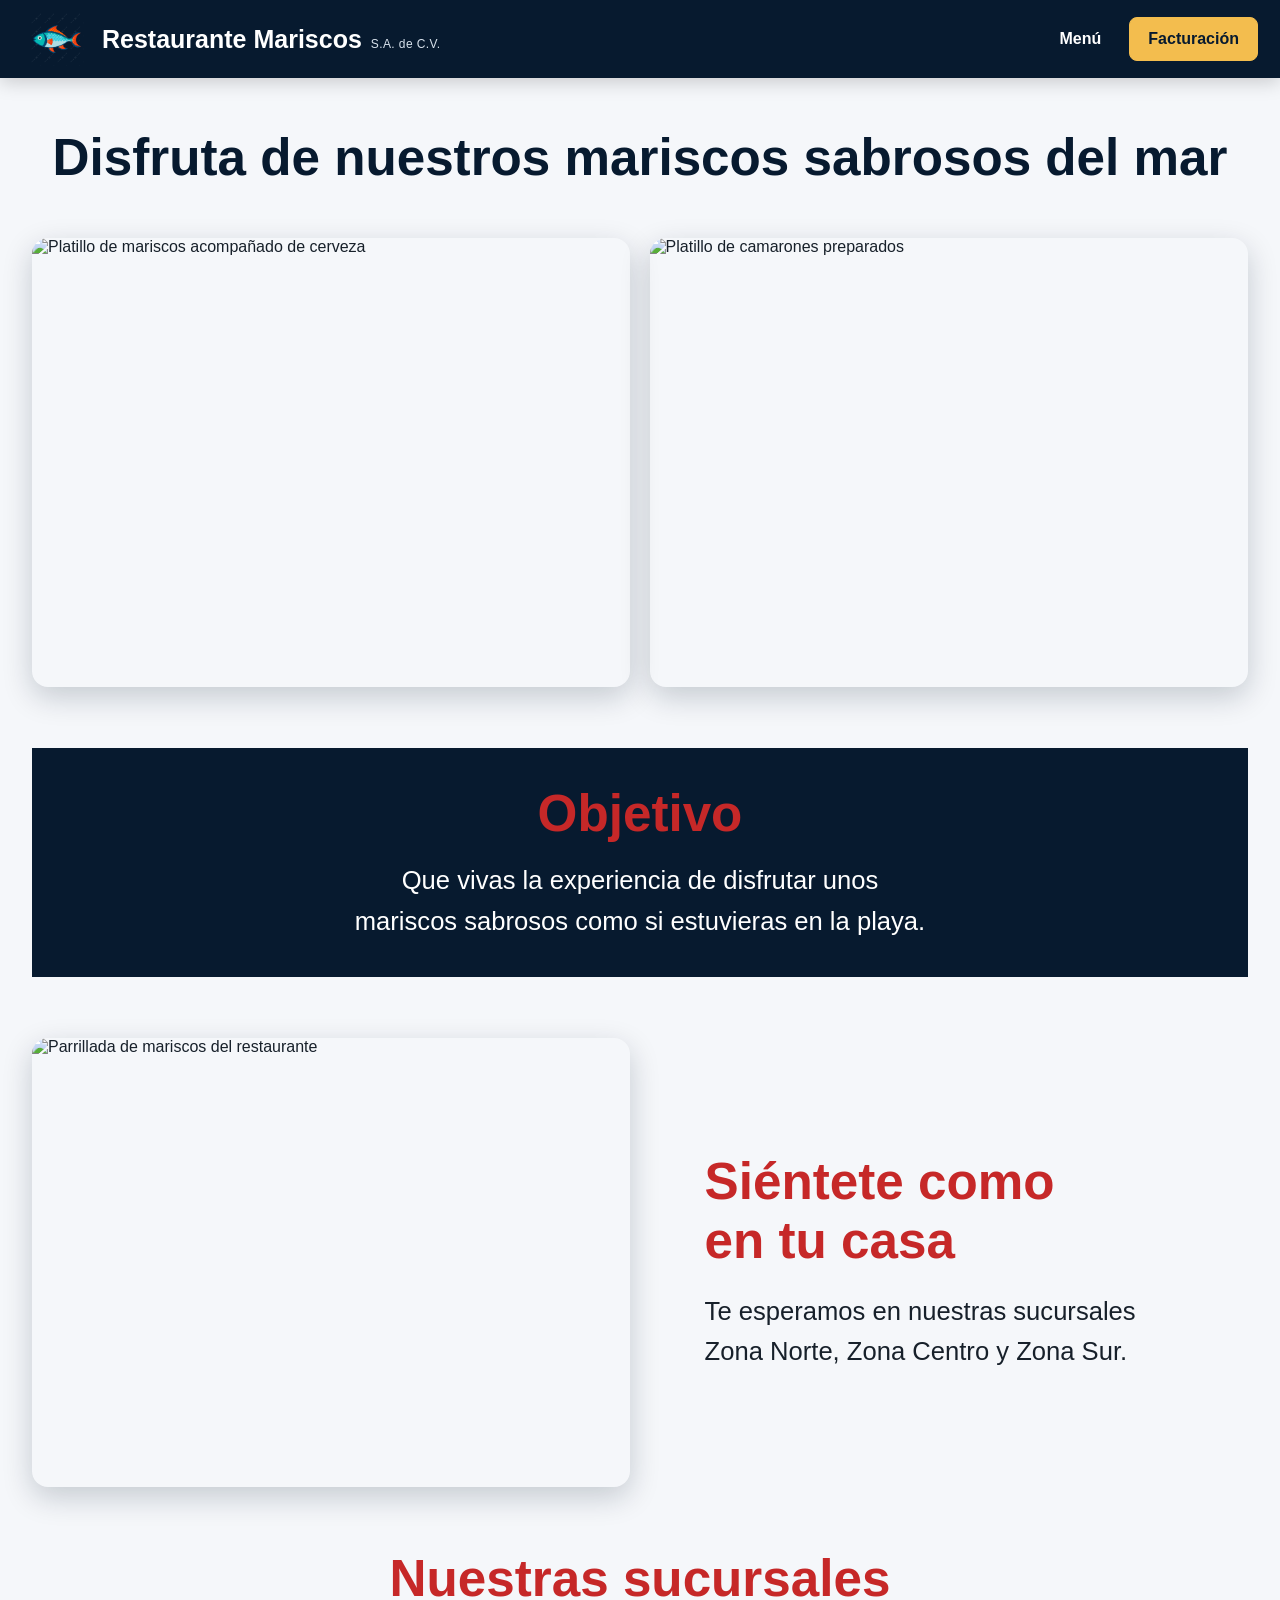
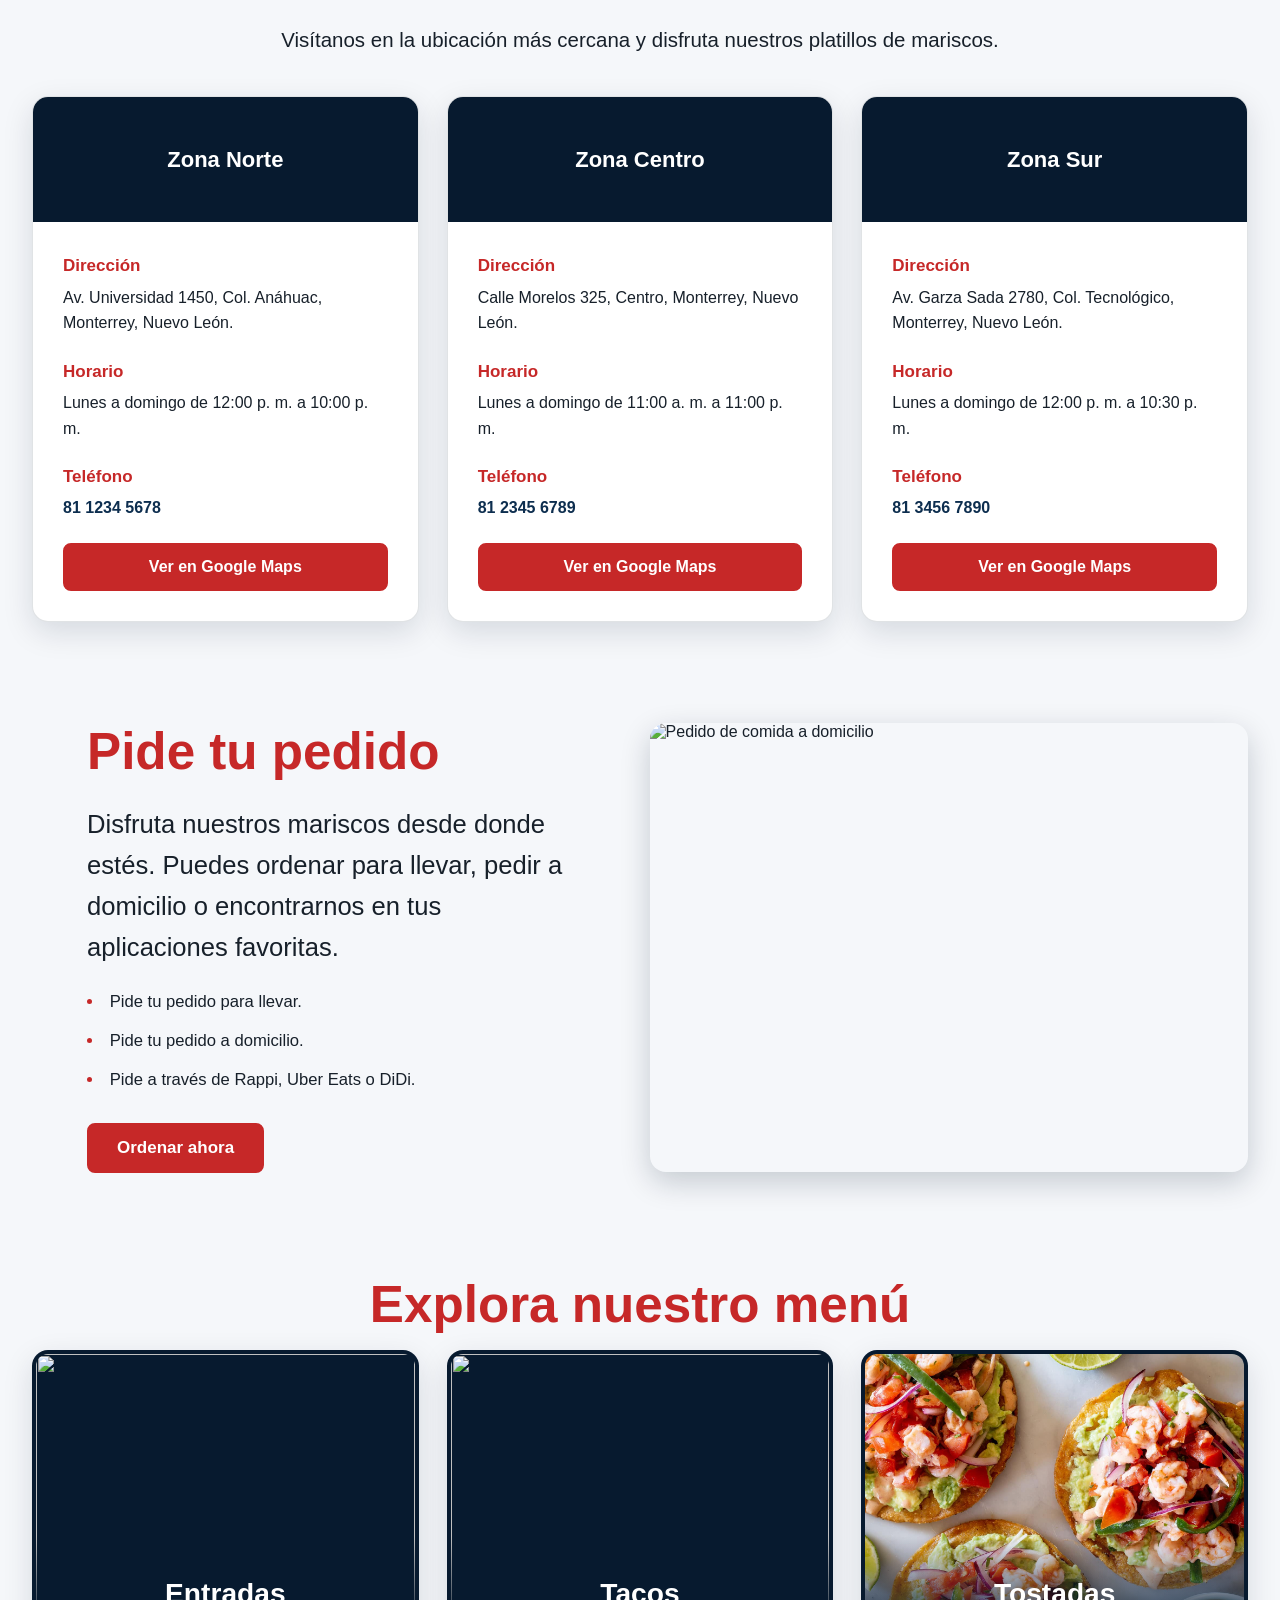
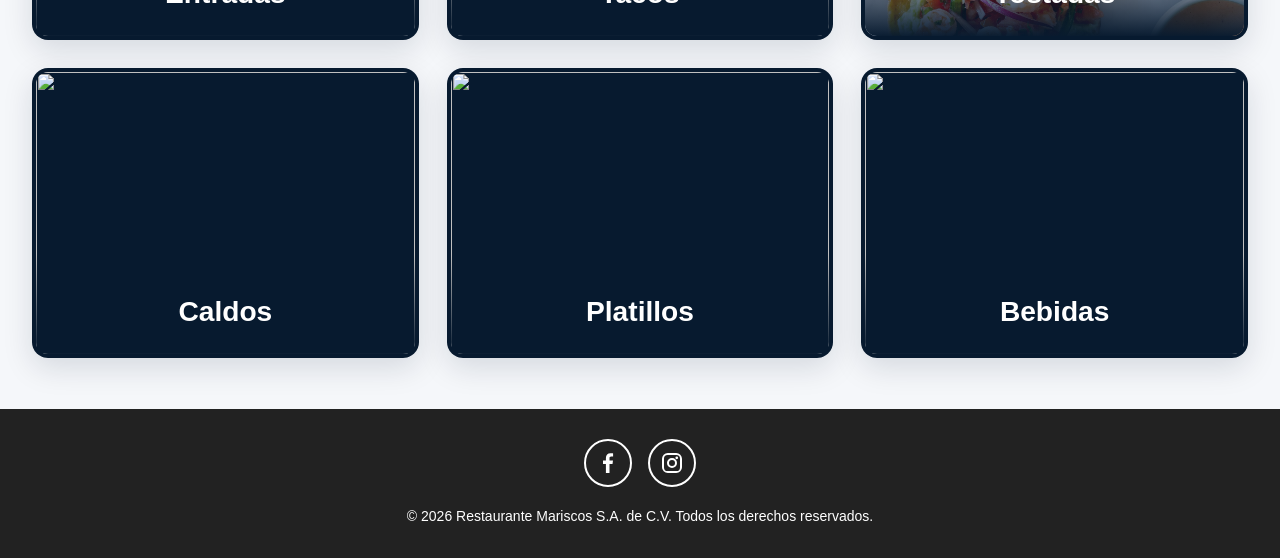
==== index.html @ b081c5c0 "restaurante mariscos" ====
<!DOCTYPE html>
<html lang="es">

<head>
    <meta charset="UTF-8">

    <meta
        name="viewport"
        content="width=device-width, initial-scale=1.0"
    >

    <title>Restaurante Mariscos S.A. de C.V.</title>

    <!-- Logo mostrado en la pestaña del navegador -->
    <link
        rel="icon"
        type="image/png"
        href="img/logoMariscos.png"
    >

    <!-- Logo para dispositivos Apple -->
    <link
        rel="apple-touch-icon"
        href="img/logoMariscos.png"
    >

    <!-- Archivo de estilos -->
    <link
        rel="stylesheet"
        href="styles.css"
    >

    <script
    src="nav.js"
    defer
></script>

</head>

<body>

    <!-- =========================================
     ENCABEZADO Y NAVEGACIÓN
     ========================================= -->
<header class="header">

    <nav
        class="navbar"
        aria-label="Navegación principal"
    >

        <!-- Logo y nombre completo del restaurante -->
        <a
            href="index.html"
            class="nav-brand"
            aria-label="Ir a la página principal"
        >

            <img
                src="img/logoMariscos.png"
                alt="Logo de Restaurante Mariscos"
                class="nav-brand-logo"
            >

            <span class="nav-brand-text">

                <span class="nav-brand-name">
                    Restaurante Mariscos
                </span>

                <span class="nav-brand-company">
                    S.A. de C.V.
                </span>

            </span>

        </a>

        <!-- Botón de navegación para dispositivos móviles -->
        <button
            type="button"
            class="nav-toggle"
            aria-expanded="false"
            aria-controls="nav-links-principal"
            aria-label="Abrir menú de navegación"
        >

            <span
                class="nav-toggle-line"
                aria-hidden="true"
            ></span>

            <span
                class="nav-toggle-line"
                aria-hidden="true"
            ></span>

            <span
                class="nav-toggle-line"
                aria-hidden="true"
            ></span>

        </button>

        <!-- Opciones de navegación -->
        <ul
            class="nav-links"
            id="nav-links-principal"
        >

            <li>
                <a
                    href="menu.html"
                    class="nav-link"
                >
                    Menú
                </a>
            </li>

            <li>
                <a
                    href="facturacion.html"
                    class="nav-link nav-link-highlighted"
                >
                    Facturación
                </a>
            </li>

        </ul>

    </nav>

</header>

    <!-- =========================================
         CONTENIDO PRINCIPAL
         ========================================= -->
    <main
        class="contenido-principal"
        id="menu"
    >

        <!-- =========================================
             TÍTULO PRINCIPAL
             ========================================= -->
        <h1 class="titulo-principal">
            Disfruta de nuestros mariscos sabrosos del mar
        </h1>

        <!-- =========================================
             GALERÍA DE PLATILLOS
             ========================================= -->
        <section
            class="galeria-mariscos"
            aria-label="Galería de platillos de mariscos"
        >

            <img
                src="https://images.unsplash.com/photo-1723437496817-01322948c104?q=85&w=1600&auto=format&fit=crop"
                alt="Platillo de mariscos acompañado de cerveza"
                class="imagen-platillo"
                loading="lazy"
            >

            <img
                src="https://images.unsplash.com/photo-1735357744836-17ed06db25d9?q=85&w=1600&auto=format&fit=crop"
                alt="Platillo de camarones preparados"
                class="imagen-platillo"
                loading="lazy"
            >

        </section>

        <!-- =========================================
             SECCIÓN OBJETIVO
             ========================================= -->
        <section class="h2Section">

            <h2>
                Objetivo
            </h2>

            <p>
                Que vivas la experiencia de disfrutar unos mariscos sabrosos
                como si estuvieras en la playa.
            </p>

        </section>

        <!-- =========================================
             SECCIÓN INTRODUCCIÓN A SUCURSALES
             ========================================= -->
        <section class="h3Section">

            <img
                src="https://langostafeliz.com/wp-content/uploads/2019/10/parrillada-restaurante-de-mariscos-puerto-vallarta.jpg"
                alt="Parrillada de mariscos del restaurante"
                class="h3Section-image"
                loading="lazy"
            >

            <div class="h3Section-content">

                <h3>
                    Siéntete como en tu casa
                </h3>

                <p>
                    Te esperamos en nuestras sucursales Zona Norte,
                    Zona Centro y Zona Sur.
                </p>

            </div>

        </section>

        <!-- =========================================
             TARJETAS DE SUCURSALES
             ========================================= -->
        <section
            class="sucursales-section"
            aria-labelledby="titulo-sucursales"
        >

            <!-- Encabezado de la sección -->
            <div class="sucursales-encabezado">

                <h2 id="titulo-sucursales">
                    Nuestras sucursales
                </h2>

                <p>
                    Visítanos en la ubicación más cercana y disfruta nuestros
                    platillos de mariscos.
                </p>

            </div>

            <!-- Contenedor de las tres tarjetas -->
            <div class="sucursales-grid">

                <!-- =========================================
                     SUCURSAL ZONA NORTE
                     ========================================= -->
                <article class="sucursal-card">

                    <div class="sucursal-card-header">

                        <h3>
                            Zona Norte
                        </h3>

                    </div>

                    <div class="sucursal-card-body">

                        <p>
                            <strong>
                                Dirección
                            </strong>

                            Av. Universidad 1450, Col. Anáhuac,
                            Monterrey, Nuevo León.
                        </p>

                        <p>
                            <strong>
                                Horario
                            </strong>

                            Lunes a domingo de 12:00 p. m.
                            a 10:00 p. m.
                        </p>

                        <p>
                            <strong>
                                Teléfono
                            </strong>

                            <a
                                href="tel:+528112345678"
                                class="telefono-link"
                            >
                                81 1234 5678
                            </a>
                        </p>

                        <a
                            href="https://www.google.com/maps/search/?api=1&query=Av.+Universidad+1450,+Col.+Anáhuac,+Monterrey,+Nuevo+León"
                            target="_blank"
                            rel="noopener noreferrer"
                            class="maps-button"
                            aria-label="Ver la sucursal Zona Norte en Google Maps"
                        >
                            Ver en Google Maps
                        </a>

                    </div>

                </article>

                <!-- =========================================
                     SUCURSAL ZONA CENTRO
                     ========================================= -->
                <article class="sucursal-card">

                    <div class="sucursal-card-header">

                        <h3>
                            Zona Centro
                        </h3>

                    </div>

                    <div class="sucursal-card-body">

                        <p>
                            <strong>
                                Dirección
                            </strong>

                            Calle Morelos 325, Centro,
                            Monterrey, Nuevo León.
                        </p>

                        <p>
                            <strong>
                                Horario
                            </strong>

                            Lunes a domingo de 11:00 a. m.
                            a 11:00 p. m.
                        </p>

                        <p>
                            <strong>
                                Teléfono
                            </strong>

                            <a
                                href="tel:+528123456789"
                                class="telefono-link"
                            >
                                81 2345 6789
                            </a>
                        </p>

                        <a
                            href="https://www.google.com/maps/search/?api=1&query=Calle+Morelos+325,+Centro,+Monterrey,+Nuevo+León"
                            target="_blank"
                            rel="noopener noreferrer"
                            class="maps-button"
                            aria-label="Ver la sucursal Zona Centro en Google Maps"
                        >
                            Ver en Google Maps
                        </a>

                    </div>

                </article>

                <!-- =========================================
                     SUCURSAL ZONA SUR
                     ========================================= -->
                <article class="sucursal-card">

                    <div class="sucursal-card-header">

                        <h3>
                            Zona Sur
                        </h3>

                    </div>

                    <div class="sucursal-card-body">

                        <p>
                            <strong>
                                Dirección
                            </strong>

                            Av. Garza Sada 2780, Col. Tecnológico,
                            Monterrey, Nuevo León.
                        </p>

                        <p>
                            <strong>
                                Horario
                            </strong>

                            Lunes a domingo de 12:00 p. m.
                            a 10:30 p. m.
                        </p>

                        <p>
                            <strong>
                                Teléfono
                            </strong>

                            <a
                                href="tel:+528134567890"
                                class="telefono-link"
                            >
                                81 3456 7890
                            </a>
                        </p>

                        <a
                            href="https://www.google.com/maps/search/?api=1&query=Av.+Garza+Sada+2780,+Col.+Tecnológico,+Monterrey,+Nuevo+León"
                            target="_blank"
                            rel="noopener noreferrer"
                            class="maps-button"
                            aria-label="Ver la sucursal Zona Sur en Google Maps"
                        >
                            Ver en Google Maps
                        </a>

                    </div>

                </article>

            </div>

        </section>

        <!-- =========================================
             SECCIÓN PEDIDOS
             ========================================= -->
        <section class="h4Section">

            <div class="h4Section-content">

                <h4>
                    Pide tu pedido
                </h4>

                <p>
                    Disfruta nuestros mariscos desde donde estés.
                    Puedes ordenar para llevar, pedir a domicilio o
                    encontrarnos en tus aplicaciones favoritas.
                </p>

                <ul class="pedidos-lista">

                    <li>
                        Pide tu pedido para llevar.
                    </li>

                    <li>
                        Pide tu pedido a domicilio.
                    </li>

                    <li>
                        Pide a través de Rappi, Uber Eats o DiDi.
                    </li>

                </ul>

                <a
                    href="tel:+528112345678"
                    class="pedido-principal-button"
                >
                    Ordenar ahora
                </a>

            </div>

            <img
                src="https://images.unsplash.com/photo-1526367790999-0150786686a2?q=85&w=1600&auto=format&fit=crop"
                alt="Pedido de comida a domicilio"
                class="h4Section-image"
                loading="lazy"
            >

        </section>


        <!-- =========================================
     CATEGORÍAS DEL MENÚ
     ========================================= -->
<!-- =========================================
     CATEGORÍAS DEL MENÚ
     ========================================= -->
<section
    class="menu-categorias-section"
    id="categorias-menu"
    aria-labelledby="titulo-categorias-menu"
>

    <h2
        class="menu-categorias-titulo"
        id="titulo-categorias-menu"
    >
        Explora nuestro menú
    </h2>

    <div class="menu-categorias-grid">

        <!-- Entradas -->
        <a
            href="menu.html?categoria=entradas"
            class="menu-categoria-card"
            aria-label="Ver las entradas del menú"
        >

            <img
                src="https://images.unsplash.com/photo-1625943553852-781c6dd46faa?q=80&w=1045&auto=format&fit=crop"
                alt=""
                class="menu-categoria-imagen"
                loading="lazy"
            >

            <span class="menu-categoria-nombre">
                Entradas
            </span>

        </a>

        <!-- Tacos -->
        <a
            href="menu.html?categoria=tacos"
            class="menu-categoria-card"
            aria-label="Ver los tacos del menú"
        >

            <img
                src="https://images.unsplash.com/photo-1624300629298-e9de39c13be5?q=80&w=1000&auto=format&fit=crop"
                alt=""
                class="menu-categoria-imagen"
                loading="lazy"
            >

            <span class="menu-categoria-nombre">
                Tacos
            </span>

        </a>

        <!-- Tostadas -->
        <a
            href="menu.html?categoria=tostadas"
            class="menu-categoria-card"
            aria-label="Ver las tostadas del menú"
        >

            <img
                src="img/tostadasCamaron.jpg"
                alt=""
                class="menu-categoria-imagen"
                loading="lazy"
            >

            <span class="menu-categoria-nombre">
                Tostadas
            </span>

        </a>

        <!-- Caldos -->
        <a
            href="menu.html?categoria=caldos"
            class="menu-categoria-card"
            aria-label="Ver los caldos del menú"
        >

            <img
                src="https://images.unsplash.com/photo-1726514731660-08f11ef1fdc1?q=80&w=1200&auto=format&fit=crop"
                alt=""
                class="menu-categoria-imagen"
                loading="lazy"
            >

            <span class="menu-categoria-nombre">
                Caldos
            </span>

        </a>

        <!-- Platillos -->
        <a
            href="menu.html?categoria=platillos"
            class="menu-categoria-card"
            aria-label="Ver los platillos principales del menú"
        >

            <img
                src="https://images.unsplash.com/photo-1735357744836-17ed06db25d9?q=85&w=1200&auto=format&fit=crop"
                alt=""
                class="menu-categoria-imagen"
                loading="lazy"
            >

            <span class="menu-categoria-nombre">
                Platillos
            </span>

        </a>

        <!-- Bebidas -->
        <a
            href="menu.html?categoria=bebidas"
            class="menu-categoria-card"
            aria-label="Ver las bebidas del menú"
        >

            <img
                src="https://images.unsplash.com/photo-1544145945-f90425340c7e?q=85&w=1200&auto=format&fit=crop"
                alt=""
                class="menu-categoria-imagen"
                loading="lazy"
            >

            <span class="menu-categoria-nombre">
                Bebidas
            </span>

        </a>

    </div>

</section>

    </main>

    <!-- =========================================
         PIE DE PÁGINA
         ========================================= -->
    <footer class="footer">

        <div
            class="social-icons"
            aria-label="Redes sociales"
        >

            <!-- Facebook -->
            <a
                href="https://www.facebook.com/"
                target="_blank"
                rel="noopener noreferrer"
                aria-label="Visitar Facebook"
                class="social-link"
            >

                <svg
                    viewBox="0 0 24 24"
                    aria-hidden="true"
                    class="social-icon"
                >
                    <path
                        d="M13.5 22v-9h3l.5-3.5h-3.5V7.25c0-1.02.28-1.72 1.75-1.72H17.1V2.4c-.32-.04-1.42-.14-2.7-.14-2.67 0-4.5 1.63-4.5 4.62V9.5H7V13h2.9v9h3.6Z"
                    />
                </svg>

            </a>

            <!-- Instagram -->
            <a
                href="https://www.instagram.com/"
                target="_blank"
                rel="noopener noreferrer"
                aria-label="Visitar Instagram"
                class="social-link"
            >

                <svg
                    viewBox="0 0 24 24"
                    aria-hidden="true"
                    class="social-icon"
                >
                    <path
                        d="M7.8 2h8.4A5.8 5.8 0 0 1 22 7.8v8.4a5.8 5.8 0 0 1-5.8 5.8H7.8A5.8 5.8 0 0 1 2 16.2V7.8A5.8 5.8 0 0 1 7.8 2Zm-.2 2A3.6 3.6 0 0 0 4 7.6v8.8A3.6 3.6 0 0 0 7.6 20h8.8a3.6 3.6 0 0 0 3.6-3.6V7.6A3.6 3.6 0 0 0 16.4 4H7.6Zm9.15 1.5a1.35 1.35 0 1 1 0 2.7 1.35 1.35 0 0 1 0-2.7ZM12 7a5 5 0 1 1 0 10 5 5 0 0 1 0-10Zm0 2a3 3 0 1 0 0 6 3 3 0 0 0 0-6Z"
                    />
                </svg>

            </a>

        </div>

        <p class="footer-text">
            © 2026 Restaurante Mariscos S.A. de C.V.
            Todos los derechos reservados.
        </p>

    </footer>

</body>

</html>
---- styles.css ----
/* =========================================
   VARIABLES DE COLORES
   ========================================= */

:root {
    --azul-principal: #071a2f;
    --azul-secundario: #0d2e4f;

    --rojo-titulos: #c62828;
    --rojo-boton: #c62828;
    --rojo-boton-hover: #a91f1f;

    --dorado: #f3bd4e;
    --dorado-hover: #ffd273;

    --blanco: #ffffff;
    --gris-claro: #d8e2ec;

    --fondo-pagina: #f5f7fa;
    --texto-principal: #17202a;

    --verde-whatsapp: #128c4a;
    --verde-whatsapp-hover: #0d753c;

    --sombra-navbar:
        0 4px 18px rgba(0, 0, 0, 0.18);

    --sombra-imagen:
        0 10px 30px rgba(7, 26, 47, 0.2);

    --sombra-imagen-hover:
        0 16px 38px rgba(7, 26, 47, 0.3);

    --sombra-tarjeta:
        0 10px 30px rgba(7, 26, 47, 0.13);

    --sombra-tarjeta-hover:
        0 18px 40px rgba(7, 26, 47, 0.22);
}


/* =========================================
   CONFIGURACIÓN GENERAL
   ========================================= */

* {
    margin: 0;
    padding: 0;

    box-sizing: border-box;
}

html {
    scroll-behavior: smooth;
}

body {
    min-height: 100vh;

    overflow-x: hidden;

    background-color: var(--fondo-pagina);
    color: var(--texto-principal);

    font-family:
        "Segoe UI",
        Arial,
        Helvetica,
        sans-serif;
}

img {
    max-width: 100%;
}

button,
input,
textarea,
select {
    font: inherit;
}


/* =========================================
   ENCABEZADO
   ========================================= */

.header {
    position: sticky;
    top: 0;
    z-index: 1000;

    width: 100%;

    background-color: var(--azul-principal);

    box-shadow: var(--sombra-navbar);
}


/* =========================================
   NAVEGACIÓN
   ========================================= */

.navbar {
    position: relative;

    width: 100%;
    min-height: 78px;

    padding: 10px 22px;

    display: flex;
    justify-content: space-between;
    align-items: center;

    gap: 30px;
}


/* =========================================
   LOGO Y NOMBRE DEL RESTAURANTE
   ========================================= */

.nav-brand {
    min-width: 0;

    display: flex;
    align-items: center;

    gap: 10px;

    color: var(--blanco);

    text-decoration: none;

    transition:
        opacity 0.25s ease,
        transform 0.25s ease;
}

.nav-brand-logo {
    width: 70px;
    height: 54px;

    flex-shrink: 0;

    display: block;

    object-fit: contain;
    object-position: center;

    transition: transform 0.25s ease;
}

.nav-brand-text {
    min-width: 0;

    display: flex;
    align-items: baseline;

    gap: 9px;

    white-space: nowrap;
}

.nav-brand-name {
    color: var(--blanco);

    font-size: clamp(19px, 2vw, 25px);
    font-weight: 700;
    line-height: 1.2;
}

.nav-brand-company {
    color: var(--gris-claro);

    font-size: 12px;
    font-weight: 500;
    line-height: 1.2;
    letter-spacing: 0.4px;
}

.nav-brand:hover {
    opacity: 0.92;

    transform: translateY(-1px);
}

.nav-brand:hover .nav-brand-logo {
    transform: scale(1.05);
}

.nav-brand:focus-visible {
    outline: 3px solid var(--dorado);
    outline-offset: 5px;

    border-radius: 8px;
}


/* =========================================
   OPCIONES DE NAVEGACIÓN
   ========================================= */

.nav-links {
    margin-left: auto;

    display: flex;
    align-items: center;

    gap: 10px;

    list-style: none;
}

.nav-link {
    min-height: 44px;

    padding: 11px 18px;

    display: flex;
    justify-content: center;
    align-items: center;

    border-radius: 8px;

    color: var(--blanco);

    font-size: 16px;
    font-weight: 600;

    text-decoration: none;
    white-space: nowrap;

    transition:
        color 0.25s ease,
        background-color 0.25s ease,
        border-color 0.25s ease,
        transform 0.25s ease;
}

.nav-link:hover {
    color: var(--dorado);

    background-color: var(--azul-secundario);

    transform: translateY(-1px);
}

.nav-link:focus-visible {
    outline: 3px solid var(--dorado);
    outline-offset: 3px;
}

.nav-link-highlighted {
    border: 1px solid var(--dorado);

    color: var(--azul-principal);
    background-color: var(--dorado);
}

.nav-link-highlighted:hover {
    border-color: var(--dorado-hover);

    color: var(--azul-principal);
    background-color: var(--dorado-hover);
}


/* =========================================
   BOTÓN DE NAVEGACIÓN MÓVIL
   ========================================= */

.nav-toggle {
    width: 46px;
    height: 46px;

    flex-shrink: 0;

    display: none;
    flex-direction: column;
    justify-content: center;
    align-items: center;

    gap: 5px;

    border:
        1px solid
        rgba(255, 255, 255, 0.45);

    border-radius: 8px;

    color: var(--blanco);
    background-color: transparent;

    cursor: pointer;

    transition:
        color 0.25s ease,
        border-color 0.25s ease,
        background-color 0.25s ease;
}

.nav-toggle:hover {
    color: var(--dorado);
    border-color: var(--dorado);

    background-color: var(--azul-secundario);
}

.nav-toggle:focus-visible {
    outline: 3px solid var(--dorado);
    outline-offset: 3px;
}

.nav-toggle-line {
    width: 23px;
    height: 2px;

    display: block;

    border-radius: 10px;

    background-color: currentColor;

    transition:
        opacity 0.25s ease,
        transform 0.25s ease;
}

.nav-toggle-activo .nav-toggle-line:nth-child(1) {
    transform:
        translateY(7px)
        rotate(45deg);
}

.nav-toggle-activo .nav-toggle-line:nth-child(2) {
    opacity: 0;
}

.nav-toggle-activo .nav-toggle-line:nth-child(3) {
    transform:
        translateY(-7px)
        rotate(-45deg);
}


/* =========================================
   CONTENIDO PRINCIPAL
   ========================================= */

.contenido-principal {
    width: 100%;
    min-height: calc(100vh - 78px);

    padding:
        clamp(35px, 4vw, 65px)
        clamp(18px, 2.5vw, 40px);

    display: flex;
    flex-direction: column;
    justify-content: center;
    align-items: center;

    gap: clamp(35px, 4vw, 65px);

    scroll-margin-top: 90px;
}


/* =========================================
   TÍTULO PRINCIPAL
   ========================================= */

.titulo-principal {
    width: 100%;
    max-width: 1400px;

    color: var(--azul-principal);

    font-size: clamp(36px, 4vw, 60px);
    font-weight: 800;
    line-height: 1.12;

    text-align: center;
    text-wrap: balance;
}


/* =========================================
   GALERÍA DE MARISCOS
   ========================================= */

.galeria-mariscos {
    width: 100%;
    max-width: 1800px;

    margin: 0 auto;

    display: grid;

    grid-template-columns:
        repeat(2, minmax(0, 1fr));

    justify-content: center;
    align-items: center;

    gap: clamp(18px, 1.5vw, 28px);
}

.imagen-platillo {
    width: 100%;

    aspect-ratio: 4 / 3;

    display: block;

    object-fit: cover;
    object-position: center;

    border-radius: 16px;

    box-shadow: var(--sombra-imagen);

    transition:
        transform 0.3s ease,
        box-shadow 0.3s ease;
}

.imagen-platillo:hover {
    transform:
        translateY(-6px)
        scale(1.01);

    box-shadow: var(--sombra-imagen-hover);
}


/* =========================================
   SECCIÓN OBJETIVO
   ========================================= */

.h2Section {
    width: 100%;
    max-width: 2000px;

    margin: 10px auto 0;
    padding: 35px 25px;

    text-align: center;

    background-color: var(--azul-principal);
}

.h2Section h2 {
    margin-bottom: 16px;

    color: var(--rojo-titulos);

    font-size: clamp(34px, 4vw, 52px);
    font-weight: 800;
    line-height: 1.2;
}

.h2Section p {
    max-width: 900px;

    margin: 0 auto;

    color: var(--blanco);

    font-size: clamp(20px, 2vw, 28px);
    font-weight: 500;
    line-height: 1.6;

    text-wrap: balance;
}


/* =========================================
   SECCIÓN INTRODUCCIÓN A SUCURSALES
   ========================================= */

.h3Section {
    width: 100%;
    max-width: 1800px;

    margin: 10px auto 0;

    display: grid;

    grid-template-columns:
        repeat(2, minmax(0, 1fr));

    align-items: center;

    gap: clamp(18px, 1.5vw, 28px);
}

.h3Section-image {
    width: 100%;

    aspect-ratio: 4 / 3;

    display: block;

    object-fit: cover;
    object-position: center;

    border-radius: 16px;

    box-shadow: var(--sombra-imagen);

    transition:
        transform 0.3s ease,
        box-shadow 0.3s ease;
}

.h3Section-image:hover {
    transform:
        translateY(-6px)
        scale(1.01);

    box-shadow: var(--sombra-imagen-hover);
}

.h3Section-content {
    width: 100%;

    padding: 40px 55px;

    display: flex;
    flex-direction: column;
    justify-content: center;
    align-items: flex-start;

    gap: 20px;
}

.h3Section h3 {
    color: var(--rojo-titulos);

    font-size: clamp(34px, 4vw, 54px);
    font-weight: 800;
    line-height: 1.15;

    text-wrap: balance;
}

.h3Section p {
    max-width: 650px;

    color: var(--texto-principal);

    font-size: clamp(20px, 2vw, 28px);
    font-weight: 500;
    line-height: 1.6;
}


/* =========================================
   SECCIÓN DE SUCURSALES
   ========================================= */

.sucursales-section {
    width: 100%;
    max-width: 1800px;

    margin: 10px auto 0;
}

.sucursales-encabezado {
    width: 100%;
    max-width: 1000px;

    margin: 0 auto 40px;

    text-align: center;
}

.sucursales-encabezado h2 {
    margin-bottom: 14px;

    color: var(--rojo-titulos);

    font-size: clamp(34px, 4vw, 52px);
    font-weight: 800;
    line-height: 1.2;
}

.sucursales-encabezado p {
    color: var(--texto-principal);

    font-size: clamp(18px, 1.6vw, 24px);
    font-weight: 500;
    line-height: 1.6;
}

.sucursales-grid {
    width: 100%;

    display: grid;

    grid-template-columns:
        repeat(3, minmax(0, 1fr));

    align-items: stretch;

    gap: 28px;
}

.sucursal-card {
    min-height: 430px;

    display: flex;
    flex-direction: column;

    overflow: hidden;

    border: 1px solid rgba(7, 26, 47, 0.12);
    border-radius: 16px;

    background-color: var(--blanco);

    box-shadow: var(--sombra-tarjeta);

    transition:
        transform 0.3s ease,
        box-shadow 0.3s ease;
}

.sucursal-card:hover {
    transform: translateY(-7px);

    box-shadow: var(--sombra-tarjeta-hover);
}

.sucursal-card-header {
    min-height: 125px;

    padding: 26px;

    display: flex;
    justify-content: center;
    align-items: center;

    background-color: var(--azul-principal);
}

.sucursal-card-header h3 {
    width: 100%;

    color: var(--blanco);

    font-size: clamp(22px, 1.7vw, 30px);
    font-weight: 750;
    line-height: 1.2;

    text-align: center;
}

.sucursal-card-body {
    flex: 1;

    padding: 30px;

    display: flex;
    flex-direction: column;

    gap: 22px;
}

.sucursal-card-body p {
    color: var(--texto-principal);

    font-size: 16px;
    font-weight: 400;
    line-height: 1.6;
}

.sucursal-card-body strong {
    display: block;

    margin-bottom: 5px;

    color: var(--rojo-titulos);

    font-size: 17px;
    font-weight: 750;
}

.telefono-link {
    color: var(--azul-secundario);

    font-weight: 700;

    text-decoration: none;

    transition: color 0.25s ease;
}

.telefono-link:hover {
    color: var(--rojo-titulos);

    text-decoration: underline;
}

.telefono-link:focus-visible {
    outline: 3px solid var(--dorado);
    outline-offset: 3px;

    border-radius: 3px;
}

.maps-button {
    min-height: 48px;

    margin-top: auto;
    padding: 12px 20px;

    display: flex;
    justify-content: center;
    align-items: center;

    border: 2px solid var(--rojo-boton);
    border-radius: 8px;

    color: var(--blanco);
    background-color: var(--rojo-boton);

    font-size: 16px;
    font-weight: 700;

    text-align: center;
    text-decoration: none;

    transition:
        background-color 0.25s ease,
        border-color 0.25s ease,
        transform 0.25s ease,
        box-shadow 0.25s ease;
}

.maps-button:hover {
    border-color: var(--rojo-boton-hover);
    background-color: var(--rojo-boton-hover);

    transform: translateY(-2px);

    box-shadow:
        0 8px 18px rgba(198, 40, 40, 0.25);
}

.maps-button:focus-visible {
    outline: 3px solid var(--dorado);
    outline-offset: 4px;
}


/* =========================================
   SECCIÓN PIDE TU PEDIDO
   ========================================= */

.h4Section {
    width: 100%;
    max-width: 1800px;

    margin: 10px auto 0;

    display: grid;

    grid-template-columns:
        repeat(2, minmax(0, 1fr));

    align-items: center;

    gap: clamp(18px, 1.5vw, 28px);
}

.h4Section-content {
    width: 100%;

    padding: 40px 55px;

    display: flex;
    flex-direction: column;
    justify-content: center;
    align-items: flex-start;

    gap: 22px;
}

.h4Section h4 {
    color: var(--rojo-titulos);

    font-size: clamp(34px, 4vw, 54px);
    font-weight: 800;
    line-height: 1.15;

    text-wrap: balance;
}

.h4Section p {
    max-width: 700px;

    color: var(--texto-principal);

    font-size: clamp(20px, 2vw, 28px);
    font-weight: 500;
    line-height: 1.6;
}

.pedidos-lista {
    display: flex;
    flex-direction: column;

    gap: 14px;

    list-style-position: inside;
}

.pedidos-lista li {
    color: var(--texto-principal);

    font-size: clamp(16px, 1.3vw, 20px);
    font-weight: 500;
    line-height: 1.5;
}

.pedidos-lista li::marker {
    color: var(--rojo-titulos);
}

.pedido-principal-button {
    min-height: 50px;

    margin-top: 8px;
    padding: 13px 28px;

    display: inline-flex;
    justify-content: center;
    align-items: center;

    border: 2px solid var(--rojo-boton);
    border-radius: 8px;

    color: var(--blanco);
    background-color: var(--rojo-boton);

    font-size: 17px;
    font-weight: 700;

    text-decoration: none;

    transition:
        background-color 0.25s ease,
        border-color 0.25s ease,
        transform 0.25s ease,
        box-shadow 0.25s ease;
}

.pedido-principal-button:hover {
    border-color: var(--rojo-boton-hover);
    background-color: var(--rojo-boton-hover);

    transform: translateY(-2px);

    box-shadow:
        0 8px 18px rgba(198, 40, 40, 0.25);
}

.pedido-principal-button:focus-visible {
    outline: 3px solid var(--dorado);
    outline-offset: 4px;
}

.h4Section-image {
    width: 100%;

    aspect-ratio: 4 / 3;

    display: block;

    object-fit: cover;
    object-position: center;

    border-radius: 16px;

    box-shadow: var(--sombra-imagen);

    transition:
        transform 0.3s ease,
        box-shadow 0.3s ease;
}

.h4Section-image:hover {
    transform:
        translateY(-6px)
        scale(1.01);

    box-shadow: var(--sombra-imagen-hover);
}


/* =========================================
   PÁGINA DEL MENÚ
   ========================================= */

.menu-page {
    justify-content: flex-start;
}


/* =========================================
   CATEGORÍAS DEL MENÚ
   ========================================= */

.menu-categorias-section {
    width: 100%;
    max-width: 1800px;

    margin: 10px auto 0;

    scroll-margin-top: 110px;
}

.menu-categorias-titulo {
    width: 100%;
    max-width: 1100px;

    margin: 0 auto 15px;

    color: var(--rojo-titulos);

    font-size: clamp(34px, 4vw, 54px);
    font-weight: 800;
    line-height: 1.2;

    text-align: center;
    text-wrap: balance;
}

.menu-categorias-instruccion {
    max-width: 850px;

    margin: 0 auto 40px;

    color: var(--texto-principal);

    font-size: clamp(18px, 1.6vw, 23px);
    font-weight: 500;
    line-height: 1.6;

    text-align: center;
}

.menu-categorias-grid {
    width: 100%;

    display: grid;

    grid-template-columns:
        repeat(3, minmax(0, 1fr));

    gap: 28px;
}

.menu-categoria-card {
    position: relative;

    width: 100%;

    aspect-ratio: 4 / 3;

    display: block;

    overflow: hidden;

    border: 4px solid transparent;
    border-radius: 16px;

    appearance: none;

    color: inherit;
    background-color: var(--azul-principal);

    font-family: inherit;
    text-align: inherit;
    text-decoration: none;

    box-shadow: var(--sombra-tarjeta);

    cursor: pointer;

    transition:
        border-color 0.3s ease,
        transform 0.3s ease,
        box-shadow 0.3s ease;
}

.menu-categoria-card:hover {
    transform: translateY(-7px);

    box-shadow: var(--sombra-tarjeta-hover);
}

.menu-categoria-card:focus-visible {
    outline: 4px solid var(--dorado);
    outline-offset: 5px;
}

.menu-categoria-card-activa {
    border-color: var(--rojo-boton);

    transform: translateY(-7px);

    box-shadow:
        0 18px 40px rgba(198, 40, 40, 0.25);
}

.menu-categoria-imagen {
    width: 100%;
    height: 100%;

    display: block;

    object-fit: cover;
    object-position: center;

    transition:
        transform 0.4s ease,
        filter 0.4s ease;
}

.menu-categoria-card:hover .menu-categoria-imagen,
.menu-categoria-card-activa .menu-categoria-imagen {
    transform: scale(1.06);

    filter: brightness(0.8);
}

.menu-categoria-nombre {
    position: absolute;
    right: 0;
    bottom: 0;
    left: 0;

    min-height: 100px;

    padding: 25px;

    display: flex;
    justify-content: center;
    align-items: flex-end;

    color: var(--blanco);

    background:
        linear-gradient(
            to top,
            rgba(7, 26, 47, 0.98),
            rgba(7, 26, 47, 0)
        );

    font-size: clamp(25px, 2.2vw, 36px);
    font-weight: 800;
    line-height: 1.2;

    text-align: center;
}


/* =========================================
   RESULTADOS DE LA CATEGORÍA
   ========================================= */

.menu-resultados-section {
    width: 100%;
    max-width: 1800px;

    margin: 25px auto 0;

    scroll-margin-top: 110px;
}

.menu-resultados-section[hidden] {
    display: none;
}

.menu-resultados-encabezado {
    max-width: 1000px;

    margin: 0 auto 40px;

    text-align: center;
}

.menu-resultados-etiqueta {
    margin-bottom: 8px;

    color: var(--azul-secundario);

    font-size: 16px;
    font-weight: 750;
    letter-spacing: 1px;

    text-transform: uppercase;
}

.menu-resultados-titulo {
    margin-bottom: 14px;

    color: var(--rojo-titulos);

    font-size: clamp(34px, 4vw, 54px);
    font-weight: 800;
    line-height: 1.2;

    text-wrap: balance;
}

.menu-resultados-descripcion {
    color: var(--texto-principal);

    font-size: clamp(18px, 1.6vw, 24px);
    font-weight: 500;
    line-height: 1.6;

    text-wrap: balance;
}

.menu-platillos-grid {
    width: 100%;

    display: grid;

    grid-template-columns:
        repeat(3, minmax(0, 1fr));

    align-items: stretch;

    gap: 28px;
}

.menu-platillo-card {
    min-height: 480px;

    display: flex;
    flex-direction: column;

    overflow: hidden;

    border: 1px solid rgba(7, 26, 47, 0.12);
    border-radius: 16px;

    background-color: var(--blanco);

    box-shadow: var(--sombra-tarjeta);

    animation: mostrarPlatillo 0.4s ease both;

    transition:
        transform 0.3s ease,
        box-shadow 0.3s ease;
}

.menu-platillo-card:hover {
    transform: translateY(-7px);

    box-shadow: var(--sombra-tarjeta-hover);
}

.menu-platillo-card:nth-child(2) {
    animation-delay: 0.05s;
}

.menu-platillo-card:nth-child(3) {
    animation-delay: 0.1s;
}

.menu-platillo-card:nth-child(4) {
    animation-delay: 0.15s;
}

.menu-platillo-card:nth-child(5) {
    animation-delay: 0.2s;
}

.menu-platillo-card:nth-child(6) {
    animation-delay: 0.25s;
}

.menu-platillo-imagen {
    width: 100%;

    aspect-ratio: 4 / 3;

    display: block;

    object-fit: cover;
    object-position: center;

    background-color: var(--gris-claro);

    transition: transform 0.4s ease;
}

.menu-platillo-card:hover .menu-platillo-imagen {
    transform: scale(1.03);
}

.menu-platillo-contenido {
    flex: 1;

    padding: 26px;

    display: flex;
    flex-direction: column;

    gap: 15px;
}

.menu-platillo-nombre {
    color: var(--azul-principal);

    font-size: clamp(22px, 1.8vw, 30px);
    font-weight: 800;
    line-height: 1.25;
}

.menu-platillo-descripcion {
    color: var(--texto-principal);

    font-size: 17px;
    font-weight: 400;
    line-height: 1.6;
}

.menu-platillo-precio {
    margin-top: auto;

    color: var(--rojo-titulos);

    font-size: 23px;
    font-weight: 800;
}

@keyframes mostrarPlatillo {

    from {
        opacity: 0;

        transform: translateY(18px);
    }

    to {
        opacity: 1;

        transform: translateY(0);
    }

}


/* =========================================
   PÁGINA DE FACTURACIÓN
   ========================================= */

.facturacion-main {
    width: 100%;
    min-height: calc(100vh - 78px);

    padding:
        clamp(40px, 5vw, 75px)
        clamp(18px, 3vw, 40px);

    display: flex;
    justify-content: center;
    align-items: center;
}

.facturacion-section {
    width: 100%;
    max-width: 1000px;

    display: flex;
    flex-direction: column;
    align-items: center;

    gap: 35px;
}

.whatsapp-factura-card {
    width: 100%;
    max-width: 720px;

    padding: 45px 35px;

    display: flex;
    flex-direction: column;
    justify-content: center;
    align-items: center;

    gap: 22px;

    border: 1px solid rgba(7, 26, 47, 0.12);
    border-radius: 18px;

    background-color: var(--blanco);

    text-align: center;

    box-shadow: var(--sombra-tarjeta);
}

.whatsapp-factura-titulo {
    max-width: 650px;

    color: var(--rojo-titulos);

    font-size: clamp(30px, 3vw, 46px);
    font-weight: 800;
    line-height: 1.2;

    text-wrap: balance;
}

.whatsapp-factura-descripcion {
    max-width: 580px;

    color: var(--texto-principal);

    font-size: 19px;
    font-weight: 500;
    line-height: 1.6;
}

.whatsapp-qr-link {
    display: block;

    padding: 12px;

    border-radius: 14px;

    background-color: var(--blanco);

    transition:
        transform 0.25s ease,
        box-shadow 0.25s ease;
}

.whatsapp-qr-link:hover {
    transform: scale(1.03);

    box-shadow:
        0 10px 25px rgba(7, 26, 47, 0.18);
}

.whatsapp-qr-link:focus-visible {
    outline: 4px solid var(--dorado);
    outline-offset: 4px;
}

.whatsapp-qr {
    width: 280px;
    height: 280px;
    max-width: 100%;

    display: block;

    object-fit: contain;
}

.whatsapp-numero {
    color: var(--azul-principal);

    font-size: 21px;
    font-weight: 800;
    letter-spacing: 0.5px;
}

.whatsapp-button {
    min-height: 52px;

    padding: 14px 28px;

    display: inline-flex;
    justify-content: center;
    align-items: center;

    border: 2px solid var(--verde-whatsapp);
    border-radius: 8px;

    color: var(--blanco);
    background-color: var(--verde-whatsapp);

    font-size: 17px;
    font-weight: 750;

    text-decoration: none;

    transition:
        background-color 0.25s ease,
        border-color 0.25s ease,
        transform 0.25s ease,
        box-shadow 0.25s ease;
}

.whatsapp-button:hover {
    border-color: var(--verde-whatsapp-hover);
    background-color: var(--verde-whatsapp-hover);

    transform: translateY(-2px);

    box-shadow:
        0 8px 20px rgba(18, 140, 74, 0.25);
}

.whatsapp-button:focus-visible {
    outline: 4px solid var(--dorado);
    outline-offset: 4px;
}


/* =========================================
   PIE DE PÁGINA
   ========================================= */

.footer {
    width: 100%;

    padding: 30px 20px;

    display: flex;
    flex-direction: column;
    justify-content: center;
    align-items: center;

    gap: 18px;

    background-color: #222222;
    color: var(--blanco);

    text-align: center;
}

.social-icons {
    display: flex;
    justify-content: center;
    align-items: center;

    gap: 16px;
}

.social-link {
    width: 48px;
    height: 48px;

    display: flex;
    justify-content: center;
    align-items: center;

    border: 2px solid var(--blanco);
    border-radius: 50%;

    color: var(--blanco);
    background-color: transparent;

    text-decoration: none;

    transition:
        color 0.25s ease,
        border-color 0.25s ease,
        background-color 0.25s ease,
        transform 0.25s ease;
}

.social-icon {
    width: 24px;
    height: 24px;

    fill: currentColor;
}

.social-link:hover {
    color: var(--azul-principal);
    border-color: var(--dorado);
    background-color: var(--dorado);

    transform: translateY(-3px);
}

.social-link:focus-visible {
    outline: 3px solid var(--dorado);
    outline-offset: 4px;
}

.footer-text {
    color: var(--blanco);

    font-size: 14px;
    font-weight: 400;
    line-height: 1.6;
}


/* =========================================
   TABLETS Y PANTALLAS MEDIANAS
   ========================================= */

@media (max-width: 1200px) {

    .contenido-principal {
        padding:
            45px
            28px;

        gap: 50px;
    }

    .h3Section-content,
    .h4Section-content {
        padding:
            30px
            28px;
    }

    .sucursales-grid,
    .menu-categorias-grid,
    .menu-platillos-grid {
        grid-template-columns:
            repeat(2, minmax(0, 1fr));
    }

}


/* =========================================
   TABLETS CON CUADRÍCULA DE DOS COLUMNAS
   ========================================= */

@media
    (min-width: 901px)
    and (max-width: 1200px) {

    /*
       Mantiene las sucursales Norte y Centro en la primera fila.
       La sucursal Zona Sur se coloca centrada en la segunda fila.
    */

    .sucursal-card:nth-child(3) {
        grid-column: 1 / -1;

        width:
            calc(
                (100% - 28px) / 2
            );

        justify-self: center;
    }

}


/* =========================================
   TABLETS VERTICALES
   ========================================= */

@media (max-width: 900px) {

    .navbar {
        padding:
            12px
            18px;

        gap: 18px;
    }

    .nav-brand-logo {
        width: 60px;
        height: 48px;
    }

    .nav-brand-name {
        font-size: 20px;
    }

    .nav-brand-company {
        font-size: 10px;
    }

    .nav-link {
        padding:
            10px
            14px;

        font-size: 15px;
    }

    .contenido-principal {
        padding:
            38px
            22px;

        gap: 45px;
    }

    .titulo-principal {
        font-size:
            clamp(34px, 7vw, 48px);
    }

    .galeria-mariscos,
    .h3Section,
    .h4Section {
        grid-template-columns:
            1fr;
    }

    .h2Section {
        padding:
            32px
            22px;

        border-radius: 14px;
    }

    .h3Section-content,
    .h4Section-content {
        padding:
            25px
            8px;

        align-items: center;

        text-align: center;
    }

    .h3Section p,
    .h4Section p {
        margin: 0 auto;
    }

    .pedidos-lista {
        width: 100%;
        max-width: 650px;

        text-align: left;
    }

    .pedido-principal-button {
        min-width: 230px;
    }

    .sucursales-grid {
        grid-template-columns:
            1fr;
    }

    .sucursal-card {
        min-height: auto;
    }

    .sucursal-card-header {
        min-height: 100px;
    }

    .facturacion-main {
        padding:
            40px
            22px;
    }

}


/* =========================================
   AJUSTE DEL H3 EN TABLETS VERTICALES
   ========================================= */

@media
    (min-width: 701px)
    and (max-width: 900px) {

    .h3Section p {
        font-size: 25px;

        line-height: 1.2;
    }

}


/* =========================================
   CELULARES Y NAVEGACIÓN DESPLEGABLE
   ========================================= */

@media (max-width: 700px) {

    /* Navegación móvil */

    .header {
        position: sticky;
        top: 0;
    }

    .navbar {
        width: 100%;
        min-height: 68px;

        padding:
            9px
            12px;

        display: grid;

        grid-template-columns:
            minmax(0, 1fr)
            auto;

        align-items: center;

        gap: 10px;
    }

    .nav-brand {
        width: auto;
        min-width: 0;
        max-width: 100%;

        justify-content: flex-start;

        gap: 7px;

        overflow: hidden;
    }

    .nav-brand-logo {
        width: 48px;
        height: 42px;

        flex-shrink: 0;

        display: block;
    }

    .nav-brand-text {
        min-width: 0;

        display: flex;
        flex-direction: row;
        align-items: baseline;

        gap: 5px;

        overflow: hidden;

        white-space: nowrap;
    }

    .nav-brand-name {
        min-width: 0;
        flex-shrink: 1;

        overflow: hidden;

        font-size:
            clamp(14px, 3.7vw, 18px);

        line-height: 1.15;

        text-overflow: ellipsis;
        white-space: nowrap;
    }

    .nav-brand-company {
        flex-shrink: 0;

        display: inline;

        font-size:
            clamp(8px, 2.2vw, 10px);

        line-height: 1.2;
        letter-spacing: 0;

        white-space: nowrap;
    }

    .nav-toggle {
        display: flex;

        justify-self: end;
    }

    .nav-links {
        position: absolute;
        top: 100%;
        right: 0;
        left: 0;
        z-index: 1001;

        width: 100%;

        margin: 0;
        padding:
            0
            12px;

        display: grid;

        grid-template-columns:
            1fr;

        gap: 8px;

        overflow: hidden;

        border-top:
            1px solid
            rgba(255, 255, 255, 0.14);

        background-color:
            var(--azul-principal);

        box-shadow:
            0 12px 22px
            rgba(0, 0, 0, 0.22);

        opacity: 0;
        visibility: hidden;
        pointer-events: none;

        max-height: 0;

        transform:
            translateY(-8px);

        transition:
            max-height 0.3s ease,
            padding 0.3s ease,
            opacity 0.25s ease,
            visibility 0.25s ease,
            transform 0.3s ease;
    }

    .nav-links.nav-links-abierto {
        max-height: 220px;

        padding-top: 12px;
        padding-bottom: 14px;

        opacity: 1;
        visibility: visible;
        pointer-events: auto;

        transform:
            translateY(0);
    }

    .nav-links li {
        width: 100%;
    }

    .nav-link {
        width: 100%;
        min-height: 48px;

        padding:
            11px
            16px;

        justify-content: center;

        border:
            1px solid
            rgba(255, 255, 255, 0.12);

        font-size: 16px;

        text-align: center;
    }

    .nav-link-highlighted {
        border-color: var(--dorado);
    }


    /* Contenido general */

    .contenido-principal {
        min-height: auto;

        padding:
            32px
            16px;

        gap: 40px;
    }

    .titulo-principal {
        font-size:
            clamp(31px, 9vw, 42px);

        line-height: 1.16;
    }

    .galeria-mariscos,
    .h2Section,
    .h3Section,
    .h4Section,
    .sucursales-section,
    .menu-categorias-section,
    .menu-resultados-section,
    .facturacion-section {
        min-width: 0;
    }


    /* Imágenes */

    .imagen-platillo,
    .h3Section-image,
    .h4Section-image {
        aspect-ratio: 4 / 3;

        border-radius: 13px;
    }

    .imagen-platillo:hover,
    .h3Section-image:hover,
    .h4Section-image:hover {
        transform: none;
    }


    /* Objetivo */

    .h2Section {
        margin-top: 0;

        padding:
            28px
            18px;
    }

    .h2Section h2 {
        margin-bottom: 12px;

        font-size:
            clamp(30px, 9vw, 40px);
    }

    .h2Section p {
        font-size:
            clamp(18px, 5vw, 22px);

        line-height: 1.55;
    }


    /* Introducción a sucursales */

    .h3Section {
        margin-top: 0;

        gap: 22px;
    }

    .h3Section-content {
        padding:
            10px
            4px;

        gap: 14px;
    }

    .h3Section h3 {
        font-size:
            clamp(30px, 9vw, 42px);
    }

    .h3Section p {
        font-size:
            clamp(18px, 5vw, 22px);
    }


    /* Sucursales */

    .sucursales-encabezado {
        margin-bottom: 28px;
    }

    .sucursales-encabezado h2 {
        font-size:
            clamp(30px, 9vw, 42px);
    }

    .sucursales-encabezado p {
        font-size: 18px;
    }

    .sucursales-grid {
        gap: 22px;
    }

    .sucursal-card {
        border-radius: 14px;
    }

    .sucursal-card:hover {
        transform: none;
    }

    .sucursal-card-header {
        min-height: 90px;

        padding: 20px;
    }

    .sucursal-card-header h3 {
        font-size: 24px;
    }

    .sucursal-card-body {
        padding: 24px;

        gap: 19px;
    }

    .sucursal-card-body p {
        font-size: 14px;
    }

    .sucursal-card-body strong {
        font-size: 17px;
    }

    .maps-button {
        width: 100%;

        min-height: 50px;
    }


    /* Pedidos */

    .h4Section {
        margin-top: 0;

        gap: 24px;
    }

    .h4Section-content {
        padding:
            10px
            4px;

        gap: 18px;
    }

    .h4Section h4 {
        font-size:
            clamp(30px, 9vw, 42px);
    }

    .h4Section p {
        font-size:
            clamp(18px, 5vw, 22px);
    }

    .pedidos-lista li {
        font-size: 16px;
    }

    .pedido-principal-button {
        width: 100%;
        min-width: 0;
        min-height: 52px;
    }


    /* Categorías */

    .menu-categorias-titulo {
        font-size:
            clamp(30px, 9vw, 42px);
    }

    .menu-categorias-instruccion {
        margin-bottom: 28px;

        font-size: 18px;
    }

    .menu-categorias-grid {
        grid-template-columns:
            1fr;

        gap: 22px;
    }

    .menu-categoria-card {
        aspect-ratio: 4 / 3;

        border-width: 3px;
        border-radius: 14px;
    }

    .menu-categoria-card:hover,
    .menu-categoria-card-activa {
        transform: none;
    }

    .menu-categoria-nombre {
        min-height: 85px;

        padding: 21px;

        font-size:
            clamp(26px, 8vw, 34px);
    }


    /* Resultados del menú */

    .menu-resultados-section {
        margin-top: 10px;
    }

    .menu-resultados-encabezado {
        margin-bottom: 28px;
    }

    .menu-resultados-titulo {
        font-size:
            clamp(30px, 9vw, 42px);
    }

    .menu-resultados-descripcion {
        font-size: 18px;
    }

    .menu-platillos-grid {
        grid-template-columns:
            1fr;

        gap: 22px;
    }

    .menu-platillo-card {
        min-height: auto;

        border-radius: 14px;
    }

    .menu-platillo-card:hover {
        transform: none;
    }

    .menu-platillo-contenido {
        padding: 22px;

        gap: 12px;
    }

    .menu-platillo-nombre {
        font-size:
            clamp(23px, 7vw, 29px);
    }

    .menu-platillo-descripcion {
        font-size: 16px;
    }

    .menu-platillo-precio {
        font-size: 22px;
    }


    /* Facturación */

    .facturacion-main {
        min-height: auto;

        padding:
            32px
            16px;
    }

    .facturacion-section {
        gap: 28px;
    }

    .whatsapp-factura-card {
        padding:
            32px
            20px;

        gap: 18px;
    }

    .whatsapp-factura-titulo {
        font-size:
            clamp(28px, 8vw, 38px);
    }

    .whatsapp-factura-descripcion {
        font-size: 17px;
    }

    .whatsapp-qr {
        width: 230px;
        height: 230px;
    }

    .whatsapp-button {
        width: 100%;

        text-align: center;
    }


    /* Footer */

    .footer {
        padding:
            28px
            16px;
    }

}


/* =========================================
   CELULARES PEQUEÑOS
   ========================================= */

@media (max-width: 480px) {

    .navbar {
        min-height: 64px;

        padding:
            8px
            9px;

        gap: 7px;
    }

    .nav-brand {
        gap: 5px;
    }

    .nav-brand-logo {
        width: 42px;
        height: 38px;
    }

    .nav-brand-text {
        gap: 4px;
    }

    .nav-brand-name {
        font-size:
            clamp(13px, 3.8vw, 16px);
    }

    .nav-brand-company {
        font-size:
            clamp(7.5px, 2.1vw, 9px);
    }

    .nav-toggle {
        width: 43px;
        height: 43px;
    }

    .nav-toggle-line {
        width: 21px;
    }

    .contenido-principal {
        padding:
            28px
            12px;

        gap: 34px;
    }

    .titulo-principal {
        font-size:
            clamp(28px, 9vw, 36px);
    }

    .sucursal-card-body,
    .menu-platillo-contenido {
        padding: 20px;
    }

    .h2Section h2,
    .h3Section h3,
    .h4Section h4,
    .sucursales-encabezado h2,
    .menu-categorias-titulo,
    .menu-resultados-titulo {
        font-size:
            clamp(28px, 9vw, 36px);
    }

    .whatsapp-qr {
        width: 205px;
        height: 205px;
    }

    .whatsapp-numero {
        font-size: 18px;
    }

    .footer-text {
        max-width: 290px;
    }

}


/* =========================================
   CELULARES MUY PEQUEÑOS
   ========================================= */

@media (max-width: 360px) {

    .navbar {
        padding-inline: 7px;

        gap: 5px;
    }

    .nav-brand {
        gap: 4px;
    }

    .nav-brand-logo {
        width: 38px;
        height: 34px;
    }

    .nav-brand-text {
        gap: 3px;
    }

    .nav-brand-name {
        font-size:
            clamp(12px, 3.8vw, 14px);
    }

    .nav-brand-company {
        display: inline;

        font-size:
            clamp(7px, 2vw, 8px);
    }

    .nav-toggle {
        width: 40px;
        height: 40px;
    }

    .nav-toggle-line {
        width: 20px;
    }

    .contenido-principal {
        padding-inline: 10px;
    }

    .sucursal-card-body,
    .menu-platillo-contenido,
    .whatsapp-factura-card {
        padding:
            20px
            16px;
    }

    .maps-button,
    .pedido-principal-button,
    .whatsapp-button {
        font-size: 15px;
    }

}


/* =========================================
   DISPOSITIVOS EN POSICIÓN HORIZONTAL
   ========================================= */

@media
    (max-height: 500px)
    and (orientation: landscape) {

    .navbar {
        min-height: 64px;
    }

    .nav-brand-logo {
        width: 44px;
        height: 38px;
    }

    .contenido-principal {
        padding-top: 28px;
    }

}


/* =========================================
   REDUCIR ANIMACIONES
   ========================================= */

@media (prefers-reduced-motion: reduce) {

    html {
        scroll-behavior: auto;
    }

    *,
    *::before,
    *::after {
        animation-duration: 0.01ms !important;
        animation-iteration-count: 1 !important;

        scroll-behavior: auto !important;

        transition-duration: 0.01ms !important;
    }

}
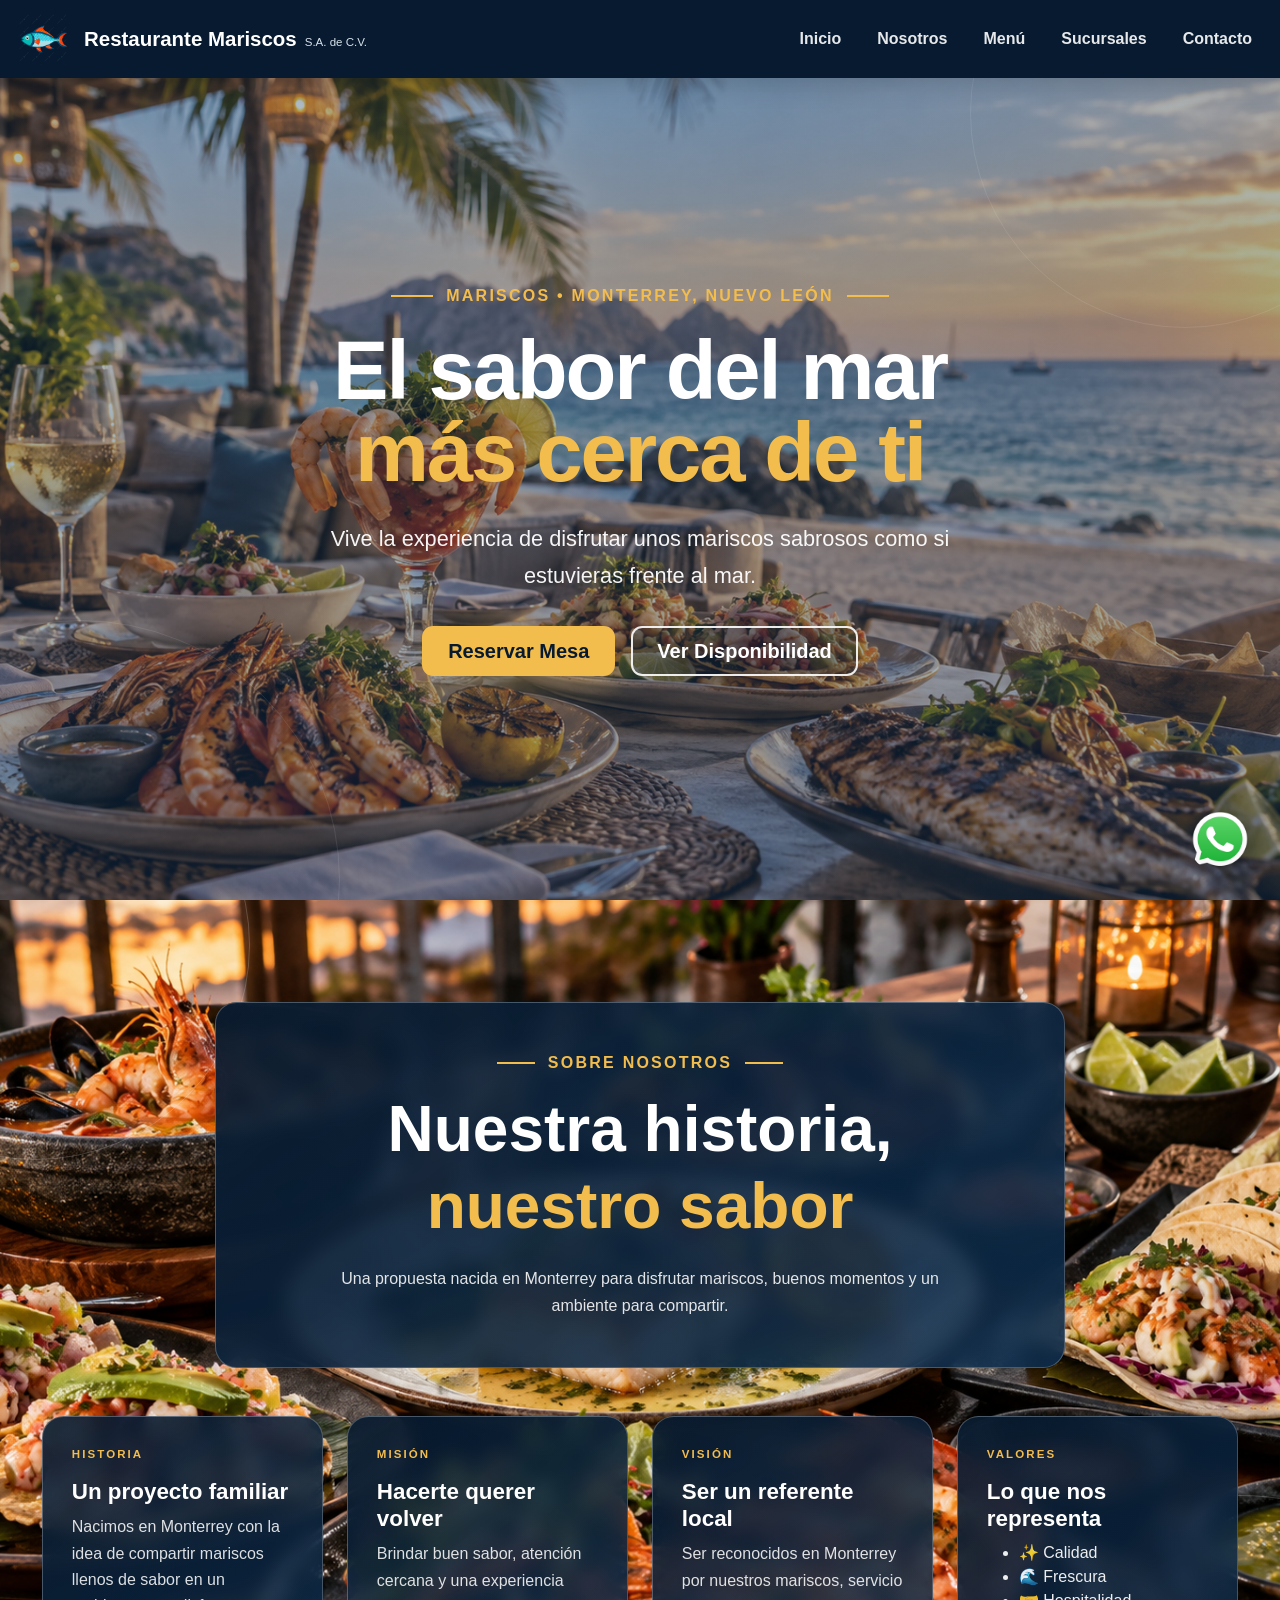
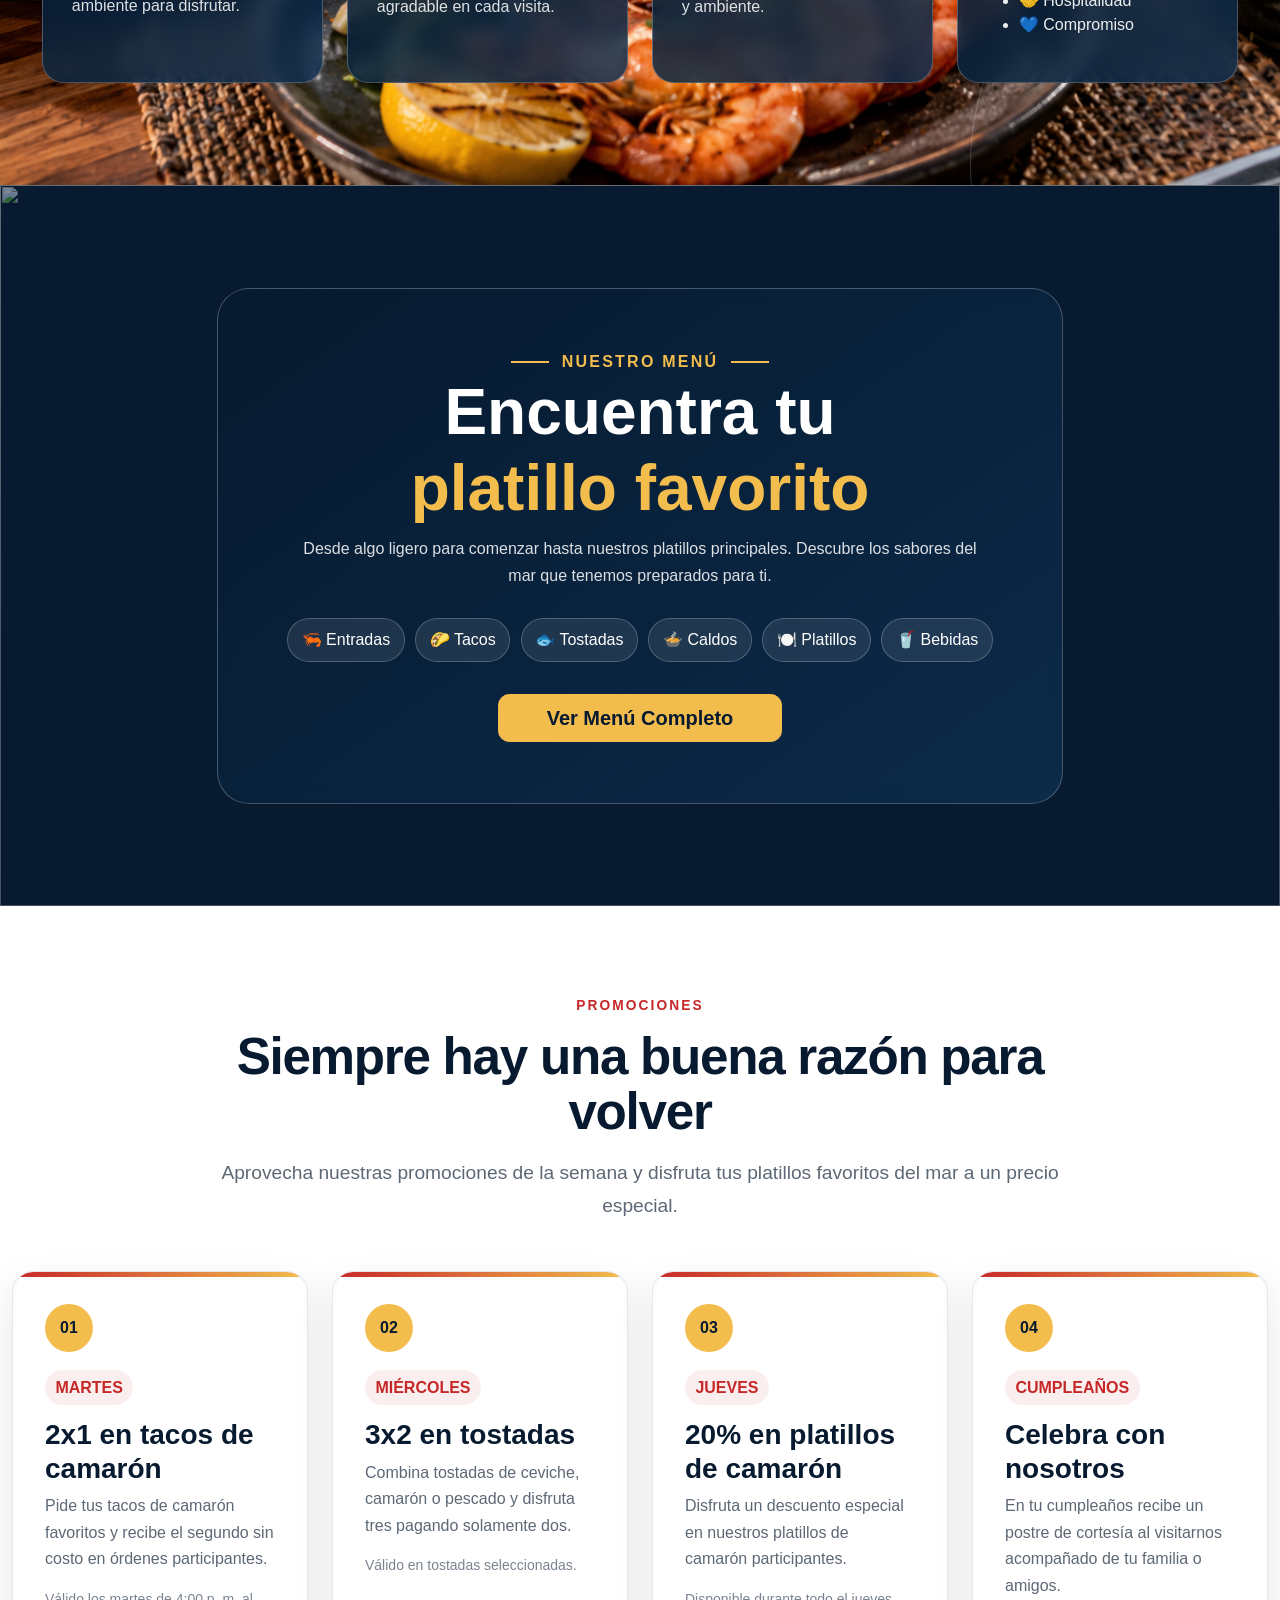
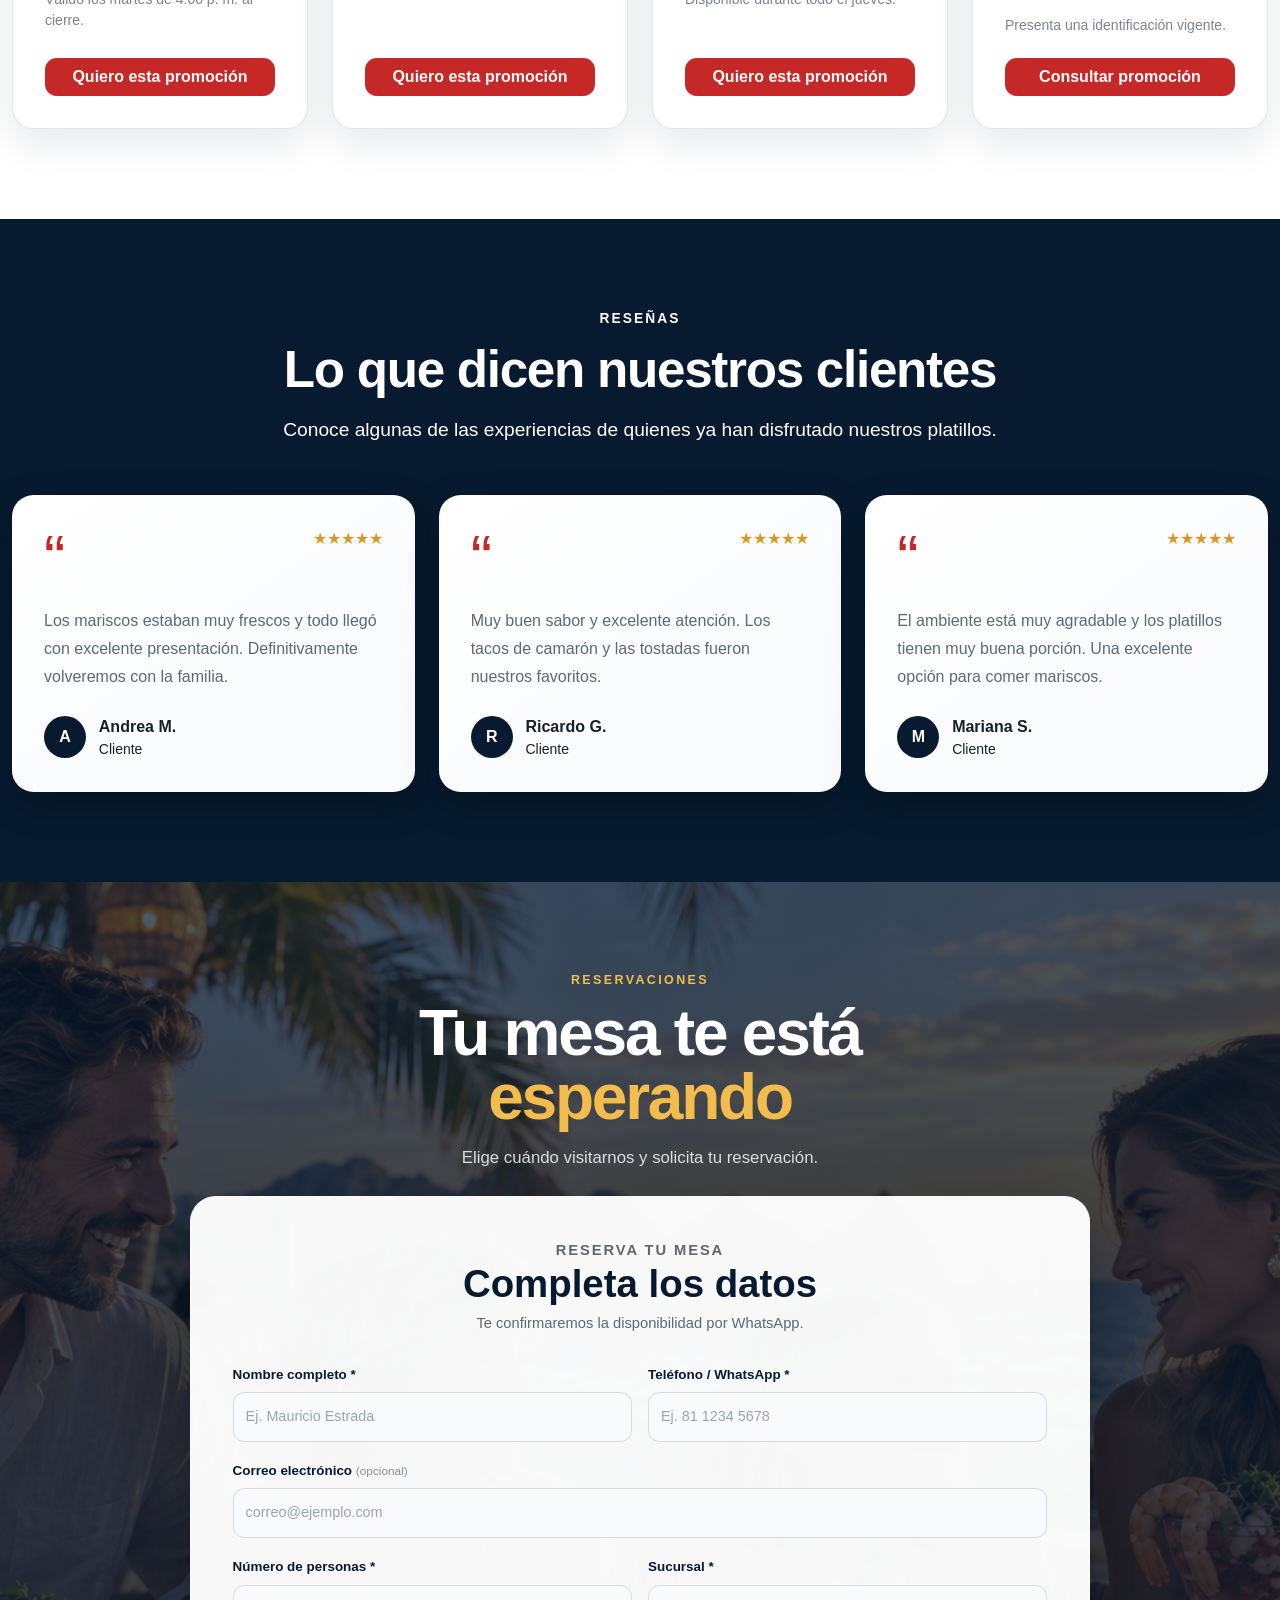
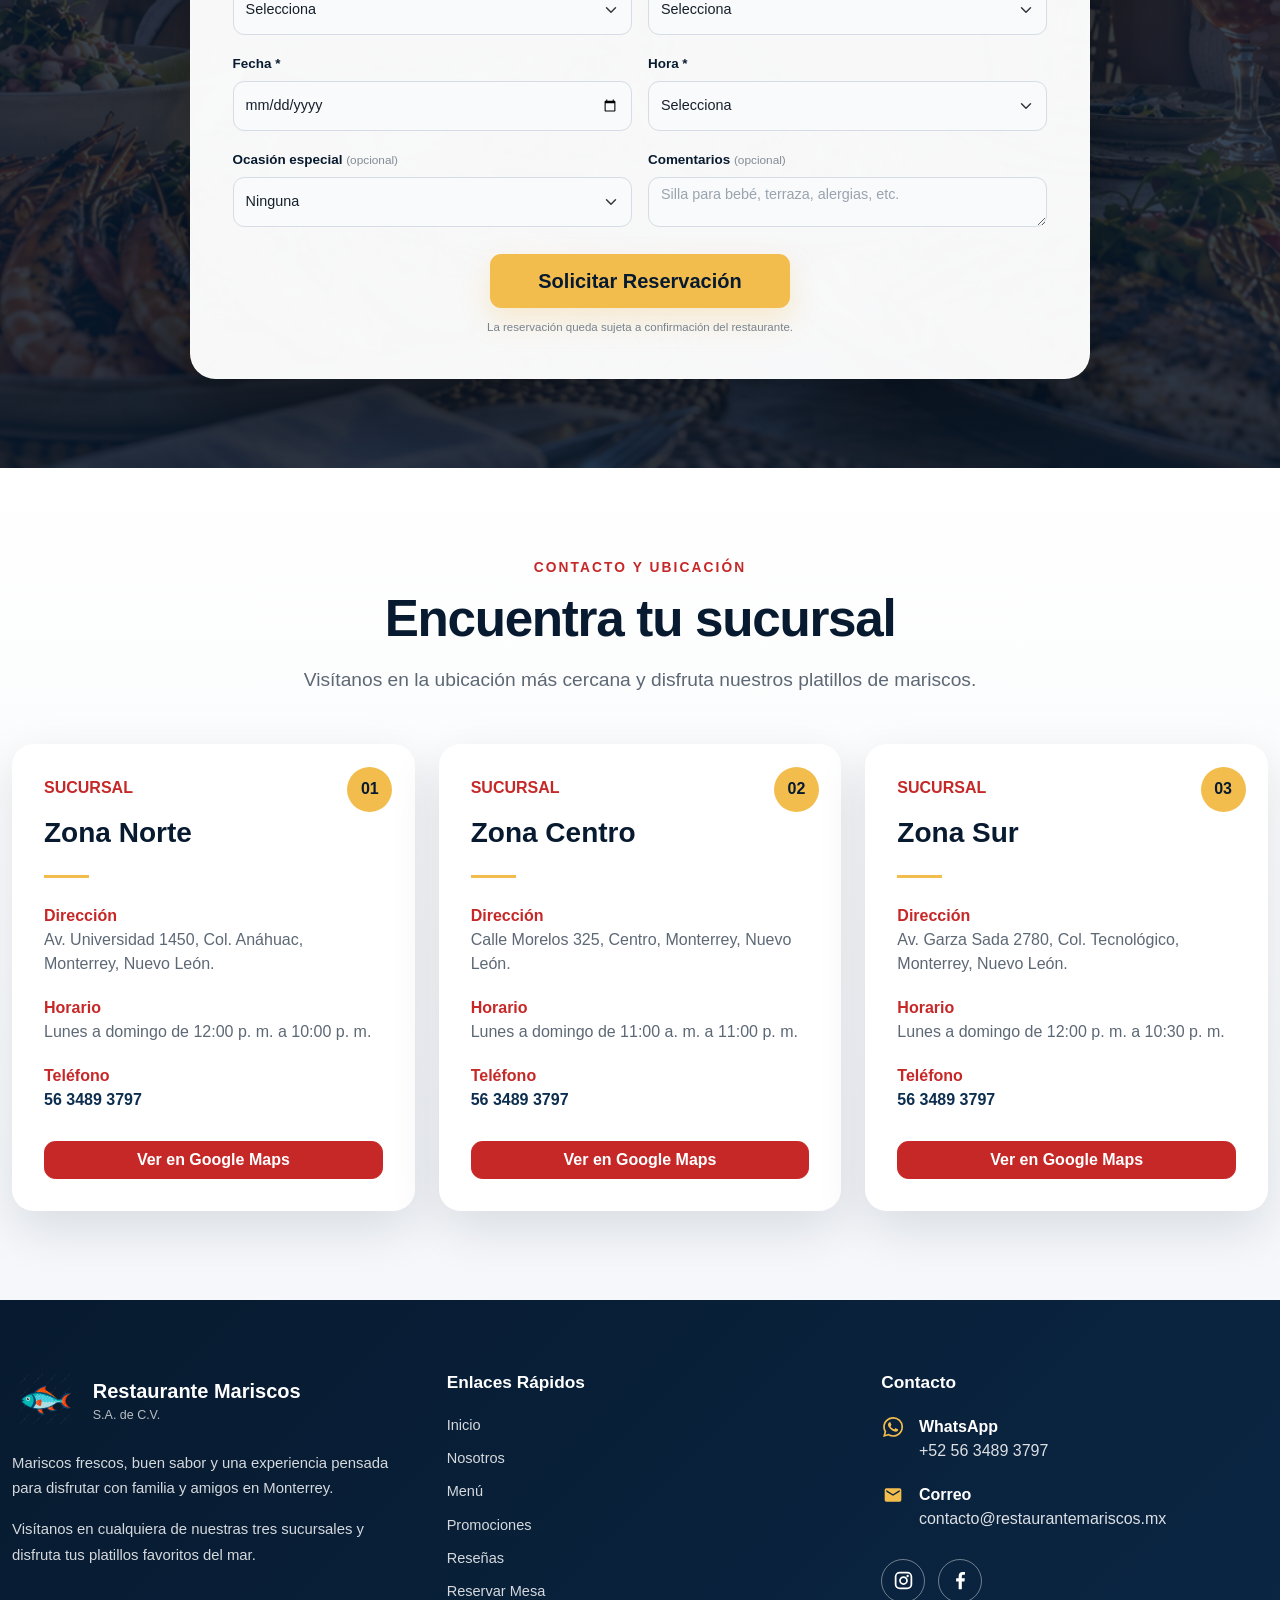
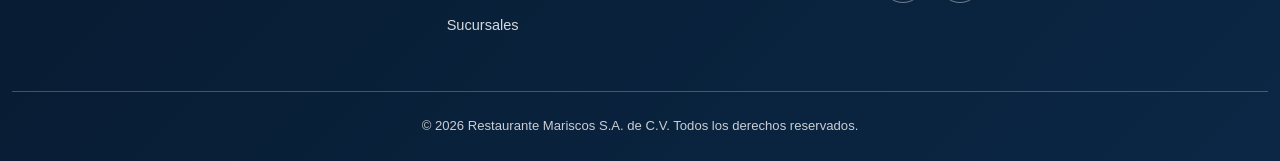
==== commit 67d62afa: "landing page" ====
--- a/index.html
+++ b/index.html
@@ -2,6 +2,7 @@
 <html lang="es">
 
 <head>
+
     <meta charset="UTF-8">
 
     <meta
@@ -9,679 +10,2216 @@
         content="width=device-width, initial-scale=1.0"
     >
 
-    <title>Restaurante Mariscos S.A. de C.V.</title>
-
-    <!-- Logo mostrado en la pestaña del navegador -->
+    <title>
+        Restaurante Mariscos S.A. de C.V. | Mariscos en Monterrey
+    </title>
+
+    <meta
+        name="description"
+        content="Disfruta mariscos frescos en Monterrey. Consulta nuestro menú, promociones, sucursales y reserva tu mesa directamente por WhatsApp."
+    >
+
+
+    <!-- =========================================
+         FAVICON
+         ========================================= -->
+
     <link
         rel="icon"
         type="image/png"
         href="img/logoMariscos.png"
     >
 
-    <!-- Logo para dispositivos Apple -->
     <link
         rel="apple-touch-icon"
         href="img/logoMariscos.png"
     >
 
-    <!-- Archivo de estilos -->
+
+    <!-- =========================================
+         BOOTSTRAP
+         ========================================= -->
+
+    <link
+        href="https://cdn.jsdelivr.net/npm/bootstrap@5.3.8/dist/css/bootstrap.min.css"
+        rel="stylesheet"
+        integrity="sha384-sRIl4kxILFvY47J16cr9ZwB07vP4J8+LH7qKQnuqkuIAvNWLzeN8tE5YBujZqJLB"
+        crossorigin="anonymous"
+    >
+
+
+    <!-- =========================================
+         CSS PERSONALIZADO
+         ========================================= -->
+
     <link
         rel="stylesheet"
         href="styles.css"
     >
 
-    <script
-    src="nav.js"
-    defer
-></script>
-
 </head>
 
+
 <body>
 
+
     <!-- =========================================
-     ENCABEZADO Y NAVEGACIÓN
-     ========================================= -->
-<header class="header">
-
-    <nav
-        class="navbar"
-        aria-label="Navegación principal"
-    >
-
-        <!-- Logo y nombre completo del restaurante -->
-        <a
-            href="index.html"
-            class="nav-brand"
-            aria-label="Ir a la página principal"
+         NAVBAR
+         ========================================= -->
+
+    <header class="site-header sticky-top">
+
+        <nav
+            class="navbar navbar-expand-lg navbar-dark site-navbar"
+            aria-label="Navegación principal"
         >
 
-            <img
-                src="img/logoMariscos.png"
-                alt="Logo de Restaurante Mariscos"
-                class="nav-brand-logo"
-            >
-
-            <span class="nav-brand-text">
-
-                <span class="nav-brand-name">
-                    Restaurante Mariscos
-                </span>
-
-                <span class="nav-brand-company">
-                    S.A. de C.V.
-                </span>
-
-            </span>
-
-        </a>
-
-        <!-- Botón de navegación para dispositivos móviles -->
-        <button
-            type="button"
-            class="nav-toggle"
-            aria-expanded="false"
-            aria-controls="nav-links-principal"
-            aria-label="Abrir menú de navegación"
-        >
-
-            <span
-                class="nav-toggle-line"
-                aria-hidden="true"
-            ></span>
-
-            <span
-                class="nav-toggle-line"
-                aria-hidden="true"
-            ></span>
-
-            <span
-                class="nav-toggle-line"
-                aria-hidden="true"
-            ></span>
-
-        </button>
-
-        <!-- Opciones de navegación -->
-        <ul
-            class="nav-links"
-            id="nav-links-principal"
-        >
-
-            <li>
+            <div class="container-xxl">
+
+
+                <!-- Marca -->
+
                 <a
-                    href="menu.html"
-                    class="nav-link"
+                    class="navbar-brand d-flex align-items-center gap-2"
+                    href="#inicio"
                 >
-                    Menú
+
+                    <img
+                        src="img/logoMariscos.png"
+                        alt="Logo de Restaurante Mariscos"
+                        class="brand-logo"
+                    >
+
+                    <span class="d-flex align-items-baseline gap-2">
+
+                        <span class="brand-name">
+                            Restaurante Mariscos
+                        </span>
+
+                        <small class="brand-company d-none d-sm-inline">
+                            S.A. de C.V.
+                        </small>
+
+                    </span>
+
                 </a>
-            </li>
-
-            <li>
-                <a
-                    href="facturacion.html"
-                    class="nav-link nav-link-highlighted"
+
+
+                <!-- Botón hamburguesa -->
+
+                <button
+                    class="navbar-toggler"
+                    type="button"
+                    data-bs-toggle="collapse"
+                    data-bs-target="#mainNavbar"
+                    aria-controls="mainNavbar"
+                    aria-expanded="false"
+                    aria-label="Abrir menú de navegación"
                 >
-                    Facturación
-                </a>
-            </li>
-
-        </ul>
-
-    </nav>
-
-</header>
+
+                    <span class="navbar-toggler-icon"></span>
+
+                </button>
+
+
+                <!-- Navegación -->
+
+                <div
+                    class="collapse navbar-collapse"
+                    id="mainNavbar"
+                >
+
+                    <ul
+                        class="navbar-nav ms-auto align-items-lg-center gap-lg-1 py-3 py-lg-0"
+                    >
+
+                        <li class="nav-item">
+
+                            <a
+                                class="nav-link px-lg-3"
+                                href="#inicio"
+                            >
+                                Inicio
+                            </a>
+
+                        </li>
+
+
+                        <li class="nav-item">
+
+                            <a
+                                class="nav-link px-lg-3"
+                                href="#nosotros"
+                            >
+                                Nosotros
+                            </a>
+
+                        </li>
+
+
+                        <li class="nav-item">
+
+                            <a
+                                class="nav-link px-lg-3"
+                                href="#menu"
+                            >
+                                Menú
+                            </a>
+
+                        </li>
+
+
+                        <li class="nav-item">
+
+                            <a
+                                class="nav-link px-lg-3"
+                                href="#sucursales"
+                            >
+                                Sucursales
+                            </a>
+
+                        </li>
+
+
+                        <li class="nav-item">
+
+                            <a
+                                class="nav-link px-lg-3"
+                                href="#contacto"
+                            >
+                                Contacto
+                            </a>
+
+                        </li>
+
+                    </ul>
+
+                </div>
+
+            </div>
+
+        </nav>
+
+    </header>
+
+
 
     <!-- =========================================
          CONTENIDO PRINCIPAL
          ========================================= -->
-    <main
-        class="contenido-principal"
-        id="menu"
+
+    <main>
+
+
+        <!-- =========================================
+             1. INICIO
+             ========================================= -->
+
+        <section
+            id="inicio"
+            class="hero-section section-anchor"
+        >
+
+            <img
+                src="img/fondo.png"
+                alt=""
+                class="hero-background-image"
+                fetchpriority="high"
+                decoding="async"
+                aria-hidden="true"
+            >
+
+
+            <div class="hero-overlay"></div>
+
+
+            <div
+                class="hero-decoration hero-decoration-one"
+                aria-hidden="true"
+            ></div>
+
+
+            <div
+                class="hero-decoration hero-decoration-two"
+                aria-hidden="true"
+            ></div>
+
+
+            <div class="container-xxl hero-container">
+
+                <div class="row justify-content-center">
+
+                    <div class="col-12 col-md-11 col-lg-9 col-xl-8">
+
+                        <div class="hero-content text-center">
+
+
+                            <div
+                                class="hero-eyebrow-wrapper justify-content-center"
+                            >
+
+                                <span class="hero-eyebrow-line"></span>
+
+                                <p class="hero-eyebrow mb-0">
+                                    MARISCOS • MONTERREY, NUEVO LEÓN
+                                </p>
+
+                                <span class="hero-eyebrow-line"></span>
+
+                            </div>
+
+
+                            <h1 class="hero-title">
+
+                                El sabor del mar
+
+                                <span>
+                                    más cerca de ti
+                                </span>
+
+                            </h1>
+
+
+                            <p class="hero-description mx-auto">
+
+                                Vive la experiencia de disfrutar
+                                unos mariscos sabrosos como si
+                                estuvieras frente al mar.
+
+                            </p>
+
+
+                            <div
+                                class="d-flex flex-column flex-sm-row justify-content-center gap-3 hero-actions"
+                            >
+
+                                <a
+                                    href="#reservar"
+                                    class="btn btn-reservation btn-lg fw-bold px-4"
+                                >
+                                    Reservar Mesa
+                                </a>
+
+
+                                <a
+                                    href="#reservar"
+                                    class="btn btn-outline-hero btn-lg fw-bold px-4"
+                                >
+                                    Ver Disponibilidad
+                                </a>
+
+                            </div>
+
+                        </div>
+
+                    </div>
+
+                </div>
+
+            </div>
+
+        </section>
+
+
+
+        <!-- =========================================
+             2. SOBRE NOSOTROS
+             ========================================= -->
+
+        <section
+            id="nosotros"
+            class="about-section section-anchor"
+        >
+
+            <img
+                src="img/imgNosotros.png"
+                alt=""
+                class="about-background-image"
+                loading="lazy"
+                decoding="async"
+                aria-hidden="true"
+            >
+
+
+            <div
+                class="about-decoration about-decoration-one"
+                aria-hidden="true"
+            ></div>
+
+
+            <div
+                class="about-decoration about-decoration-two"
+                aria-hidden="true"
+            ></div>
+
+
+            <div class="container-xxl about-container">
+
+
+                <div class="about-intro-card text-center mx-auto">
+
+                    <div
+                        class="about-eyebrow-wrapper justify-content-center"
+                    >
+
+                        <span class="about-eyebrow-line"></span>
+
+                        <p class="about-eyebrow mb-0">
+                            SOBRE NOSOTROS
+                        </p>
+
+                        <span class="about-eyebrow-line"></span>
+
+                    </div>
+
+
+                    <h2 class="about-title">
+
+                        Nuestra historia,
+
+                        <span>
+                            nuestro sabor
+                        </span>
+
+                    </h2>
+
+
+                    <p class="about-description">
+
+                        Una propuesta nacida en Monterrey para disfrutar
+                        mariscos, buenos momentos y un ambiente para compartir.
+
+                    </p>
+
+                </div>
+
+
+
+                <div
+                    class="row row-cols-1 row-cols-md-2 row-cols-xl-4 g-4 about-grid"
+                >
+
+
+                    <div class="col d-flex">
+
+                        <article class="about-card h-100 w-100">
+
+                            <p class="about-card-label">
+                                HISTORIA
+                            </p>
+
+                            <h3>
+                                Un proyecto familiar
+                            </h3>
+
+                            <p class="about-card-text">
+
+                                Nacimos en Monterrey con la idea de
+                                compartir mariscos llenos de sabor en
+                                un ambiente para disfrutar.
+
+                            </p>
+
+                        </article>
+
+                    </div>
+
+
+
+                    <div class="col d-flex">
+
+                        <article class="about-card h-100 w-100">
+
+                            <p class="about-card-label">
+                                MISIÓN
+                            </p>
+
+                            <h3>
+                                Hacerte querer volver
+                            </h3>
+
+                            <p class="about-card-text">
+
+                                Brindar buen sabor, atención cercana
+                                y una experiencia agradable en cada visita.
+
+                            </p>
+
+                        </article>
+
+                    </div>
+
+
+
+                    <div class="col d-flex">
+
+                        <article class="about-card h-100 w-100">
+
+                            <p class="about-card-label">
+                                VISIÓN
+                            </p>
+
+                            <h3>
+                                Ser un referente local
+                            </h3>
+
+                            <p class="about-card-text">
+
+                                Ser reconocidos en Monterrey por nuestros
+                                mariscos, servicio y ambiente.
+
+                            </p>
+
+                        </article>
+
+                    </div>
+
+
+
+                    <div class="col d-flex">
+
+                        <article class="about-card h-100 w-100">
+
+                            <p class="about-card-label">
+                                VALORES
+                            </p>
+
+                            <h3>
+                                Lo que nos representa
+                            </h3>
+
+
+                            <ul class="about-values-list">
+
+                                <li>
+                                    <span aria-hidden="true">✨</span>
+                                    Calidad
+                                </li>
+
+                                <li>
+                                    <span aria-hidden="true">🌊</span>
+                                    Frescura
+                                </li>
+
+                                <li>
+                                    <span aria-hidden="true">🤝</span>
+                                    Hospitalidad
+                                </li>
+
+                                <li>
+                                    <span aria-hidden="true">💙</span>
+                                    Compromiso
+                                </li>
+
+                            </ul>
+
+                        </article>
+
+                    </div>
+
+                </div>
+
+            </div>
+
+        </section>
+
+
+
+        <!-- =========================================
+             3. MENÚ
+             ========================================= -->
+
+        <section
+            id="menu"
+            class="menu-section section-anchor"
+        >
+
+            <img
+                src="https://media-cdn.tripadvisor.com/media/photo-s/2b/f4/e3/c0/platillos-de-mariscos.jpg"
+                alt=""
+                class="menu-background-image"
+                loading="lazy"
+                decoding="async"
+                aria-hidden="true"
+            >
+
+
+            <div class="menu-overlay"></div>
+
+
+            <div class="container-xxl menu-container">
+
+                <div class="row justify-content-center">
+
+                    <div class="col-12 col-lg-10 col-xl-8">
+
+                        <div class="menu-content-card text-center mx-auto">
+
+
+                            <div
+                                class="menu-eyebrow-wrapper justify-content-center"
+                            >
+
+                                <span class="menu-eyebrow-line"></span>
+
+                                <p class="menu-eyebrow mb-0">
+                                    NUESTRO MENÚ
+                                </p>
+
+                                <span class="menu-eyebrow-line"></span>
+
+                            </div>
+
+
+                            <h2 class="menu-title">
+
+                                Encuentra tu
+
+                                <span>
+                                    platillo favorito
+                                </span>
+
+                            </h2>
+
+
+                            <p class="menu-description mx-auto">
+
+                                Desde algo ligero para comenzar hasta nuestros
+                                platillos principales. Descubre los sabores del mar
+                                que tenemos preparados para ti.
+
+                            </p>
+
+
+                            <div
+                                class="menu-category-list justify-content-center"
+                            >
+
+                                <span>🦐 Entradas</span>
+
+                                <span>🌮 Tacos</span>
+
+                                <span>🐟 Tostadas</span>
+
+                                <span>🍲 Caldos</span>
+
+                                <span>🍽️ Platillos</span>
+
+                                <span>🥤 Bebidas</span>
+
+                            </div>
+
+
+                            <a
+                                href="menuMariscos.pdf"
+                                target="_blank"
+                                rel="noopener noreferrer"
+                                class="btn btn-gold btn-lg fw-bold px-5 menu-button"
+                            >
+                                Ver Menú Completo
+                            </a>
+
+                        </div>
+
+                    </div>
+
+                </div>
+
+            </div>
+
+        </section>
+
+
+
+        <!-- =========================================
+             4. PROMOCIONES
+             ========================================= -->
+
+        <section
+            id="beneficios"
+            class="section-padding experience-section section-anchor"
+        >
+
+            <div class="container-xxl">
+
+
+                <div
+                    class="section-heading text-center mx-auto mb-5"
+                >
+
+                    <p class="section-eyebrow">
+                        PROMOCIONES
+                    </p>
+
+
+                    <h2 class="section-title">
+                        Siempre hay una buena razón para volver
+                    </h2>
+
+
+                    <p class="section-description mt-3">
+
+                        Aprovecha nuestras promociones de la semana y disfruta
+                        tus platillos favoritos del mar a un precio especial.
+
+                    </p>
+
+                </div>
+
+
+
+                <div
+                    class="row row-cols-1 row-cols-sm-2 row-cols-xl-4 g-4"
+                >
+
+
+                    <div class="col d-flex">
+
+                        <article class="experience-card h-100 w-100">
+
+                            <div class="experience-icon">
+                                01
+                            </div>
+
+                            <span class="promotion-day">
+                                MARTES
+                            </span>
+
+                            <h3>
+                                2x1 en tacos de camarón
+                            </h3>
+
+                            <p>
+
+                                Pide tus tacos de camarón favoritos y recibe
+                                el segundo sin costo en órdenes participantes.
+
+                            </p>
+
+                            <small class="promotion-note">
+
+                                Válido los martes de 4:00 p. m. al cierre.
+
+                            </small>
+
+                            <a
+                                href="https://wa.me/525634893797"
+                                target="_blank"
+                                rel="noopener noreferrer"
+                                class="btn btn-red fw-bold w-100 mt-auto js-whatsapp-link"
+                                data-whatsapp-message="Hola, me gustaría pedir información sobre la promoción 2x1 en tacos de camarón."
+                            >
+                                Quiero esta promoción
+                            </a>
+
+                        </article>
+
+                    </div>
+
+
+
+                    <div class="col d-flex">
+
+                        <article class="experience-card h-100 w-100">
+
+                            <div class="experience-icon">
+                                02
+                            </div>
+
+                            <span class="promotion-day">
+                                MIÉRCOLES
+                            </span>
+
+                            <h3>
+                                3x2 en tostadas
+                            </h3>
+
+                            <p>
+
+                                Combina tostadas de ceviche, camarón o pescado
+                                y disfruta tres pagando solamente dos.
+
+                            </p>
+
+                            <small class="promotion-note">
+
+                                Válido en tostadas seleccionadas.
+
+                            </small>
+
+                            <a
+                                href="https://wa.me/525634893797"
+                                target="_blank"
+                                rel="noopener noreferrer"
+                                class="btn btn-red fw-bold w-100 mt-auto js-whatsapp-link"
+                                data-whatsapp-message="Hola, me gustaría pedir información sobre la promoción 3x2 en tostadas."
+                            >
+                                Quiero esta promoción
+                            </a>
+
+                        </article>
+
+                    </div>
+
+
+
+                    <div class="col d-flex">
+
+                        <article class="experience-card h-100 w-100">
+
+                            <div class="experience-icon">
+                                03
+                            </div>
+
+                            <span class="promotion-day">
+                                JUEVES
+                            </span>
+
+                            <h3>
+                                20% en platillos de camarón
+                            </h3>
+
+                            <p>
+
+                                Disfruta un descuento especial en nuestros
+                                platillos de camarón participantes.
+
+                            </p>
+
+                            <small class="promotion-note">
+
+                                Disponible durante todo el jueves.
+
+                            </small>
+
+                            <a
+                                href="https://wa.me/525634893797"
+                                target="_blank"
+                                rel="noopener noreferrer"
+                                class="btn btn-red fw-bold w-100 mt-auto js-whatsapp-link"
+                                data-whatsapp-message="Hola, me gustaría pedir información sobre la promoción de 20% en platillos de camarón."
+                            >
+                                Quiero esta promoción
+                            </a>
+
+                        </article>
+
+                    </div>
+
+
+
+                    <div class="col d-flex">
+
+                        <article class="experience-card h-100 w-100">
+
+                            <div class="experience-icon">
+                                04
+                            </div>
+
+                            <span class="promotion-day">
+                                CUMPLEAÑOS
+                            </span>
+
+                            <h3>
+                                Celebra con nosotros
+                            </h3>
+
+                            <p>
+
+                                En tu cumpleaños recibe un postre de cortesía
+                                al visitarnos acompañado de tu familia o amigos.
+
+                            </p>
+
+                            <small class="promotion-note">
+
+                                Presenta una identificación vigente.
+
+                            </small>
+
+                            <a
+                                href="https://wa.me/525634893797"
+                                target="_blank"
+                                rel="noopener noreferrer"
+                                class="btn btn-red fw-bold w-100 mt-auto js-whatsapp-link"
+                                data-whatsapp-message="Hola, me gustaría pedir información sobre la promoción de cumpleaños."
+                            >
+                                Consultar promoción
+                            </a>
+
+                        </article>
+
+                    </div>
+
+                </div>
+
+            </div>
+
+        </section>
+
+
+
+        <!-- =========================================
+             5. RESEÑAS
+             ========================================= -->
+
+        <section
+            id="resenas"
+            class="section-padding reviews-section section-anchor"
+        >
+
+            <div class="container-xxl">
+
+
+                <div
+                    class="section-heading text-center mx-auto mb-5"
+                >
+
+                    <p class="section-eyebrow">
+                        RESEÑAS
+                    </p>
+
+
+                    <h2 class="section-title">
+                        Lo que dicen nuestros clientes
+                    </h2>
+
+
+                    <p class="section-description mt-3">
+
+                        Conoce algunas de las experiencias de quienes
+                        ya han disfrutado nuestros platillos.
+
+                    </p>
+
+                </div>
+
+
+
+                <div
+                    class="row row-cols-1 row-cols-md-2 row-cols-xl-3 g-4 justify-content-center"
+                >
+
+
+                    <div class="col d-flex">
+
+                        <article class="review-card h-100 w-100">
+
+                            <div class="review-top">
+
+                                <span class="review-quote">
+                                    “
+                                </span>
+
+                                <div class="review-stars">
+                                    ★★★★★
+                                </div>
+
+                            </div>
+
+
+                            <p>
+
+                                Los mariscos estaban muy frescos y todo llegó
+                                con excelente presentación. Definitivamente
+                                volveremos con la familia.
+
+                            </p>
+
+
+                            <div class="review-author">
+
+                                <div class="review-avatar">
+                                    A
+                                </div>
+
+                                <div>
+
+                                    <strong>
+                                        Andrea M.
+                                    </strong>
+
+                                    <small>
+                                        Cliente
+                                    </small>
+
+                                </div>
+
+                            </div>
+
+                        </article>
+
+                    </div>
+
+
+
+                    <div class="col d-flex">
+
+                        <article class="review-card h-100 w-100">
+
+                            <div class="review-top">
+
+                                <span class="review-quote">
+                                    “
+                                </span>
+
+                                <div class="review-stars">
+                                    ★★★★★
+                                </div>
+
+                            </div>
+
+
+                            <p>
+
+                                Muy buen sabor y excelente atención.
+                                Los tacos de camarón y las tostadas
+                                fueron nuestros favoritos.
+
+                            </p>
+
+
+                            <div class="review-author">
+
+                                <div class="review-avatar">
+                                    R
+                                </div>
+
+                                <div>
+
+                                    <strong>
+                                        Ricardo G.
+                                    </strong>
+
+                                    <small>
+                                        Cliente
+                                    </small>
+
+                                </div>
+
+                            </div>
+
+                        </article>
+
+                    </div>
+
+
+
+                    <div class="col d-flex">
+
+                        <article class="review-card h-100 w-100">
+
+                            <div class="review-top">
+
+                                <span class="review-quote">
+                                    “
+                                </span>
+
+                                <div class="review-stars">
+                                    ★★★★★
+                                </div>
+
+                            </div>
+
+
+                            <p>
+
+                                El ambiente está muy agradable y los platillos
+                                tienen muy buena porción. Una excelente opción
+                                para comer mariscos.
+
+                            </p>
+
+
+                            <div class="review-author">
+
+                                <div class="review-avatar">
+                                    M
+                                </div>
+
+                                <div>
+
+                                    <strong>
+                                        Mariana S.
+                                    </strong>
+
+                                    <small>
+                                        Cliente
+                                    </small>
+
+                                </div>
+
+                            </div>
+
+                        </article>
+
+                    </div>
+
+                </div>
+
+            </div>
+
+        </section>
+
+
+
+        <!-- =========================================
+             6. RESERVACIÓN
+             ========================================= -->
+
+        <section
+            id="reservar"
+            class="reservation-section section-anchor"
+        >
+
+            <div class="reservation-overlay"></div>
+
+
+            <div class="container-xxl reservation-container">
+
+
+                <!-- Encabezado -->
+
+                <div class="reservation-heading text-center">
+
+                    <p class="reservation-eyebrow">
+                        RESERVACIONES
+                    </p>
+
+
+                    <h2 class="reservation-title">
+
+                        Tu mesa te está
+
+                        <span>
+                            esperando
+                        </span>
+
+                    </h2>
+
+
+                    <p class="reservation-description">
+
+                        Elige cuándo visitarnos y solicita tu reservación.
+
+                    </p>
+
+                </div>
+
+
+                <br>
+
+
+                <!-- Formulario -->
+
+                <div class="reservation-card">
+
+                    <div class="reservation-card-header text-center">
+
+                        <p class="reservation-card-label">
+                            RESERVA TU MESA
+                        </p>
+
+
+                        <h3>
+                            Completa los datos
+                        </h3>
+
+
+                        <p>
+                            Te confirmaremos la disponibilidad por WhatsApp.
+                        </p>
+
+                    </div>
+
+
+
+                    <form
+                        id="reservation-form"
+                        class="reservation-form"
+                    >
+
+                        <div class="row g-3">
+
+
+                            <!-- Nombre -->
+
+                            <div class="col-12 col-md-6">
+
+                                <label
+                                    for="reservation-name"
+                                    class="form-label"
+                                >
+                                    Nombre completo *
+                                </label>
+
+                                <input
+                                    type="text"
+                                    class="form-control reservation-control"
+                                    id="reservation-name"
+                                    name="nombre"
+                                    placeholder="Ej. Mauricio Estrada"
+                                    autocomplete="name"
+                                    required
+                                >
+
+                            </div>
+
+
+
+                            <!-- Teléfono -->
+
+                            <div class="col-12 col-md-6">
+
+                                <label
+                                    for="reservation-phone"
+                                    class="form-label"
+                                >
+                                    Teléfono / WhatsApp *
+                                </label>
+
+                                <input
+                                    type="tel"
+                                    class="form-control reservation-control"
+                                    id="reservation-phone"
+                                    name="telefono"
+                                    placeholder="Ej. 81 1234 5678"
+                                    autocomplete="tel"
+                                    required
+                                >
+
+                            </div>
+
+
+
+                            <!-- Correo -->
+
+                            <div class="col-12">
+
+                                <label
+                                    for="reservation-email"
+                                    class="form-label"
+                                >
+                                    Correo electrónico
+
+                                    <span class="optional-field">
+                                        (opcional)
+                                    </span>
+
+                                </label>
+
+                                <input
+                                    type="email"
+                                    class="form-control reservation-control"
+                                    id="reservation-email"
+                                    name="correo"
+                                    placeholder="correo@ejemplo.com"
+                                    autocomplete="email"
+                                >
+
+                            </div>
+
+
+
+                            <!-- Personas -->
+
+                            <div class="col-12 col-md-6">
+
+                                <label
+                                    for="reservation-people"
+                                    class="form-label"
+                                >
+                                    Número de personas *
+                                </label>
+
+                                <select
+                                    class="form-select reservation-control"
+                                    id="reservation-people"
+                                    name="personas"
+                                    required
+                                >
+
+                                    <option value="" selected disabled>
+                                        Selecciona
+                                    </option>
+
+                                    <option value="1">
+                                        1 persona
+                                    </option>
+
+                                    <option value="2">
+                                        2 personas
+                                    </option>
+
+                                    <option value="3">
+                                        3 personas
+                                    </option>
+
+                                    <option value="4">
+                                        4 personas
+                                    </option>
+
+                                    <option value="5">
+                                        5 personas
+                                    </option>
+
+                                    <option value="6">
+                                        6 personas
+                                    </option>
+
+                                    <option value="7">
+                                        7 personas
+                                    </option>
+
+                                    <option value="8">
+                                        8 personas
+                                    </option>
+
+                                    <option value="9">
+                                        9 personas
+                                    </option>
+
+                                    <option value="10">
+                                        10 personas
+                                    </option>
+
+                                    <option value="Más de 10 personas">
+                                        Más de 10 personas
+                                    </option>
+
+                                </select>
+
+                            </div>
+
+
+
+                            <!-- Sucursal -->
+
+                            <div class="col-12 col-md-6">
+
+                                <label
+                                    for="reservation-location"
+                                    class="form-label"
+                                >
+                                    Sucursal *
+                                </label>
+
+                                <select
+                                    class="form-select reservation-control"
+                                    id="reservation-location"
+                                    name="sucursal"
+                                    required
+                                >
+
+                                    <option value="" selected disabled>
+                                        Selecciona
+                                    </option>
+
+                                    <option value="Zona Norte">
+                                        Zona Norte
+                                    </option>
+
+                                    <option value="Zona Centro">
+                                        Zona Centro
+                                    </option>
+
+                                    <option value="Zona Sur">
+                                        Zona Sur
+                                    </option>
+
+                                </select>
+
+                            </div>
+
+
+
+                            <!-- Fecha -->
+
+                            <div class="col-12 col-md-6">
+
+                                <label
+                                    for="reservation-date"
+                                    class="form-label"
+                                >
+                                    Fecha *
+                                </label>
+
+                                <input
+                                    type="date"
+                                    class="form-control reservation-control"
+                                    id="reservation-date"
+                                    name="fecha"
+                                    required
+                                >
+
+                            </div>
+
+
+
+                            <!-- Hora -->
+
+                            <div class="col-12 col-md-6">
+
+                                <label
+                                    for="reservation-time"
+                                    class="form-label"
+                                >
+                                    Hora *
+                                </label>
+
+                                <select
+                                    class="form-select reservation-control"
+                                    id="reservation-time"
+                                    name="hora"
+                                    required
+                                >
+
+                                    <option value="" selected disabled>
+                                        Selecciona
+                                    </option>
+
+                                    <option value="12:00 p. m.">
+                                        12:00 p. m.
+                                    </option>
+
+                                    <option value="12:30 p. m.">
+                                        12:30 p. m.
+                                    </option>
+
+                                    <option value="1:00 p. m.">
+                                        1:00 p. m.
+                                    </option>
+
+                                    <option value="1:30 p. m.">
+                                        1:30 p. m.
+                                    </option>
+
+                                    <option value="2:00 p. m.">
+                                        2:00 p. m.
+                                    </option>
+
+                                    <option value="2:30 p. m.">
+                                        2:30 p. m.
+                                    </option>
+
+                                    <option value="3:00 p. m.">
+                                        3:00 p. m.
+                                    </option>
+
+                                    <option value="3:30 p. m.">
+                                        3:30 p. m.
+                                    </option>
+
+                                    <option value="4:00 p. m.">
+                                        4:00 p. m.
+                                    </option>
+
+                                    <option value="4:30 p. m.">
+                                        4:30 p. m.
+                                    </option>
+
+                                    <option value="5:00 p. m.">
+                                        5:00 p. m.
+                                    </option>
+
+                                    <option value="5:30 p. m.">
+                                        5:30 p. m.
+                                    </option>
+
+                                    <option value="6:00 p. m.">
+                                        6:00 p. m.
+                                    </option>
+
+                                    <option value="6:30 p. m.">
+                                        6:30 p. m.
+                                    </option>
+
+                                    <option value="7:00 p. m.">
+                                        7:00 p. m.
+                                    </option>
+
+                                    <option value="7:30 p. m.">
+                                        7:30 p. m.
+                                    </option>
+
+                                    <option value="8:00 p. m.">
+                                        8:00 p. m.
+                                    </option>
+
+                                    <option value="8:30 p. m.">
+                                        8:30 p. m.
+                                    </option>
+
+                                    <option value="9:00 p. m.">
+                                        9:00 p. m.
+                                    </option>
+
+                                    <option value="9:30 p. m.">
+                                        9:30 p. m.
+                                    </option>
+
+                                </select>
+
+                            </div>
+
+
+
+                            <!-- Ocasión -->
+
+                            <div class="col-12 col-md-6">
+
+                                <label
+                                    for="reservation-occasion"
+                                    class="form-label"
+                                >
+                                    Ocasión especial
+
+                                    <span class="optional-field">
+                                        (opcional)
+                                    </span>
+
+                                </label>
+
+                                <select
+                                    class="form-select reservation-control"
+                                    id="reservation-occasion"
+                                    name="ocasion"
+                                >
+
+                                    <option value="Ninguna" selected>
+                                        Ninguna
+                                    </option>
+
+                                    <option value="Cumpleaños">
+                                        Cumpleaños
+                                    </option>
+
+                                    <option value="Aniversario">
+                                        Aniversario
+                                    </option>
+
+                                    <option value="Reunión familiar">
+                                        Reunión familiar
+                                    </option>
+
+                                    <option value="Reunión de negocios">
+                                        Reunión de negocios
+                                    </option>
+
+                                    <option value="Otra ocasión especial">
+                                        Otra ocasión especial
+                                    </option>
+
+                                </select>
+
+                            </div>
+
+
+
+                            <!-- Comentarios -->
+
+                            <div class="col-12 col-md-6">
+
+                                <label
+                                    for="reservation-comments"
+                                    class="form-label"
+                                >
+                                    Comentarios
+
+                                    <span class="optional-field">
+                                        (opcional)
+                                    </span>
+
+                                </label>
+
+                                <textarea
+                                    class="form-control reservation-control reservation-textarea"
+                                    id="reservation-comments"
+                                    name="comentarios"
+                                    rows="2"
+                                    placeholder="Silla para bebé, terraza, alergias, etc."
+                                ></textarea>
+
+                            </div>
+
+                        </div>
+
+
+
+                        <!-- Submit -->
+
+                        <div class="reservation-submit-area">
+
+                            <button
+                                type="submit"
+                                class="btn btn-reservation-submit btn-lg"
+                            >
+                                Solicitar Reservación
+                            </button>
+
+
+                            <p>
+
+                                La reservación queda sujeta a confirmación
+                                del restaurante.
+
+                            </p>
+
+                        </div>
+
+                    </form>
+
+                </div>
+
+            </div>
+
+        </section>
+
+
+
+        <!-- =========================================
+             7. SUCURSALES
+             ========================================= -->
+
+        <section
+            id="sucursales"
+            class="section-padding locations-section section-anchor"
+        >
+
+            <div class="container-xxl">
+
+
+                <div
+                    class="section-heading text-center mx-auto mb-5"
+                >
+
+                    <p class="section-eyebrow">
+                        CONTACTO Y UBICACIÓN
+                    </p>
+
+
+                    <h2 class="section-title">
+                        Encuentra tu sucursal
+                    </h2>
+
+
+                    <p class="section-description mt-3">
+
+                        Visítanos en la ubicación más cercana
+                        y disfruta nuestros platillos de mariscos.
+
+                    </p>
+
+                </div>
+
+
+
+                <div
+                    class="row row-cols-1 row-cols-md-2 row-cols-xl-3 g-4 justify-content-center"
+                >
+
+
+                    <!-- Norte -->
+
+                    <div class="col d-flex">
+
+                        <article class="location-card h-100 w-100">
+
+                            <div class="location-number">
+                                01
+                            </div>
+
+
+                            <div class="location-card-content">
+
+                                <p class="location-zone-label">
+                                    SUCURSAL
+                                </p>
+
+                                <h3>
+                                    Zona Norte
+                                </h3>
+
+                                <div class="location-separator"></div>
+
+
+                                <div class="location-info">
+
+                                    <div>
+
+                                        <strong>
+                                            Dirección
+                                        </strong>
+
+                                        <p>
+
+                                            Av. Universidad 1450,
+                                            Col. Anáhuac,
+                                            Monterrey, Nuevo León.
+
+                                        </p>
+
+                                    </div>
+
+
+                                    <div>
+
+                                        <strong>
+                                            Horario
+                                        </strong>
+
+                                        <p>
+
+                                            Lunes a domingo de
+                                            12:00 p. m. a 10:00 p. m.
+
+                                        </p>
+
+                                    </div>
+
+
+                                    <div>
+
+                                        <strong>
+                                            Teléfono
+                                        </strong>
+
+                                        <a href="tel:+525634893797">
+                                            56 3489 3797
+                                        </a>
+
+                                    </div>
+
+                                </div>
+
+
+                                <a
+                                    href="https://www.google.com/maps/search/?api=1&query=Av.+Universidad+1450,+Col.+Anáhuac,+Monterrey,+Nuevo+León"
+                                    target="_blank"
+                                    rel="noopener noreferrer"
+                                    class="btn btn-red fw-bold w-100 mt-auto"
+                                >
+                                    Ver en Google Maps
+                                </a>
+
+                            </div>
+
+                        </article>
+
+                    </div>
+
+
+
+                    <!-- Centro -->
+
+                    <div class="col d-flex">
+
+                        <article class="location-card h-100 w-100">
+
+                            <div class="location-number">
+                                02
+                            </div>
+
+
+                            <div class="location-card-content">
+
+                                <p class="location-zone-label">
+                                    SUCURSAL
+                                </p>
+
+                                <h3>
+                                    Zona Centro
+                                </h3>
+
+                                <div class="location-separator"></div>
+
+
+                                <div class="location-info">
+
+                                    <div>
+
+                                        <strong>
+                                            Dirección
+                                        </strong>
+
+                                        <p>
+
+                                            Calle Morelos 325,
+                                            Centro, Monterrey,
+                                            Nuevo León.
+
+                                        </p>
+
+                                    </div>
+
+
+                                    <div>
+
+                                        <strong>
+                                            Horario
+                                        </strong>
+
+                                        <p>
+
+                                            Lunes a domingo de
+                                            11:00 a. m. a 11:00 p. m.
+
+                                        </p>
+
+                                    </div>
+
+
+                                    <div>
+
+                                        <strong>
+                                            Teléfono
+                                        </strong>
+
+                                        <a href="tel:+525634893797">
+                                            56 3489 3797
+                                        </a>
+
+                                    </div>
+
+                                </div>
+
+
+                                <a
+                                    href="https://www.google.com/maps/search/?api=1&query=Calle+Morelos+325,+Centro,+Monterrey,+Nuevo+León"
+                                    target="_blank"
+                                    rel="noopener noreferrer"
+                                    class="btn btn-red fw-bold w-100 mt-auto"
+                                >
+                                    Ver en Google Maps
+                                </a>
+
+                            </div>
+
+                        </article>
+
+                    </div>
+
+
+
+                    <!-- Sur -->
+
+                    <div class="col d-flex">
+
+                        <article class="location-card h-100 w-100">
+
+                            <div class="location-number">
+                                03
+                            </div>
+
+
+                            <div class="location-card-content">
+
+                                <p class="location-zone-label">
+                                    SUCURSAL
+                                </p>
+
+                                <h3>
+                                    Zona Sur
+                                </h3>
+
+                                <div class="location-separator"></div>
+
+
+                                <div class="location-info">
+
+                                    <div>
+
+                                        <strong>
+                                            Dirección
+                                        </strong>
+
+                                        <p>
+
+                                            Av. Garza Sada 2780,
+                                            Col. Tecnológico,
+                                            Monterrey, Nuevo León.
+
+                                        </p>
+
+                                    </div>
+
+
+                                    <div>
+
+                                        <strong>
+                                            Horario
+                                        </strong>
+
+                                        <p>
+
+                                            Lunes a domingo de
+                                            12:00 p. m. a 10:30 p. m.
+
+                                        </p>
+
+                                    </div>
+
+
+                                    <div>
+
+                                        <strong>
+                                            Teléfono
+                                        </strong>
+
+                                        <a href="tel:+525634893797">
+                                            56 3489 3797
+                                        </a>
+
+                                    </div>
+
+                                </div>
+
+
+                                <a
+                                    href="https://www.google.com/maps/search/?api=1&query=Av.+Garza+Sada+2780,+Col.+Tecnológico,+Monterrey,+Nuevo+León"
+                                    target="_blank"
+                                    rel="noopener noreferrer"
+                                    class="btn btn-red fw-bold w-100 mt-auto"
+                                >
+                                    Ver en Google Maps
+                                </a>
+
+                            </div>
+
+                        </article>
+
+                    </div>
+
+                </div>
+
+            </div>
+
+        </section>
+
+    </main>
+
+
+
+    <!-- =========================================
+         FOOTER
+         ========================================= -->
+
+    <footer
+        id="contacto"
+        class="site-footer section-anchor"
     >
 
-        <!-- =========================================
-             TÍTULO PRINCIPAL
-             ========================================= -->
-        <h1 class="titulo-principal">
-            Disfruta de nuestros mariscos sabrosos del mar
-        </h1>
-
-        <!-- =========================================
-             GALERÍA DE PLATILLOS
-             ========================================= -->
-        <section
-            class="galeria-mariscos"
-            aria-label="Galería de platillos de mariscos"
-        >
-
-            <img
-                src="https://images.unsplash.com/photo-1723437496817-01322948c104?q=85&w=1600&auto=format&fit=crop"
-                alt="Platillo de mariscos acompañado de cerveza"
-                class="imagen-platillo"
-                loading="lazy"
-            >
-
-            <img
-                src="https://images.unsplash.com/photo-1735357744836-17ed06db25d9?q=85&w=1600&auto=format&fit=crop"
-                alt="Platillo de camarones preparados"
-                class="imagen-platillo"
-                loading="lazy"
-            >
-
-        </section>
-
-        <!-- =========================================
-             SECCIÓN OBJETIVO
-             ========================================= -->
-        <section class="h2Section">
-
-            <h2>
-                Objetivo
-            </h2>
-
-            <p>
-                Que vivas la experiencia de disfrutar unos mariscos sabrosos
-                como si estuvieras en la playa.
-            </p>
-
-        </section>
-
-        <!-- =========================================
-             SECCIÓN INTRODUCCIÓN A SUCURSALES
-             ========================================= -->
-        <section class="h3Section">
-
-            <img
-                src="https://langostafeliz.com/wp-content/uploads/2019/10/parrillada-restaurante-de-mariscos-puerto-vallarta.jpg"
-                alt="Parrillada de mariscos del restaurante"
-                class="h3Section-image"
-                loading="lazy"
-            >
-
-            <div class="h3Section-content">
-
-                <h3>
-                    Siéntete como en tu casa
-                </h3>
-
-                <p>
-                    Te esperamos en nuestras sucursales Zona Norte,
-                    Zona Centro y Zona Sur.
-                </p>
-
-            </div>
-
-        </section>
-
-        <!-- =========================================
-             TARJETAS DE SUCURSALES
-             ========================================= -->
-        <section
-            class="sucursales-section"
-            aria-labelledby="titulo-sucursales"
-        >
-
-            <!-- Encabezado de la sección -->
-            <div class="sucursales-encabezado">
-
-                <h2 id="titulo-sucursales">
-                    Nuestras sucursales
-                </h2>
-
-                <p>
-                    Visítanos en la ubicación más cercana y disfruta nuestros
-                    platillos de mariscos.
-                </p>
-
-            </div>
-
-            <!-- Contenedor de las tres tarjetas -->
-            <div class="sucursales-grid">
-
-                <!-- =========================================
-                     SUCURSAL ZONA NORTE
-                     ========================================= -->
-                <article class="sucursal-card">
-
-                    <div class="sucursal-card-header">
-
-                        <h3>
-                            Zona Norte
-                        </h3>
+        <div class="container-xxl">
+
+            <div class="row g-5 footer-main">
+
+
+                <!-- Información -->
+
+                <div class="col-12 col-lg-4">
+
+                    <a
+                        href="#inicio"
+                        class="footer-brand"
+                    >
+
+                        <img
+                            src="img/logoMariscos.png"
+                            alt="Logo de Restaurante Mariscos"
+                        >
+
+                        <span>
+
+                            <strong>
+                                Restaurante Mariscos
+                            </strong>
+
+                            <small>
+                                S.A. de C.V.
+                            </small>
+
+                        </span>
+
+                    </a>
+
+
+                    <p class="footer-about-text">
+
+                        Mariscos frescos, buen sabor y una experiencia
+                        pensada para disfrutar con familia y amigos
+                        en Monterrey.
+
+                    </p>
+
+
+                    <p class="footer-about-text footer-about-secondary">
+
+                        Visítanos en cualquiera de nuestras tres sucursales
+                        y disfruta tus platillos favoritos del mar.
+
+                    </p>
+
+                </div>
+
+
+
+                <!-- Enlaces -->
+
+                <div class="col-12 col-md-6 col-lg-4">
+
+                    <h2 class="footer-column-title">
+                        Enlaces Rápidos
+                    </h2>
+
+
+                    <nav
+                        class="footer-links"
+                        aria-label="Enlaces rápidos del pie de página"
+                    >
+
+                        <a href="#inicio">
+                            Inicio
+                        </a>
+
+                        <a href="#nosotros">
+                            Nosotros
+                        </a>
+
+                        <a href="#menu">
+                            Menú
+                        </a>
+
+                        <a href="#beneficios">
+                            Promociones
+                        </a>
+
+                        <a href="#resenas">
+                            Reseñas
+                        </a>
+
+                        <a href="#reservar">
+                            Reservar Mesa
+                        </a>
+
+                        <a href="#sucursales">
+                            Sucursales
+                        </a>
+
+                    </nav>
+
+                </div>
+
+
+
+                <!-- Contacto -->
+
+                <div class="col-12 col-md-6 col-lg-4">
+
+                    <h2 class="footer-column-title">
+                        Contacto
+                    </h2>
+
+
+                    <div class="footer-contact-list">
+
+
+                        <!-- WhatsApp -->
+
+                        <div class="footer-contact-item">
+
+                            <span class="footer-contact-icon">
+
+                                <svg
+                                    viewBox="0 0 24 24"
+                                    aria-hidden="true"
+                                >
+
+                                    <path
+                                        d="M17.472 14.382c-.297-.149-1.758-.867-2.03-.967-.273-.099-.471-.149-.67.149-.198.297-.767.967-.94 1.165-.173.198-.347.223-.644.074-.297-.149-1.255-.463-2.39-1.475-.883-.788-1.48-1.761-1.653-2.059-.173-.297-.018-.458.13-.606.134-.133.297-.347.446-.52.149-.174.198-.298.297-.496.099-.198.05-.372-.025-.521-.074-.149-.669-1.611-.916-2.206-.242-.579-.487-.5-.669-.51-.173-.008-.371-.01-.57-.01-.198 0-.52.074-.792.372-.272.297-1.04 1.016-1.04 2.479 0 1.462 1.065 2.875 1.213 3.074.149.198 2.096 3.2 5.077 4.487.709.306 1.263.489 1.694.626.712.226 1.36.194 1.872.118.571-.085 1.758-.719 2.006-1.413.248-.694.248-1.289.173-1.413-.074-.124-.272-.198-.57-.347Z"
+                                    />
+
+                                    <path
+                                        d="M20.52 3.449A11.815 11.815 0 0 0 12.11 0C5.547 0 .206 5.335.203 11.896c0 2.096.547 4.142 1.588 5.945L.102 24l6.304-1.654a11.88 11.88 0 0 0 5.699 1.452h.005c6.56 0 11.904-5.335 11.907-11.893a11.82 11.82 0 0 0-3.497-8.456ZM12.11 21.79h-.004a9.87 9.87 0 0 1-5.031-1.378l-.36-.214-3.741.981.998-3.647-.235-.374a9.86 9.86 0 0 1-1.51-5.262c.002-5.45 4.438-9.883 9.89-9.883a9.815 9.815 0 0 1 7.021 2.91 9.83 9.83 0 0 1 2.9 7.028c-.002 5.45-4.438 9.884-9.888 9.884Z"
+                                    />
+
+                                </svg>
+
+                            </span>
+
+
+                            <div>
+
+                                <strong>
+                                    WhatsApp
+                                </strong>
+
+                                <a
+                                    href="https://wa.me/525634893797"
+                                    target="_blank"
+                                    rel="noopener noreferrer"
+                                    class="js-whatsapp-link"
+                                    data-whatsapp-message="Hola, me gustaría solicitar información del restaurante."
+                                >
+                                    +52 56 3489 3797
+                                </a>
+
+                            </div>
+
+                        </div>
+
+
+
+                        <!-- Correo -->
+
+                        <div class="footer-contact-item">
+
+                            <span class="footer-contact-icon">
+
+                                <svg
+                                    viewBox="0 0 24 24"
+                                    aria-hidden="true"
+                                >
+
+                                    <path
+                                        d="M20 4H4a2 2 0 0 0-2 2v12a2 2 0 0 0 2 2h16a2 2 0 0 0 2-2V6a2 2 0 0 0-2-2Zm0 4-8 5-8-5V6l8 5 8-5v2Z"
+                                    />
+
+                                </svg>
+
+                            </span>
+
+
+                            <div>
+
+                                <strong>
+                                    Correo
+                                </strong>
+
+                                <a href="mailto:contacto@restaurantemariscos.mx">
+                                    contacto@restaurantemariscos.mx
+                                </a>
+
+                            </div>
+
+                        </div>
 
                     </div>
 
-                    <div class="sucursal-card-body">
-
-                        <p>
-                            <strong>
-                                Dirección
-                            </strong>
-
-                            Av. Universidad 1450, Col. Anáhuac,
-                            Monterrey, Nuevo León.
-                        </p>
-
-                        <p>
-                            <strong>
-                                Horario
-                            </strong>
-
-                            Lunes a domingo de 12:00 p. m.
-                            a 10:00 p. m.
-                        </p>
-
-                        <p>
-                            <strong>
-                                Teléfono
-                            </strong>
-
-                            <a
-                                href="tel:+528112345678"
-                                class="telefono-link"
-                            >
-                                81 1234 5678
-                            </a>
-                        </p>
+
+
+                    <div class="footer-socials">
+
+
+                        <!-- Instagram -->
 
                         <a
-                            href="https://www.google.com/maps/search/?api=1&query=Av.+Universidad+1450,+Col.+Anáhuac,+Monterrey,+Nuevo+León"
+                            href="https://www.instagram.com/"
                             target="_blank"
                             rel="noopener noreferrer"
-                            class="maps-button"
-                            aria-label="Ver la sucursal Zona Norte en Google Maps"
+                            class="social-button"
+                            aria-label="Instagram"
                         >
-                            Ver en Google Maps
+
+                            <svg viewBox="0 0 24 24">
+
+                                <path
+                                    d="M7.8 2h8.4A5.8 5.8 0 0 1 22 7.8v8.4a5.8 5.8 0 0 1-5.8 5.8H7.8A5.8 5.8 0 0 1 2 16.2V7.8A5.8 5.8 0 0 1 7.8 2Zm-.2 2A3.6 3.6 0 0 0 4 7.6v8.8A3.6 3.6 0 0 0 7.6 20h8.8a3.6 3.6 0 0 0 3.6-3.6V7.6A3.6 3.6 0 0 0 16.4 4H7.6Zm9.15 1.5a1.35 1.35 0 1 1 0 2.7 1.35 1.35 0 0 1 0-2.7ZM12 7a5 5 0 1 1 0 10 5 5 0 0 1 0-10Zm0 2a3 3 0 1 0 0 6 3 3 0 0 0 0-6Z"
+                                />
+
+                            </svg>
+
                         </a>
 
-                    </div>
-
-                </article>
-
-                <!-- =========================================
-                     SUCURSAL ZONA CENTRO
-                     ========================================= -->
-                <article class="sucursal-card">
-
-                    <div class="sucursal-card-header">
-
-                        <h3>
-                            Zona Centro
-                        </h3>
-
-                    </div>
-
-                    <div class="sucursal-card-body">
-
-                        <p>
-                            <strong>
-                                Dirección
-                            </strong>
-
-                            Calle Morelos 325, Centro,
-                            Monterrey, Nuevo León.
-                        </p>
-
-                        <p>
-                            <strong>
-                                Horario
-                            </strong>
-
-                            Lunes a domingo de 11:00 a. m.
-                            a 11:00 p. m.
-                        </p>
-
-                        <p>
-                            <strong>
-                                Teléfono
-                            </strong>
-
-                            <a
-                                href="tel:+528123456789"
-                                class="telefono-link"
-                            >
-                                81 2345 6789
-                            </a>
-                        </p>
+
+
+                        <!-- Facebook -->
 
                         <a
-                            href="https://www.google.com/maps/search/?api=1&query=Calle+Morelos+325,+Centro,+Monterrey,+Nuevo+León"
+                            href="https://www.facebook.com/"
                             target="_blank"
                             rel="noopener noreferrer"
-                            class="maps-button"
-                            aria-label="Ver la sucursal Zona Centro en Google Maps"
+                            class="social-button"
+                            aria-label="Facebook"
                         >
-                            Ver en Google Maps
+
+                            <svg viewBox="0 0 24 24">
+
+                                <path
+                                    d="M13.5 22v-9h3l.5-3.5h-3.5V7.25c0-1.02.28-1.72 1.75-1.72H17.1V2.4c-.32-.04-1.42-.14-2.7-.14-2.67 0-4.5 1.63-4.5 4.62V9.5H7V13h2.9v9h3.6Z"
+                                />
+
+                            </svg>
+
                         </a>
 
                     </div>
 
-                </article>
-
-                <!-- =========================================
-                     SUCURSAL ZONA SUR
-                     ========================================= -->
-                <article class="sucursal-card">
-
-                    <div class="sucursal-card-header">
-
-                        <h3>
-                            Zona Sur
-                        </h3>
-
-                    </div>
-
-                    <div class="sucursal-card-body">
-
-                        <p>
-                            <strong>
-                                Dirección
-                            </strong>
-
-                            Av. Garza Sada 2780, Col. Tecnológico,
-                            Monterrey, Nuevo León.
-                        </p>
-
-                        <p>
-                            <strong>
-                                Horario
-                            </strong>
-
-                            Lunes a domingo de 12:00 p. m.
-                            a 10:30 p. m.
-                        </p>
-
-                        <p>
-                            <strong>
-                                Teléfono
-                            </strong>
-
-                            <a
-                                href="tel:+528134567890"
-                                class="telefono-link"
-                            >
-                                81 3456 7890
-                            </a>
-                        </p>
-
-                        <a
-                            href="https://www.google.com/maps/search/?api=1&query=Av.+Garza+Sada+2780,+Col.+Tecnológico,+Monterrey,+Nuevo+León"
-                            target="_blank"
-                            rel="noopener noreferrer"
-                            class="maps-button"
-                            aria-label="Ver la sucursal Zona Sur en Google Maps"
-                        >
-                            Ver en Google Maps
-                        </a>
-
-                    </div>
-
-                </article>
+                </div>
 
             </div>
 
-        </section>
-
-        <!-- =========================================
-             SECCIÓN PEDIDOS
-             ========================================= -->
-        <section class="h4Section">
-
-            <div class="h4Section-content">
-
-                <h4>
-                    Pide tu pedido
-                </h4>
-
-                <p>
-                    Disfruta nuestros mariscos desde donde estés.
-                    Puedes ordenar para llevar, pedir a domicilio o
-                    encontrarnos en tus aplicaciones favoritas.
+
+            <hr class="footer-line">
+
+
+            <div class="footer-bottom">
+
+                <p class="footer-copyright">
+
+                    © 2026 Restaurante Mariscos S.A. de C.V.
+                    Todos los derechos reservados.
+
                 </p>
 
-                <ul class="pedidos-lista">
-
-                    <li>
-                        Pide tu pedido para llevar.
-                    </li>
-
-                    <li>
-                        Pide tu pedido a domicilio.
-                    </li>
-
-                    <li>
-                        Pide a través de Rappi, Uber Eats o DiDi.
-                    </li>
-
-                </ul>
-
-                <a
-                    href="tel:+528112345678"
-                    class="pedido-principal-button"
-                >
-                    Ordenar ahora
-                </a>
-
             </div>
 
-            <img
-                src="https://images.unsplash.com/photo-1526367790999-0150786686a2?q=85&w=1600&auto=format&fit=crop"
-                alt="Pedido de comida a domicilio"
-                class="h4Section-image"
-                loading="lazy"
-            >
-
-        </section>
-
-
-        <!-- =========================================
-     CATEGORÍAS DEL MENÚ
-     ========================================= -->
-<!-- =========================================
-     CATEGORÍAS DEL MENÚ
-     ========================================= -->
-<section
-    class="menu-categorias-section"
-    id="categorias-menu"
-    aria-labelledby="titulo-categorias-menu"
->
-
-    <h2
-        class="menu-categorias-titulo"
-        id="titulo-categorias-menu"
+        </div>
+
+    </footer>
+
+
+
+    <!-- =========================================
+         WHATSAPP FLOTANTE
+         ========================================= -->
+
+    <a
+        href="https://wa.me/525634893797"
+        target="_blank"
+        rel="noopener noreferrer"
+        class="whatsapp-floating js-whatsapp-link"
+        data-whatsapp-message="Hola, me gustaría solicitar información del restaurante."
+        aria-label="Contactar por WhatsApp"
+        title="WhatsApp"
     >
-        Explora nuestro menú
-    </h2>
-
-    <div class="menu-categorias-grid">
-
-        <!-- Entradas -->
-        <a
-            href="menu.html?categoria=entradas"
-            class="menu-categoria-card"
-            aria-label="Ver las entradas del menú"
+
+        <img
+            src="img/WhatsApp_icon.png"
+            alt="WhatsApp"
+            class="whatsapp-logo-img"
         >
 
-            <img
-                src="https://images.unsplash.com/photo-1625943553852-781c6dd46faa?q=80&w=1045&auto=format&fit=crop"
-                alt=""
-                class="menu-categoria-imagen"
-                loading="lazy"
-            >
-
-            <span class="menu-categoria-nombre">
-                Entradas
-            </span>
-
-        </a>
-
-        <!-- Tacos -->
-        <a
-            href="menu.html?categoria=tacos"
-            class="menu-categoria-card"
-            aria-label="Ver los tacos del menú"
-        >
-
-            <img
-                src="https://images.unsplash.com/photo-1624300629298-e9de39c13be5?q=80&w=1000&auto=format&fit=crop"
-                alt=""
-                class="menu-categoria-imagen"
-                loading="lazy"
-            >
-
-            <span class="menu-categoria-nombre">
-                Tacos
-            </span>
-
-        </a>
-
-        <!-- Tostadas -->
-        <a
-            href="menu.html?categoria=tostadas"
-            class="menu-categoria-card"
-            aria-label="Ver las tostadas del menú"
-        >
-
-            <img
-                src="img/tostadasCamaron.jpg"
-                alt=""
-                class="menu-categoria-imagen"
-                loading="lazy"
-            >
-
-            <span class="menu-categoria-nombre">
-                Tostadas
-            </span>
-
-        </a>
-
-        <!-- Caldos -->
-        <a
-            href="menu.html?categoria=caldos"
-            class="menu-categoria-card"
-            aria-label="Ver los caldos del menú"
-        >
-
-            <img
-                src="https://images.unsplash.com/photo-1726514731660-08f11ef1fdc1?q=80&w=1200&auto=format&fit=crop"
-                alt=""
-                class="menu-categoria-imagen"
-                loading="lazy"
-            >
-
-            <span class="menu-categoria-nombre">
-                Caldos
-            </span>
-
-        </a>
-
-        <!-- Platillos -->
-        <a
-            href="menu.html?categoria=platillos"
-            class="menu-categoria-card"
-            aria-label="Ver los platillos principales del menú"
-        >
-
-            <img
-                src="https://images.unsplash.com/photo-1735357744836-17ed06db25d9?q=85&w=1200&auto=format&fit=crop"
-                alt=""
-                class="menu-categoria-imagen"
-                loading="lazy"
-            >
-
-            <span class="menu-categoria-nombre">
-                Platillos
-            </span>
-
-        </a>
-
-        <!-- Bebidas -->
-        <a
-            href="menu.html?categoria=bebidas"
-            class="menu-categoria-card"
-            aria-label="Ver las bebidas del menú"
-        >
-
-            <img
-                src="https://images.unsplash.com/photo-1544145945-f90425340c7e?q=85&w=1200&auto=format&fit=crop"
-                alt=""
-                class="menu-categoria-imagen"
-                loading="lazy"
-            >
-
-            <span class="menu-categoria-nombre">
-                Bebidas
-            </span>
-
-        </a>
-
-    </div>
-
-</section>
-
-    </main>
+    </a>
+
+
 
     <!-- =========================================
-         PIE DE PÁGINA
+         BOOTSTRAP JS
          ========================================= -->
-    <footer class="footer">
-
-        <div
-            class="social-icons"
-            aria-label="Redes sociales"
-        >
-
-            <!-- Facebook -->
-            <a
-                href="https://www.facebook.com/"
-                target="_blank"
-                rel="noopener noreferrer"
-                aria-label="Visitar Facebook"
-                class="social-link"
-            >
-
-                <svg
-                    viewBox="0 0 24 24"
-                    aria-hidden="true"
-                    class="social-icon"
-                >
-                    <path
-                        d="M13.5 22v-9h3l.5-3.5h-3.5V7.25c0-1.02.28-1.72 1.75-1.72H17.1V2.4c-.32-.04-1.42-.14-2.7-.14-2.67 0-4.5 1.63-4.5 4.62V9.5H7V13h2.9v9h3.6Z"
-                    />
-                </svg>
-
-            </a>
-
-            <!-- Instagram -->
-            <a
-                href="https://www.instagram.com/"
-                target="_blank"
-                rel="noopener noreferrer"
-                aria-label="Visitar Instagram"
-                class="social-link"
-            >
-
-                <svg
-                    viewBox="0 0 24 24"
-                    aria-hidden="true"
-                    class="social-icon"
-                >
-                    <path
-                        d="M7.8 2h8.4A5.8 5.8 0 0 1 22 7.8v8.4a5.8 5.8 0 0 1-5.8 5.8H7.8A5.8 5.8 0 0 1 2 16.2V7.8A5.8 5.8 0 0 1 7.8 2Zm-.2 2A3.6 3.6 0 0 0 4 7.6v8.8A3.6 3.6 0 0 0 7.6 20h8.8a3.6 3.6 0 0 0 3.6-3.6V7.6A3.6 3.6 0 0 0 16.4 4H7.6Zm9.15 1.5a1.35 1.35 0 1 1 0 2.7 1.35 1.35 0 0 1 0-2.7ZM12 7a5 5 0 1 1 0 10 5 5 0 0 1 0-10Zm0 2a3 3 0 1 0 0 6 3 3 0 0 0 0-6Z"
-                    />
-                </svg>
-
-            </a>
-
-        </div>
-
-        <p class="footer-text">
-            © 2026 Restaurante Mariscos S.A. de C.V.
-            Todos los derechos reservados.
-        </p>
-
-    </footer>
+
+    <script
+        src="https://cdn.jsdelivr.net/npm/bootstrap@5.3.8/dist/js/bootstrap.bundle.min.js"
+        integrity="sha384-FKyoEForCGlyvwx9Hj09JcYn3nv7wiPVlz7YYwJrWVcXK/BmnVDxM+D2scQbITxI"
+        crossorigin="anonymous"
+    ></script>
+
+
+    <!-- =========================================
+         JS PROPIO
+         ========================================= -->
+
+    <script src="script.js"></script>
+
 
 </body>
 
--- a/styles.css
+++ b/styles.css
@@ -1,2441 +1,3389 @@
-/* =========================================
-   VARIABLES DE COLORES
-   ========================================= */
+/* =====================================================
+   RESTAURANTE MARISCOS
+   ===================================================== */
+
+
+/* =====================================================
+   VARIABLES
+   ===================================================== */
 
 :root {
+
     --azul-principal: #071a2f;
     --azul-secundario: #0d2e4f;
-
-    --rojo-titulos: #c62828;
-    --rojo-boton: #c62828;
-    --rojo-boton-hover: #a91f1f;
+    --azul-claro: #173d63;
+
+    --rojo: #c62828;
+    --rojo-hover: #a91f1f;
 
     --dorado: #f3bd4e;
     --dorado-hover: #ffd273;
 
     --blanco: #ffffff;
-    --gris-claro: #d8e2ec;
-
-    --fondo-pagina: #f5f7fa;
-    --texto-principal: #17202a;
-
-    --verde-whatsapp: #128c4a;
-    --verde-whatsapp-hover: #0d753c;
-
-    --sombra-navbar:
-        0 4px 18px rgba(0, 0, 0, 0.18);
-
-    --sombra-imagen:
-        0 10px 30px rgba(7, 26, 47, 0.2);
-
-    --sombra-imagen-hover:
-        0 16px 38px rgba(7, 26, 47, 0.3);
-
-    --sombra-tarjeta:
-        0 10px 30px rgba(7, 26, 47, 0.13);
-
-    --sombra-tarjeta-hover:
-        0 18px 40px rgba(7, 26, 47, 0.22);
-}
-
-
-/* =========================================
-   CONFIGURACIÓN GENERAL
-   ========================================= */
-
-* {
-    margin: 0;
-    padding: 0;
-
-    box-sizing: border-box;
-}
+
+    --fondo: #f5f7fa;
+    --fondo-secundario: #eef2f6;
+
+    --texto: #17202a;
+    --texto-secundario: #5d6875;
+
+    --radio: 1.35rem;
+    --radio-grande: 2rem;
+
+    --sombra:
+        0 18px 50px rgba(7, 26, 47, 0.12);
+
+    --sombra-fuerte:
+        0 24px 65px rgba(7, 26, 47, 0.22);
+
+}
+
+
+/* =====================================================
+   GENERAL
+   ===================================================== */
 
 html {
+
     scroll-behavior: smooth;
-}
+
+}
+
 
 body {
-    min-height: 100vh;
 
     overflow-x: hidden;
 
-    background-color: var(--fondo-pagina);
-    color: var(--texto-principal);
+    color: var(--texto);
+
+    background-color: var(--fondo);
 
     font-family:
         "Segoe UI",
         Arial,
         Helvetica,
         sans-serif;
-}
+
+}
+
 
 img {
-    max-width: 100%;
-}
-
-button,
-input,
-textarea,
-select {
-    font: inherit;
-}
-
-
-/* =========================================
-   ENCABEZADO
-   ========================================= */
-
-.header {
-    position: sticky;
-    top: 0;
-    z-index: 1000;
+
+    display: block;
+
+}
+
+
+.section-anchor {
+
+    scroll-margin-top: 86px;
+
+}
+
+
+.section-padding {
+
+    padding:
+        clamp(
+            4.5rem,
+            7vw,
+            7rem
+        )
+        0;
+
+}
+
+
+/* =====================================================
+   TIPOGRAFÍA GENERAL
+   ===================================================== */
+
+.section-eyebrow {
+
+    margin-bottom: 0.8rem;
+
+    color: var(--rojo);
+
+    font-size: 0.86rem;
+
+    font-weight: 850;
+
+    letter-spacing: 0.13rem;
+
+    text-transform: uppercase;
+
+}
+
+
+.section-title {
+
+    margin: 0;
+
+    color: var(--azul-principal);
+
+    font-size:
+        clamp(
+            2.15rem,
+            4vw,
+            3.7rem
+        );
+
+    font-weight: 850;
+
+    line-height: 1.08;
+
+    letter-spacing: -0.025em;
+
+}
+
+
+.section-description {
+
+    color: var(--texto-secundario);
+
+    font-size:
+        clamp(
+            1.05rem,
+            1.5vw,
+            1.28rem
+        );
+
+    line-height: 1.75;
+
+}
+
+
+.section-heading {
+
+    max-width: 850px;
+
+}
+
+
+/* =====================================================
+   NAVBAR
+   ===================================================== */
+
+.site-header {
+
+    z-index: 1030;
+
+    background-color:
+        var(--azul-principal);
+
+    box-shadow:
+        0
+        6px
+        24px
+        rgba(0, 0, 0, 0.17);
+
+}
+
+
+.site-navbar {
+
+    min-height: 78px;
+
+    background-color:
+        var(--azul-principal);
+
+}
+
+
+.brand-logo {
+
+    width: 64px;
+
+    height: 52px;
+
+    object-fit: contain;
+
+}
+
+
+.brand-name {
+
+    color: var(--blanco);
+
+    font-size:
+        clamp(
+            1rem,
+            1.6vw,
+            1.5rem
+        );
+
+    font-weight: 750;
+
+}
+
+
+.brand-company {
+
+    color: #d8e2ec;
+
+    font-size: 0.72rem;
+
+}
+
+
+.site-navbar .nav-link {
+
+    color:
+        rgba(
+            255,
+            255,
+            255,
+            0.9
+        );
+
+    font-weight: 600;
+
+    border-radius: 0.55rem;
+
+}
+
+
+.site-navbar .nav-link:hover,
+.site-navbar .nav-link:focus {
+
+    color: var(--dorado);
+
+    background-color:
+        rgba(
+            255,
+            255,
+            255,
+            0.06
+        );
+
+}
+
+
+.navbar-toggler {
+
+    border-color:
+        rgba(
+            255,
+            255,
+            255,
+            0.35
+        );
+
+}
+
+
+/* =====================================================
+   BOTONES
+   ===================================================== */
+
+.btn {
+
+    border-radius: 0.7rem;
+
+    transition:
+        transform 0.2s ease,
+        background-color 0.2s ease,
+        border-color 0.2s ease,
+        box-shadow 0.2s ease;
+
+}
+
+
+.btn:hover {
+
+    transform:
+        translateY(-2px);
+
+}
+
+
+.btn-red {
+
+    color: var(--blanco);
+
+    border-color: var(--rojo);
+
+    background-color: var(--rojo);
+
+}
+
+
+.btn-red:hover {
+
+    color: var(--blanco);
+
+    border-color: var(--rojo-hover);
+
+    background-color: var(--rojo-hover);
+
+}
+
+
+.btn-gold {
+
+    color: var(--azul-principal);
+
+    border-color: var(--dorado);
+
+    background-color: var(--dorado);
+
+}
+
+
+.btn-gold:hover {
+
+    color: var(--azul-principal);
+
+    border-color: var(--dorado-hover);
+
+    background-color: var(--dorado-hover);
+
+}
+
+
+.btn-reservation {
+
+    color: var(--azul-principal);
+
+    border:
+        2px solid
+        var(--dorado);
+
+    background-color:
+        var(--dorado);
+
+    box-shadow:
+        0
+        12px
+        28px
+        rgba(243, 189, 78, 0.28);
+
+}
+
+
+.btn-reservation:hover {
+
+    color: var(--azul-principal);
+
+    border-color:
+        var(--dorado-hover);
+
+    background-color:
+        var(--dorado-hover);
+
+}
+
+
+.btn-outline-hero {
+
+    color: var(--blanco);
+
+    border:
+        2px solid
+        rgba(
+            255,
+            255,
+            255,
+            0.9
+        );
+
+    background-color:
+        rgba(
+            7,
+            26,
+            47,
+            0.25
+        );
+
+}
+
+
+.btn-outline-hero:hover {
+
+    color:
+        var(--azul-principal);
+
+    border-color:
+        var(--blanco);
+
+    background-color:
+        var(--blanco);
+
+}
+
+
+/* =====================================================
+   HERO
+   ===================================================== */
+
+.hero-section {
+
+    position: relative;
+
+    min-height:
+        calc(
+            100vh - 78px
+        );
+
+    display: flex;
+
+    align-items: center;
+
+    overflow: hidden;
+
+    background-color:
+        var(--azul-principal);
+
+}
+
+
+.hero-background-image {
+
+    position: absolute;
+
+    inset: 0;
 
     width: 100%;
 
-    background-color: var(--azul-principal);
-
-    box-shadow: var(--sombra-navbar);
-}
-
-
-/* =========================================
-   NAVEGACIÓN
-   ========================================= */
-
-.navbar {
+    height: 100%;
+
+    object-fit: cover;
+
+}
+
+
+.hero-overlay {
+
+    position: absolute;
+
+    inset: 0;
+
+    z-index: 1;
+
+    background:
+        linear-gradient(
+            180deg,
+            rgba(23, 61, 99, 0.34),
+            rgba(23, 61, 99, 0.44)
+        );
+
+}
+
+
+.hero-container {
+
     position: relative;
 
-    width: 100%;
-    min-height: 78px;
-
-    padding: 10px 22px;
+    z-index: 3;
+
+    padding-top:
+        clamp(
+            5rem,
+            10vh,
+            8rem
+        );
+
+    padding-bottom:
+        clamp(
+            6rem,
+            12vh,
+            9rem
+        );
+
+}
+
+
+.hero-content {
+
+    max-width: 900px;
+
+    margin-inline: auto;
+
+}
+
+
+.hero-eyebrow-wrapper {
 
     display: flex;
-    justify-content: space-between;
+
     align-items: center;
 
-    gap: 30px;
-}
-
-
-/* =========================================
-   LOGO Y NOMBRE DEL RESTAURANTE
-   ========================================= */
-
-.nav-brand {
-    min-width: 0;
-
-    display: flex;
-    align-items: center;
-
-    gap: 10px;
-
-    color: var(--blanco);
-
-    text-decoration: none;
-
-    transition:
-        opacity 0.25s ease,
-        transform 0.25s ease;
-}
-
-.nav-brand-logo {
-    width: 70px;
-    height: 54px;
-
-    flex-shrink: 0;
+    gap: 0.8rem;
+
+}
+
+
+.hero-eyebrow {
+
+    color:
+        var(--dorado);
+
+    font-weight: 850;
+
+    letter-spacing: 0.14rem;
+
+}
+
+
+.hero-eyebrow-line {
+
+    width: 42px;
+
+    height: 2px;
+
+    background-color:
+        var(--dorado);
+
+}
+
+
+.hero-title {
+
+    margin-top: 1.4rem;
+
+    color:
+        var(--blanco);
+
+    font-size:
+        clamp(
+            3rem,
+            6.5vw,
+            5.8rem
+        );
+
+    font-weight: 900;
+
+    line-height: 0.98;
+
+    letter-spacing: -0.025em;
+
+}
+
+
+.hero-title span {
 
     display: block;
 
-    object-fit: contain;
-    object-position: center;
-
-    transition: transform 0.25s ease;
-}
-
-.nav-brand-text {
-    min-width: 0;
-
-    display: flex;
-    align-items: baseline;
-
-    gap: 9px;
-
-    white-space: nowrap;
-}
-
-.nav-brand-name {
-    color: var(--blanco);
-
-    font-size: clamp(19px, 2vw, 25px);
-    font-weight: 700;
-    line-height: 1.2;
-}
-
-.nav-brand-company {
-    color: var(--gris-claro);
-
-    font-size: 12px;
-    font-weight: 500;
-    line-height: 1.2;
-    letter-spacing: 0.4px;
-}
-
-.nav-brand:hover {
-    opacity: 0.92;
-
-    transform: translateY(-1px);
-}
-
-.nav-brand:hover .nav-brand-logo {
-    transform: scale(1.05);
-}
-
-.nav-brand:focus-visible {
-    outline: 3px solid var(--dorado);
-    outline-offset: 5px;
-
-    border-radius: 8px;
-}
-
-
-/* =========================================
-   OPCIONES DE NAVEGACIÓN
-   ========================================= */
-
-.nav-links {
-    margin-left: auto;
-
-    display: flex;
-    align-items: center;
-
-    gap: 10px;
-
-    list-style: none;
-}
-
-.nav-link {
-    min-height: 44px;
-
-    padding: 11px 18px;
-
-    display: flex;
-    justify-content: center;
-    align-items: center;
-
-    border-radius: 8px;
-
-    color: var(--blanco);
-
-    font-size: 16px;
-    font-weight: 600;
-
-    text-decoration: none;
-    white-space: nowrap;
-
-    transition:
-        color 0.25s ease,
-        background-color 0.25s ease,
-        border-color 0.25s ease,
-        transform 0.25s ease;
-}
-
-.nav-link:hover {
-    color: var(--dorado);
-
-    background-color: var(--azul-secundario);
-
-    transform: translateY(-1px);
-}
-
-.nav-link:focus-visible {
-    outline: 3px solid var(--dorado);
-    outline-offset: 3px;
-}
-
-.nav-link-highlighted {
-    border: 1px solid var(--dorado);
-
-    color: var(--azul-principal);
-    background-color: var(--dorado);
-}
-
-.nav-link-highlighted:hover {
-    border-color: var(--dorado-hover);
-
-    color: var(--azul-principal);
-    background-color: var(--dorado-hover);
-}
-
-
-/* =========================================
-   BOTÓN DE NAVEGACIÓN MÓVIL
-   ========================================= */
-
-.nav-toggle {
-    width: 46px;
-    height: 46px;
-
-    flex-shrink: 0;
-
-    display: none;
-    flex-direction: column;
-    justify-content: center;
-    align-items: center;
-
-    gap: 5px;
+    color:
+        var(--dorado);
+
+}
+
+
+.hero-description {
+
+    max-width: 720px;
+
+    margin-top: 1.7rem;
+
+    color:
+        rgba(
+            255,
+            255,
+            255,
+            0.95
+        );
+
+    font-size:
+        clamp(
+            1.1rem,
+            1.7vw,
+            1.45rem
+        );
+
+    line-height: 1.7;
+
+}
+
+
+.hero-actions {
+
+    margin-top: 2rem;
+
+}
+
+
+.hero-decoration {
+
+    position: absolute;
+
+    z-index: 2;
 
     border:
         1px solid
-        rgba(255, 255, 255, 0.45);
-
-    border-radius: 8px;
-
-    color: var(--blanco);
-    background-color: transparent;
-
-    cursor: pointer;
-
-    transition:
-        color 0.25s ease,
-        border-color 0.25s ease,
-        background-color 0.25s ease;
-}
-
-.nav-toggle:hover {
-    color: var(--dorado);
-    border-color: var(--dorado);
-
-    background-color: var(--azul-secundario);
-}
-
-.nav-toggle:focus-visible {
-    outline: 3px solid var(--dorado);
-    outline-offset: 3px;
-}
-
-.nav-toggle-line {
-    width: 23px;
-    height: 2px;
-
-    display: block;
-
-    border-radius: 10px;
-
-    background-color: currentColor;
-
-    transition:
-        opacity 0.25s ease,
-        transform 0.25s ease;
-}
-
-.nav-toggle-activo .nav-toggle-line:nth-child(1) {
-    transform:
-        translateY(7px)
-        rotate(45deg);
-}
-
-.nav-toggle-activo .nav-toggle-line:nth-child(2) {
-    opacity: 0;
-}
-
-.nav-toggle-activo .nav-toggle-line:nth-child(3) {
-    transform:
-        translateY(-7px)
-        rotate(-45deg);
-}
-
-
-/* =========================================
-   CONTENIDO PRINCIPAL
-   ========================================= */
-
-.contenido-principal {
+        rgba(
+            255,
+            255,
+            255,
+            0.09
+        );
+
+    border-radius: 50%;
+
+}
+
+
+.hero-decoration-one {
+
+    top: -180px;
+
+    right: -120px;
+
+    width: 430px;
+
+    height: 430px;
+
+}
+
+
+.hero-decoration-two {
+
+    bottom: -240px;
+
+    left: -180px;
+
+    width: 520px;
+
+    height: 520px;
+
+}
+
+
+/* =====================================================
+   NOSOTROS
+   ===================================================== */
+
+.about-section {
+
+    position: relative;
+
+    overflow: hidden;
+
+    background-color:
+        var(--azul-principal);
+
+}
+
+
+.about-background-image {
+
+    position: absolute;
+
+    inset: 0;
+
     width: 100%;
-    min-height: calc(100vh - 78px);
+
+    height: 100%;
+
+    object-fit: cover;
+
+}
+
+
+.about-container {
+
+    position: relative;
+
+    z-index: 3;
+
+    padding-top:
+        clamp(
+            5rem,
+            8vw,
+            7rem
+        );
+
+    padding-bottom:
+        clamp(
+            5rem,
+            8vw,
+            7rem
+        );
+
+}
+
+
+.about-intro-card {
+
+    max-width: 850px;
+
+    margin-bottom: 3rem;
 
     padding:
-        clamp(35px, 4vw, 65px)
-        clamp(18px, 2.5vw, 40px);
-
-    display: flex;
-    flex-direction: column;
-    justify-content: center;
-    align-items: center;
-
-    gap: clamp(35px, 4vw, 65px);
-
-    scroll-margin-top: 90px;
-}
-
-
-/* =========================================
-   TÍTULO PRINCIPAL
-   ========================================= */
-
-.titulo-principal {
-    width: 100%;
-    max-width: 1400px;
-
-    color: var(--azul-principal);
-
-    font-size: clamp(36px, 4vw, 60px);
-    font-weight: 800;
-    line-height: 1.12;
-
-    text-align: center;
-    text-wrap: balance;
-}
-
-
-/* =========================================
-   GALERÍA DE MARISCOS
-   ========================================= */
-
-.galeria-mariscos {
-    width: 100%;
-    max-width: 1800px;
-
-    margin: 0 auto;
-
-    display: grid;
-
-    grid-template-columns:
-        repeat(2, minmax(0, 1fr));
-
-    justify-content: center;
-    align-items: center;
-
-    gap: clamp(18px, 1.5vw, 28px);
-}
-
-.imagen-platillo {
-    width: 100%;
-
-    aspect-ratio: 4 / 3;
-
-    display: block;
-
-    object-fit: cover;
-    object-position: center;
-
-    border-radius: 16px;
-
-    box-shadow: var(--sombra-imagen);
-
-    transition:
-        transform 0.3s ease,
-        box-shadow 0.3s ease;
-}
-
-.imagen-platillo:hover {
-    transform:
-        translateY(-6px)
-        scale(1.01);
-
-    box-shadow: var(--sombra-imagen-hover);
-}
-
-
-/* =========================================
-   SECCIÓN OBJETIVO
-   ========================================= */
-
-.h2Section {
-    width: 100%;
-    max-width: 2000px;
-
-    margin: 10px auto 0;
-    padding: 35px 25px;
-
-    text-align: center;
-
-    background-color: var(--azul-principal);
-}
-
-.h2Section h2 {
-    margin-bottom: 16px;
-
-    color: var(--rojo-titulos);
-
-    font-size: clamp(34px, 4vw, 52px);
-    font-weight: 800;
-    line-height: 1.2;
-}
-
-.h2Section p {
-    max-width: 900px;
-
-    margin: 0 auto;
-
-    color: var(--blanco);
-
-    font-size: clamp(20px, 2vw, 28px);
-    font-weight: 500;
-    line-height: 1.6;
-
-    text-wrap: balance;
-}
-
-
-/* =========================================
-   SECCIÓN INTRODUCCIÓN A SUCURSALES
-   ========================================= */
-
-.h3Section {
-    width: 100%;
-    max-width: 1800px;
-
-    margin: 10px auto 0;
-
-    display: grid;
-
-    grid-template-columns:
-        repeat(2, minmax(0, 1fr));
-
-    align-items: center;
-
-    gap: clamp(18px, 1.5vw, 28px);
-}
-
-.h3Section-image {
-    width: 100%;
-
-    aspect-ratio: 4 / 3;
-
-    display: block;
-
-    object-fit: cover;
-    object-position: center;
-
-    border-radius: 16px;
-
-    box-shadow: var(--sombra-imagen);
-
-    transition:
-        transform 0.3s ease,
-        box-shadow 0.3s ease;
-}
-
-.h3Section-image:hover {
-    transform:
-        translateY(-6px)
-        scale(1.01);
-
-    box-shadow: var(--sombra-imagen-hover);
-}
-
-.h3Section-content {
-    width: 100%;
-
-    padding: 40px 55px;
-
-    display: flex;
-    flex-direction: column;
-    justify-content: center;
-    align-items: flex-start;
-
-    gap: 20px;
-}
-
-.h3Section h3 {
-    color: var(--rojo-titulos);
-
-    font-size: clamp(34px, 4vw, 54px);
-    font-weight: 800;
-    line-height: 1.15;
-
-    text-wrap: balance;
-}
-
-.h3Section p {
-    max-width: 650px;
-
-    color: var(--texto-principal);
-
-    font-size: clamp(20px, 2vw, 28px);
-    font-weight: 500;
-    line-height: 1.6;
-}
-
-
-/* =========================================
-   SECCIÓN DE SUCURSALES
-   ========================================= */
-
-.sucursales-section {
-    width: 100%;
-    max-width: 1800px;
-
-    margin: 10px auto 0;
-}
-
-.sucursales-encabezado {
-    width: 100%;
-    max-width: 1000px;
-
-    margin: 0 auto 40px;
-
-    text-align: center;
-}
-
-.sucursales-encabezado h2 {
-    margin-bottom: 14px;
-
-    color: var(--rojo-titulos);
-
-    font-size: clamp(34px, 4vw, 52px);
-    font-weight: 800;
-    line-height: 1.2;
-}
-
-.sucursales-encabezado p {
-    color: var(--texto-principal);
-
-    font-size: clamp(18px, 1.6vw, 24px);
-    font-weight: 500;
-    line-height: 1.6;
-}
-
-.sucursales-grid {
-    width: 100%;
-
-    display: grid;
-
-    grid-template-columns:
-        repeat(3, minmax(0, 1fr));
-
-    align-items: stretch;
-
-    gap: 28px;
-}
-
-.sucursal-card {
-    min-height: 430px;
-
-    display: flex;
-    flex-direction: column;
-
-    overflow: hidden;
-
-    border: 1px solid rgba(7, 26, 47, 0.12);
-    border-radius: 16px;
-
-    background-color: var(--blanco);
-
-    box-shadow: var(--sombra-tarjeta);
-
-    transition:
-        transform 0.3s ease,
-        box-shadow 0.3s ease;
-}
-
-.sucursal-card:hover {
-    transform: translateY(-7px);
-
-    box-shadow: var(--sombra-tarjeta-hover);
-}
-
-.sucursal-card-header {
-    min-height: 125px;
-
-    padding: 26px;
-
-    display: flex;
-    justify-content: center;
-    align-items: center;
-
-    background-color: var(--azul-principal);
-}
-
-.sucursal-card-header h3 {
-    width: 100%;
-
-    color: var(--blanco);
-
-    font-size: clamp(22px, 1.7vw, 30px);
-    font-weight: 750;
-    line-height: 1.2;
-
-    text-align: center;
-}
-
-.sucursal-card-body {
-    flex: 1;
-
-    padding: 30px;
-
-    display: flex;
-    flex-direction: column;
-
-    gap: 22px;
-}
-
-.sucursal-card-body p {
-    color: var(--texto-principal);
-
-    font-size: 16px;
-    font-weight: 400;
-    line-height: 1.6;
-}
-
-.sucursal-card-body strong {
-    display: block;
-
-    margin-bottom: 5px;
-
-    color: var(--rojo-titulos);
-
-    font-size: 17px;
-    font-weight: 750;
-}
-
-.telefono-link {
-    color: var(--azul-secundario);
-
-    font-weight: 700;
-
-    text-decoration: none;
-
-    transition: color 0.25s ease;
-}
-
-.telefono-link:hover {
-    color: var(--rojo-titulos);
-
-    text-decoration: underline;
-}
-
-.telefono-link:focus-visible {
-    outline: 3px solid var(--dorado);
-    outline-offset: 3px;
-
-    border-radius: 3px;
-}
-
-.maps-button {
-    min-height: 48px;
-
-    margin-top: auto;
-    padding: 12px 20px;
-
-    display: flex;
-    justify-content: center;
-    align-items: center;
-
-    border: 2px solid var(--rojo-boton);
-    border-radius: 8px;
-
-    color: var(--blanco);
-    background-color: var(--rojo-boton);
-
-    font-size: 16px;
-    font-weight: 700;
-
-    text-align: center;
-    text-decoration: none;
-
-    transition:
-        background-color 0.25s ease,
-        border-color 0.25s ease,
-        transform 0.25s ease,
-        box-shadow 0.25s ease;
-}
-
-.maps-button:hover {
-    border-color: var(--rojo-boton-hover);
-    background-color: var(--rojo-boton-hover);
-
-    transform: translateY(-2px);
-
-    box-shadow:
-        0 8px 18px rgba(198, 40, 40, 0.25);
-}
-
-.maps-button:focus-visible {
-    outline: 3px solid var(--dorado);
-    outline-offset: 4px;
-}
-
-
-/* =========================================
-   SECCIÓN PIDE TU PEDIDO
-   ========================================= */
-
-.h4Section {
-    width: 100%;
-    max-width: 1800px;
-
-    margin: 10px auto 0;
-
-    display: grid;
-
-    grid-template-columns:
-        repeat(2, minmax(0, 1fr));
-
-    align-items: center;
-
-    gap: clamp(18px, 1.5vw, 28px);
-}
-
-.h4Section-content {
-    width: 100%;
-
-    padding: 40px 55px;
-
-    display: flex;
-    flex-direction: column;
-    justify-content: center;
-    align-items: flex-start;
-
-    gap: 22px;
-}
-
-.h4Section h4 {
-    color: var(--rojo-titulos);
-
-    font-size: clamp(34px, 4vw, 54px);
-    font-weight: 800;
-    line-height: 1.15;
-
-    text-wrap: balance;
-}
-
-.h4Section p {
-    max-width: 700px;
-
-    color: var(--texto-principal);
-
-    font-size: clamp(20px, 2vw, 28px);
-    font-weight: 500;
-    line-height: 1.6;
-}
-
-.pedidos-lista {
-    display: flex;
-    flex-direction: column;
-
-    gap: 14px;
-
-    list-style-position: inside;
-}
-
-.pedidos-lista li {
-    color: var(--texto-principal);
-
-    font-size: clamp(16px, 1.3vw, 20px);
-    font-weight: 500;
-    line-height: 1.5;
-}
-
-.pedidos-lista li::marker {
-    color: var(--rojo-titulos);
-}
-
-.pedido-principal-button {
-    min-height: 50px;
-
-    margin-top: 8px;
-    padding: 13px 28px;
-
-    display: inline-flex;
-    justify-content: center;
-    align-items: center;
-
-    border: 2px solid var(--rojo-boton);
-    border-radius: 8px;
-
-    color: var(--blanco);
-    background-color: var(--rojo-boton);
-
-    font-size: 17px;
-    font-weight: 700;
-
-    text-decoration: none;
-
-    transition:
-        background-color 0.25s ease,
-        border-color 0.25s ease,
-        transform 0.25s ease,
-        box-shadow 0.25s ease;
-}
-
-.pedido-principal-button:hover {
-    border-color: var(--rojo-boton-hover);
-    background-color: var(--rojo-boton-hover);
-
-    transform: translateY(-2px);
-
-    box-shadow:
-        0 8px 18px rgba(198, 40, 40, 0.25);
-}
-
-.pedido-principal-button:focus-visible {
-    outline: 3px solid var(--dorado);
-    outline-offset: 4px;
-}
-
-.h4Section-image {
-    width: 100%;
-
-    aspect-ratio: 4 / 3;
-
-    display: block;
-
-    object-fit: cover;
-    object-position: center;
-
-    border-radius: 16px;
-
-    box-shadow: var(--sombra-imagen);
-
-    transition:
-        transform 0.3s ease,
-        box-shadow 0.3s ease;
-}
-
-.h4Section-image:hover {
-    transform:
-        translateY(-6px)
-        scale(1.01);
-
-    box-shadow: var(--sombra-imagen-hover);
-}
-
-
-/* =========================================
-   PÁGINA DEL MENÚ
-   ========================================= */
-
-.menu-page {
-    justify-content: flex-start;
-}
-
-
-/* =========================================
-   CATEGORÍAS DEL MENÚ
-   ========================================= */
-
-.menu-categorias-section {
-    width: 100%;
-    max-width: 1800px;
-
-    margin: 10px auto 0;
-
-    scroll-margin-top: 110px;
-}
-
-.menu-categorias-titulo {
-    width: 100%;
-    max-width: 1100px;
-
-    margin: 0 auto 15px;
-
-    color: var(--rojo-titulos);
-
-    font-size: clamp(34px, 4vw, 54px);
-    font-weight: 800;
-    line-height: 1.2;
-
-    text-align: center;
-    text-wrap: balance;
-}
-
-.menu-categorias-instruccion {
-    max-width: 850px;
-
-    margin: 0 auto 40px;
-
-    color: var(--texto-principal);
-
-    font-size: clamp(18px, 1.6vw, 23px);
-    font-weight: 500;
-    line-height: 1.6;
-
-    text-align: center;
-}
-
-.menu-categorias-grid {
-    width: 100%;
-
-    display: grid;
-
-    grid-template-columns:
-        repeat(3, minmax(0, 1fr));
-
-    gap: 28px;
-}
-
-.menu-categoria-card {
-    position: relative;
-
-    width: 100%;
-
-    aspect-ratio: 4 / 3;
-
-    display: block;
-
-    overflow: hidden;
-
-    border: 4px solid transparent;
-    border-radius: 16px;
-
-    appearance: none;
-
-    color: inherit;
-    background-color: var(--azul-principal);
-
-    font-family: inherit;
-    text-align: inherit;
-    text-decoration: none;
-
-    box-shadow: var(--sombra-tarjeta);
-
-    cursor: pointer;
-
-    transition:
-        border-color 0.3s ease,
-        transform 0.3s ease,
-        box-shadow 0.3s ease;
-}
-
-.menu-categoria-card:hover {
-    transform: translateY(-7px);
-
-    box-shadow: var(--sombra-tarjeta-hover);
-}
-
-.menu-categoria-card:focus-visible {
-    outline: 4px solid var(--dorado);
-    outline-offset: 5px;
-}
-
-.menu-categoria-card-activa {
-    border-color: var(--rojo-boton);
-
-    transform: translateY(-7px);
-
-    box-shadow:
-        0 18px 40px rgba(198, 40, 40, 0.25);
-}
-
-.menu-categoria-imagen {
-    width: 100%;
-    height: 100%;
-
-    display: block;
-
-    object-fit: cover;
-    object-position: center;
-
-    transition:
-        transform 0.4s ease,
-        filter 0.4s ease;
-}
-
-.menu-categoria-card:hover .menu-categoria-imagen,
-.menu-categoria-card-activa .menu-categoria-imagen {
-    transform: scale(1.06);
-
-    filter: brightness(0.8);
-}
-
-.menu-categoria-nombre {
-    position: absolute;
-    right: 0;
-    bottom: 0;
-    left: 0;
-
-    min-height: 100px;
-
-    padding: 25px;
-
-    display: flex;
-    justify-content: center;
-    align-items: flex-end;
-
-    color: var(--blanco);
+        clamp(
+            2rem,
+            4vw,
+            3rem
+        );
+
+    border:
+        1px solid
+        rgba(
+            255,
+            255,
+            255,
+            0.24
+        );
+
+    border-radius:
+        var(--radio);
 
     background:
         linear-gradient(
-            to top,
-            rgba(7, 26, 47, 0.98),
-            rgba(7, 26, 47, 0)
-        );
-
-    font-size: clamp(25px, 2.2vw, 36px);
+            145deg,
+            rgba(7, 26, 47, 0.92),
+            rgba(13, 46, 79, 0.86)
+        );
+
+    backdrop-filter:
+        blur(9px);
+
+}
+
+
+.about-eyebrow-wrapper {
+
+    display: flex;
+
+    align-items: center;
+
+    gap: 0.8rem;
+
+}
+
+
+.about-eyebrow {
+
+    color:
+        var(--dorado);
+
+    font-weight: 850;
+
+    letter-spacing: 0.14rem;
+
+}
+
+
+.about-eyebrow-line {
+
+    width: 38px;
+
+    height: 2px;
+
+    background-color:
+        var(--dorado);
+
+}
+
+
+.about-title {
+
+    margin-top: 1rem;
+
+    color:
+        var(--blanco);
+
+    font-size:
+        clamp(
+            2.6rem,
+            5vw,
+            4.4rem
+        );
+
+    font-weight: 900;
+
+}
+
+
+.about-title span {
+
+    display: block;
+
+    color:
+        var(--dorado);
+
+}
+
+
+.about-description {
+
+    max-width: 660px;
+
+    margin:
+        1.25rem auto 0;
+
+    color:
+        rgba(
+            255,
+            255,
+            255,
+            0.88
+        );
+
+    line-height: 1.7;
+
+}
+
+
+.about-grid {
+
+    max-width: 1220px;
+
+    margin-inline: auto;
+
+}
+
+
+.about-card {
+
+    padding: 1.8rem;
+
+    border:
+        1px solid
+        rgba(
+            255,
+            255,
+            255,
+            0.24
+        );
+
+    border-radius:
+        var(--radio);
+
+    background:
+        linear-gradient(
+            145deg,
+            rgba(7, 26, 47, 0.9),
+            rgba(13, 46, 79, 0.8)
+        );
+
+    color:
+        var(--blanco);
+
+    backdrop-filter:
+        blur(9px);
+
+}
+
+
+.about-card-label {
+
+    color:
+        var(--dorado);
+
+    font-size: 0.72rem;
+
+    font-weight: 850;
+
+    letter-spacing: 0.13rem;
+
+}
+
+
+.about-card h3 {
+
+    color:
+        var(--blanco);
+
+    font-size: 1.4rem;
+
     font-weight: 800;
-    line-height: 1.2;
+
+}
+
+
+.about-card-text {
+
+    color:
+        rgba(
+            255,
+            255,
+            255,
+            0.86
+        );
+
+    line-height: 1.65;
+
+}
+
+
+.about-values-list {
+
+    color:
+        rgba(
+            255,
+            255,
+            255,
+            0.92
+        );
+
+}
+
+
+.about-decoration {
+
+    position: absolute;
+
+    border:
+        1px solid
+        rgba(
+            255,
+            255,
+            255,
+            0.18
+        );
+
+    border-radius: 50%;
+
+}
+
+
+.about-decoration-one {
+
+    top: -170px;
+
+    left: -180px;
+
+    width: 430px;
+
+    height: 430px;
+
+}
+
+
+.about-decoration-two {
+
+    right: -230px;
+
+    bottom: -250px;
+
+    width: 540px;
+
+    height: 540px;
+
+}
+
+
+/* =====================================================
+   MENÚ
+   ===================================================== */
+
+.menu-section {
+
+    position: relative;
+
+    min-height: 720px;
+
+    display: flex;
+
+    align-items: center;
+
+    overflow: hidden;
+
+    background-color:
+        var(--azul-principal);
+
+}
+
+
+.menu-background-image {
+
+    position: absolute;
+
+    inset: 0;
+
+    width: 100%;
+
+    height: 100%;
+
+    object-fit: cover;
+
+}
+
+
+.menu-overlay {
+
+    position: absolute;
+
+    inset: 0;
+
+    z-index: 1;
+
+    background:
+        linear-gradient(
+            180deg,
+            rgba(7, 26, 47, 0.50),
+            rgba(7, 26, 47, 0.66)
+        );
+
+}
+
+
+.menu-container {
+
+    position: relative;
+
+    z-index: 3;
+
+    padding:
+        clamp(
+            5rem,
+            8vw,
+            7rem
+        )
+        0;
+
+}
+
+
+.menu-content-card {
+
+    max-width: 850px;
+
+    padding:
+        clamp(
+            2.2rem,
+            5vw,
+            3.8rem
+        );
+
+    border:
+        1px solid
+        rgba(
+            255,
+            255,
+            255,
+            0.24
+        );
+
+    border-radius:
+        var(--radio-grande);
+
+    background:
+        linear-gradient(
+            145deg,
+            rgba(7, 26, 47, 0.91),
+            rgba(13, 46, 79, 0.84)
+        );
+
+    backdrop-filter:
+        blur(9px);
+
+}
+
+
+.menu-eyebrow-wrapper {
+
+    display: flex;
+
+    align-items: center;
+
+    gap: 0.8rem;
+
+}
+
+
+.menu-eyebrow {
+
+    color:
+        var(--dorado);
+
+    font-weight: 850;
+
+    letter-spacing: 0.14rem;
+
+}
+
+
+.menu-eyebrow-line {
+
+    width: 38px;
+
+    height: 2px;
+
+    background-color:
+        var(--dorado);
+
+}
+
+
+.menu-title {
+
+    color:
+        var(--blanco);
+
+    font-size:
+        clamp(
+            2.6rem,
+            5vw,
+            4.4rem
+        );
+
+    font-weight: 900;
+
+}
+
+
+.menu-title span {
+
+    display: block;
+
+    color:
+        var(--dorado);
+
+}
+
+
+.menu-description {
+
+    max-width: 680px;
+
+    color:
+        rgba(
+            255,
+            255,
+            255,
+            0.86
+        );
+
+    line-height: 1.7;
+
+}
+
+
+.menu-category-list {
+
+    margin-top: 1.8rem;
+
+    display: flex;
+
+    flex-wrap: wrap;
+
+    gap: 0.65rem;
+
+}
+
+
+.menu-category-list span {
+
+    padding:
+        0.55rem
+        0.85rem;
+
+    border:
+        1px solid
+        rgba(
+            255,
+            255,
+            255,
+            0.22
+        );
+
+    border-radius: 50rem;
+
+    color:
+        var(--blanco);
+
+    background-color:
+        rgba(
+            255,
+            255,
+            255,
+            0.09
+        );
+
+}
+
+
+.menu-button {
+
+    margin-top: 2rem;
+
+}
+
+
+/* =====================================================
+   PROMOCIONES
+   ===================================================== */
+
+.experience-section {
+
+    background-color:
+        var(--blanco);
+
+}
+
+
+.experience-card {
+
+    position: relative;
+
+    padding:
+        clamp(
+            1.6rem,
+            3vw,
+            2rem
+        );
+
+    display: flex;
+
+    flex-direction: column;
+
+    overflow: hidden;
+
+    border:
+        1px solid
+        rgba(
+            7,
+            26,
+            47,
+            0.10
+        );
+
+    border-radius:
+        var(--radio);
+
+    background-color:
+        var(--blanco);
+
+    box-shadow:
+        0
+        14px
+        38px
+        rgba(
+            7,
+            26,
+            47,
+            0.10
+        );
+
+}
+
+
+.experience-card::before {
+
+    position: absolute;
+
+    top: 0;
+
+    left: 0;
+
+    width: 100%;
+
+    height: 5px;
+
+    content: "";
+
+    background:
+        linear-gradient(
+            90deg,
+            var(--rojo),
+            var(--dorado)
+        );
+
+}
+
+
+.experience-icon {
+
+    width: 48px;
+
+    height: 48px;
+
+    margin-bottom: 1.15rem;
+
+    display: flex;
+
+    justify-content: center;
+
+    align-items: center;
+
+    border-radius: 50%;
+
+    color:
+        var(--azul-principal);
+
+    background-color:
+        var(--dorado);
+
+    font-weight: 900;
+
+}
+
+
+.promotion-day {
+
+    width: fit-content;
+
+    padding:
+        0.35rem
+        0.65rem;
+
+    border-radius: 50rem;
+
+    color:
+        var(--rojo);
+
+    background-color:
+        rgba(
+            198,
+            40,
+            40,
+            0.08
+        );
+
+    font-weight: 900;
+
+}
+
+
+.experience-card h3 {
+
+    margin-top: 0.8rem;
+
+    color:
+        var(--azul-principal);
+
+    font-weight: 850;
+
+}
+
+
+.experience-card p {
+
+    color:
+        var(--texto-secundario);
+
+    line-height: 1.65;
+
+}
+
+
+.promotion-note {
+
+    margin-bottom: 1.4rem;
+
+    color: #7a8490;
+
+}
+
+
+/* =====================================================
+   RESEÑAS
+   ===================================================== */
+
+.reviews-section {
+
+    background-color:
+        var(--azul-principal);
+
+}
+
+
+.reviews-section .section-eyebrow,
+.reviews-section .section-title,
+.reviews-section .section-description {
+
+    color:
+        var(--blanco);
+
+}
+
+
+.review-card {
+
+    padding:
+        clamp(
+            1.6rem,
+            3vw,
+            2rem
+        );
+
+    display: flex;
+
+    flex-direction: column;
+
+    border-radius:
+        var(--radio);
+
+    background:
+        linear-gradient(
+            145deg,
+            #ffffff,
+            #f8fafc
+        );
+
+    box-shadow:
+        0
+        12px
+        36px
+        rgba(
+            0,
+            0,
+            0,
+            0.22
+        );
+
+}
+
+
+.review-top {
+
+    display: flex;
+
+    justify-content:
+        space-between;
+
+}
+
+
+.review-quote {
+
+    color:
+        var(--rojo);
+
+    font-size: 4rem;
+
+    line-height: 1;
+
+}
+
+
+.review-stars {
+
+    color: #d49a22;
+
+}
+
+
+.review-card > p {
+
+    flex: 1;
+
+    margin:
+        1rem
+        0
+        1.5rem;
+
+    color:
+        var(--texto-secundario);
+
+    line-height: 1.75;
+
+}
+
+
+.review-author {
+
+    display: flex;
+
+    align-items: center;
+
+    gap: 0.8rem;
+
+}
+
+
+.review-avatar {
+
+    width: 42px;
+
+    height: 42px;
+
+    display: flex;
+
+    justify-content: center;
+
+    align-items: center;
+
+    border-radius: 50%;
+
+    color:
+        var(--blanco);
+
+    background-color:
+        var(--azul-principal);
+
+    font-weight: 800;
+
+}
+
+
+.review-author strong,
+.review-author small {
+
+    display: block;
+
+}
+
+
+/* =====================================================
+   RESERVACIÓN
+   ===================================================== */
+
+.reservation-section {
+
+    position: relative;
+
+    overflow: hidden;
+
+    background:
+        url(
+            "img/reservacionImg.png"
+        )
+        center
+        center /
+        cover
+        no-repeat;
+
+}
+
+
+/* Capa oscura para permitir lectura */
+
+.reservation-overlay {
+
+    position: absolute;
+
+    inset: 0;
+
+    z-index: 1;
+
+    background:
+        linear-gradient(
+            180deg,
+            rgba(7, 26, 47, 0.72) 0%,
+            rgba(7, 26, 47, 0.84) 100%
+        );
+
+}
+
+
+.reservation-container {
+
+    position: relative;
+
+    z-index: 2;
+
+    max-width: 1080px;
+
+    padding-top:
+        clamp(
+            4.5rem,
+            7vw,
+            6rem
+        );
+
+    padding-bottom:
+        clamp(
+            4.5rem,
+            7vw,
+            6rem
+        );
+
+}
+
+
+/* =====================================================
+   ENCABEZADO RESERVACIÓN
+   ===================================================== */
+
+.reservation-heading {
+
+    max-width: 740px;
+
+    margin-inline: auto;
+
+}
+
+
+.reservation-eyebrow {
+
+    margin-bottom: 0.7rem;
+
+    color:
+        var(--dorado);
+
+    font-size: 0.78rem;
+
+    font-weight: 900;
+
+    letter-spacing: 0.15rem;
+
+    text-transform: uppercase;
+
+}
+
+
+.reservation-title {
+
+    margin: 0;
+
+    color:
+        var(--blanco);
+
+    font-size:
+        clamp(
+            2.6rem,
+            5vw,
+            4.2rem
+        );
+
+    font-weight: 900;
+
+    line-height: 1;
+
+    letter-spacing: -0.035em;
+
+}
+
+
+.reservation-title span {
+
+    color:
+        var(--dorado);
+
+}
+
+
+.reservation-description {
+
+    margin:
+        1rem
+        auto
+        0;
+
+    color:
+        rgba(
+            255,
+            255,
+            255,
+            0.82
+        );
+
+    font-size:
+        1.05rem;
+
+    line-height: 1.6;
+
+}
+
+
+/* =====================================================
+   INDICADORES
+   ===================================================== */
+
+.reservation-features {
+
+    max-width: 820px;
+
+    margin:
+        2rem
+        auto
+        2rem;
+
+    display: grid;
+
+    grid-template-columns:
+        repeat(
+            3,
+            1fr
+        );
+
+    gap: 0.8rem;
+
+}
+
+
+.reservation-feature {
+
+    min-height: 72px;
+
+    padding:
+        0.9rem
+        1rem;
+
+    display: flex;
+
+    align-items: center;
+
+    justify-content: center;
+
+    gap: 0.7rem;
+
+    border:
+        1px solid
+        rgba(
+            255,
+            255,
+            255,
+            0.18
+        );
+
+    border-radius: 1rem;
+
+    background:
+        rgba(
+            7,
+            26,
+            47,
+            0.55
+        );
+
+    color:
+        var(--blanco);
+
+    backdrop-filter:
+        blur(7px);
+
+}
+
+
+.reservation-feature span {
+
+    width: 34px;
+
+    height: 34px;
+
+    display: flex;
+
+    justify-content: center;
+
+    align-items: center;
+
+    flex-shrink: 0;
+
+    border-radius: 50%;
+
+    color:
+        var(--azul-principal);
+
+    background-color:
+        var(--dorado);
+
+    font-size: 0.72rem;
+
+    font-weight: 900;
+
+}
+
+
+.reservation-feature strong {
+
+    font-size: 0.9rem;
+
+    line-height: 1.3;
+
+}
+
+
+/* =====================================================
+   TARJETA FORMULARIO
+   ===================================================== */
+
+.reservation-card {
+
+    max-width: 900px;
+
+    margin-inline: auto;
+
+    padding:
+        clamp(
+            1.6rem,
+            4vw,
+            2.6rem
+        );
+
+    border:
+        1px solid
+        rgba(
+            255,
+            255,
+            255,
+            0.28
+        );
+
+    border-radius:
+        1.6rem;
+
+    background:
+        rgba(
+            255,
+            255,
+            255,
+            0.97
+        );
+
+    box-shadow:
+        0
+        28px
+        70px
+        rgba(
+            0,
+            0,
+            0,
+            0.34
+        );
+
+}
+
+
+.reservation-card-header {
+
+    margin-bottom: 1.7rem;
+
+}
+
+
+.reservation-card-label {
+
+    margin-bottom: 0.35rem;
+
+    color:
+        var(--rojo);
+
+    font-size: 0.72rem;
+
+    font-weight: 900;
+
+    letter-spacing: 0.12rem;
+
+}
+
+
+.reservation-card-header h3 {
+
+    margin-bottom: 0.35rem;
+
+    color:
+        var(--azul-principal);
+
+    font-size:
+        clamp(
+            1.8rem,
+            3vw,
+            2.4rem
+        );
+
+    font-weight: 850;
+
+}
+
+
+.reservation-card-header p {
+
+    margin: 0;
+
+    color:
+        var(--texto-secundario);
+
+    font-size: 0.92rem;
+
+}
+
+
+/* =====================================================
+   FORMULARIO
+   ===================================================== */
+
+.reservation-form .form-label {
+
+    margin-bottom: 0.45rem;
+
+    color:
+        var(--azul-principal);
+
+    font-size: 0.84rem;
+
+    font-weight: 700;
+
+}
+
+
+.optional-field {
+
+    color: #838c96;
+
+    font-size: 0.74rem;
+
+    font-weight: 500;
+
+}
+
+
+.reservation-control {
+
+    min-height: 50px;
+
+    border:
+        1px solid
+        #d5dce5;
+
+    border-radius: 0.7rem;
+
+    color:
+        var(--texto);
+
+    background-color:
+        #f8fafc;
+
+    font-size: 0.9rem;
+
+    box-shadow: none;
+
+    transition:
+        border-color 0.2s ease,
+        background-color 0.2s ease,
+        box-shadow 0.2s ease;
+
+}
+
+
+.reservation-control:focus {
+
+    border-color:
+        var(--dorado);
+
+    background-color:
+        var(--blanco);
+
+    box-shadow:
+        0
+        0
+        0
+        0.2rem
+        rgba(
+            243,
+            189,
+            78,
+            0.20
+        );
+
+}
+
+
+.reservation-control::placeholder {
+
+    color: #9aa4ae;
+
+}
+
+
+.reservation-textarea {
+
+    min-height: 50px;
+
+    height: 50px;
+
+    resize: vertical;
+
+}
+
+
+/* =====================================================
+   BOTÓN RESERVACIÓN
+   ===================================================== */
+
+.reservation-submit-area {
+
+    margin-top: 1.7rem;
+
+    display: flex;
+
+    flex-direction: column;
+
+    align-items: center;
+
+}
+
+
+.btn-reservation-submit {
+
+    min-width: 300px;
+
+    min-height: 54px;
+
+    padding-inline: 2.2rem;
+
+    color:
+        var(--azul-principal);
+
+    border:
+        2px solid
+        var(--dorado);
+
+    background-color:
+        var(--dorado);
+
+    font-weight: 850;
+
+    box-shadow:
+        0
+        12px
+        28px
+        rgba(
+            243,
+            189,
+            78,
+            0.25
+        );
+
+}
+
+
+.btn-reservation-submit:hover,
+.btn-reservation-submit:focus {
+
+    color:
+        var(--azul-principal);
+
+    border-color:
+        var(--dorado-hover);
+
+    background-color:
+        var(--dorado-hover);
+
+}
+
+
+.reservation-submit-area p {
+
+    margin:
+        0.65rem
+        0
+        0;
+
+    color: #78828c;
+
+    font-size: 0.72rem;
 
     text-align: center;
-}
-
-
-/* =========================================
-   RESULTADOS DE LA CATEGORÍA
-   ========================================= */
-
-.menu-resultados-section {
-    width: 100%;
-    max-width: 1800px;
-
-    margin: 25px auto 0;
-
-    scroll-margin-top: 110px;
-}
-
-.menu-resultados-section[hidden] {
-    display: none;
-}
-
-.menu-resultados-encabezado {
-    max-width: 1000px;
-
-    margin: 0 auto 40px;
+
+}
+
+
+/* =====================================================
+   SUCURSALES
+   ===================================================== */
+
+.locations-section {
+
+    background:
+        linear-gradient(
+            180deg,
+            #ffffff,
+            #f5f7fa
+        );
+
+}
+
+
+.location-card {
+
+    position: relative;
+
+    display: flex;
+
+    flex-direction: column;
+
+    overflow: hidden;
+
+    border-radius:
+        var(--radio);
+
+    background-color:
+        var(--blanco);
+
+    box-shadow:
+        var(--sombra);
+
+}
+
+
+.location-number {
+
+    position: absolute;
+
+    top: 1.4rem;
+
+    right: 1.4rem;
+
+    width: 45px;
+
+    height: 45px;
+
+    display: flex;
+
+    justify-content: center;
+
+    align-items: center;
+
+    border-radius: 50%;
+
+    background-color:
+        var(--dorado);
+
+    color:
+        var(--azul-principal);
+
+    font-weight: 900;
+
+}
+
+
+.location-card-content {
+
+    height: 100%;
+
+    padding: 2rem;
+
+    display: flex;
+
+    flex-direction: column;
+
+}
+
+
+.location-zone-label {
+
+    color:
+        var(--rojo);
+
+    font-weight: 850;
+
+}
+
+
+.location-card h3 {
+
+    color:
+        var(--azul-principal);
+
+    font-weight: 850;
+
+}
+
+
+.location-separator {
+
+    width: 45px;
+
+    height: 3px;
+
+    margin:
+        1.1rem
+        0
+        1.6rem;
+
+    background-color:
+        var(--dorado);
+
+}
+
+
+.location-info {
+
+    margin-bottom: 1.8rem;
+
+    display: flex;
+
+    flex-direction: column;
+
+    gap: 1.25rem;
+
+}
+
+
+.location-info strong {
+
+    display: block;
+
+    color:
+        var(--rojo);
+
+}
+
+
+.location-info p {
+
+    margin: 0;
+
+    color:
+        var(--texto-secundario);
+
+}
+
+
+.location-info a {
+
+    color:
+        var(--azul-secundario);
+
+    font-weight: 750;
+
+    text-decoration: none;
+
+}
+
+
+/* =====================================================
+   FOOTER
+   ===================================================== */
+
+.site-footer {
+
+    padding:
+        4.5rem
+        0
+        1.6rem;
+
+    color:
+        var(--blanco);
+
+    background:
+        linear-gradient(
+            135deg,
+            #071a2f 0%,
+            #0b2745 100%
+        );
+
+}
+
+
+.footer-main {
+
+    align-items:
+        flex-start;
+
+}
+
+
+.footer-brand {
+
+    display:
+        inline-flex;
+
+    align-items: center;
+
+    gap: 0.8rem;
+
+    margin-bottom: 1.4rem;
+
+    color:
+        var(--blanco);
+
+    text-decoration: none;
+
+}
+
+
+.footer-brand:hover {
+
+    color:
+        var(--blanco);
+
+}
+
+
+.footer-brand img {
+
+    width: 68px;
+
+    height: 56px;
+
+    object-fit: contain;
+
+}
+
+
+.footer-brand span {
+
+    display: flex;
+
+    flex-direction: column;
+
+}
+
+
+.footer-brand strong {
+
+    color:
+        var(--blanco);
+
+    font-size: 1.25rem;
+
+    font-weight: 800;
+
+}
+
+
+.footer-brand small {
+
+    color:
+        rgba(
+            255,
+            255,
+            255,
+            0.72
+        );
+
+    font-size: 0.78rem;
+
+}
+
+
+.footer-about-text {
+
+    max-width: 390px;
+
+    margin-bottom: 1rem;
+
+    color:
+        rgba(
+            255,
+            255,
+            255,
+            0.83
+        );
+
+    font-size: 0.93rem;
+
+    line-height: 1.7;
+
+}
+
+
+.footer-about-secondary {
+
+    margin-bottom: 0;
+
+}
+
+
+.footer-column-title {
+
+    margin-bottom: 1.35rem;
+
+    color:
+        var(--blanco);
+
+    font-size: 1.08rem;
+
+    font-weight: 800;
+
+}
+
+
+.footer-links {
+
+    display: flex;
+
+    flex-direction: column;
+
+    align-items:
+        flex-start;
+
+    gap: 0.72rem;
+
+}
+
+
+.footer-links a {
+
+    color:
+        rgba(
+            255,
+            255,
+            255,
+            0.83
+        );
+
+    font-size: 0.91rem;
+
+    text-decoration: none;
+
+}
+
+
+.footer-links a:hover {
+
+    color:
+        var(--dorado);
+
+}
+
+
+.footer-contact-list {
+
+    display: flex;
+
+    flex-direction: column;
+
+    gap: 1.3rem;
+
+}
+
+
+.footer-contact-item {
+
+    display: flex;
+
+    align-items:
+        flex-start;
+
+    gap: 0.85rem;
+
+}
+
+
+.footer-contact-icon {
+
+    width: 24px;
+
+    height: 24px;
+
+    display: flex;
+
+    justify-content: center;
+
+    align-items: center;
+
+    color:
+        var(--dorado);
+
+}
+
+
+.footer-contact-icon svg {
+
+    width: 20px;
+
+    height: 20px;
+
+    fill:
+        currentColor;
+
+}
+
+
+.footer-contact-item strong {
+
+    display: block;
+
+    color:
+        var(--blanco);
+
+}
+
+
+.footer-contact-item a {
+
+    color:
+        rgba(
+            255,
+            255,
+            255,
+            0.86
+        );
+
+    text-decoration: none;
+
+}
+
+
+.footer-contact-item a:hover {
+
+    color:
+        var(--dorado);
+
+}
+
+
+.footer-socials {
+
+    margin-top: 1.7rem;
+
+    display: flex;
+
+    gap: 0.8rem;
+
+}
+
+
+.social-button {
+
+    width: 44px;
+
+    height: 44px;
+
+    display:
+        inline-flex;
+
+    justify-content: center;
+
+    align-items: center;
+
+    color:
+        var(--blanco);
+
+    border:
+        1px solid
+        rgba(
+            255,
+            255,
+            255,
+            0.42
+        );
+
+    border-radius: 50%;
+
+    text-decoration: none;
+
+}
+
+
+.social-button svg {
+
+    width: 21px;
+
+    height: 21px;
+
+    fill:
+        currentColor;
+
+}
+
+
+.social-button:hover {
+
+    color:
+        var(--azul-principal);
+
+    border-color:
+        var(--dorado);
+
+    background-color:
+        var(--dorado);
+
+}
+
+
+.footer-line {
+
+    margin:
+        3.4rem
+        0
+        1.5rem;
+
+    border: 0;
+
+    border-top:
+        1px solid
+        rgba(
+            255,
+            255,
+            255,
+            0.24
+        );
+
+    opacity: 1;
+
+}
+
+
+.footer-bottom {
 
     text-align: center;
-}
-
-.menu-resultados-etiqueta {
-    margin-bottom: 8px;
-
-    color: var(--azul-secundario);
-
-    font-size: 16px;
-    font-weight: 750;
-    letter-spacing: 1px;
-
-    text-transform: uppercase;
-}
-
-.menu-resultados-titulo {
-    margin-bottom: 14px;
-
-    color: var(--rojo-titulos);
-
-    font-size: clamp(34px, 4vw, 54px);
-    font-weight: 800;
-    line-height: 1.2;
-
-    text-wrap: balance;
-}
-
-.menu-resultados-descripcion {
-    color: var(--texto-principal);
-
-    font-size: clamp(18px, 1.6vw, 24px);
-    font-weight: 500;
-    line-height: 1.6;
-
-    text-wrap: balance;
-}
-
-.menu-platillos-grid {
-    width: 100%;
-
-    display: grid;
-
-    grid-template-columns:
-        repeat(3, minmax(0, 1fr));
-
-    align-items: stretch;
-
-    gap: 28px;
-}
-
-.menu-platillo-card {
-    min-height: 480px;
+
+}
+
+
+.footer-copyright {
+
+    margin: 0;
+
+    color:
+        rgba(
+            255,
+            255,
+            255,
+            0.78
+        );
+
+    font-size: 0.82rem;
+
+}
+
+
+/* =====================================================
+   WHATSAPP FLOTANTE
+   ===================================================== */
+
+.whatsapp-floating {
+
+    position: fixed;
+
+    right: 22px;
+
+    bottom: 22px;
+
+    z-index: 1020;
+
+    width: 76px;
+
+    height: 76px;
 
     display: flex;
-    flex-direction: column;
-
-    overflow: hidden;
-
-    border: 1px solid rgba(7, 26, 47, 0.12);
-    border-radius: 16px;
-
-    background-color: var(--blanco);
-
-    box-shadow: var(--sombra-tarjeta);
-
-    animation: mostrarPlatillo 0.4s ease both;
-
-    transition:
-        transform 0.3s ease,
-        box-shadow 0.3s ease;
-}
-
-.menu-platillo-card:hover {
-    transform: translateY(-7px);
-
-    box-shadow: var(--sombra-tarjeta-hover);
-}
-
-.menu-platillo-card:nth-child(2) {
-    animation-delay: 0.05s;
-}
-
-.menu-platillo-card:nth-child(3) {
-    animation-delay: 0.1s;
-}
-
-.menu-platillo-card:nth-child(4) {
-    animation-delay: 0.15s;
-}
-
-.menu-platillo-card:nth-child(5) {
-    animation-delay: 0.2s;
-}
-
-.menu-platillo-card:nth-child(6) {
-    animation-delay: 0.25s;
-}
-
-.menu-platillo-imagen {
-    width: 100%;
-
-    aspect-ratio: 4 / 3;
-
-    display: block;
-
-    object-fit: cover;
-    object-position: center;
-
-    background-color: var(--gris-claro);
-
-    transition: transform 0.4s ease;
-}
-
-.menu-platillo-card:hover .menu-platillo-imagen {
-    transform: scale(1.03);
-}
-
-.menu-platillo-contenido {
-    flex: 1;
-
-    padding: 26px;
-
-    display: flex;
-    flex-direction: column;
-
-    gap: 15px;
-}
-
-.menu-platillo-nombre {
-    color: var(--azul-principal);
-
-    font-size: clamp(22px, 1.8vw, 30px);
-    font-weight: 800;
-    line-height: 1.25;
-}
-
-.menu-platillo-descripcion {
-    color: var(--texto-principal);
-
-    font-size: 17px;
-    font-weight: 400;
-    line-height: 1.6;
-}
-
-.menu-platillo-precio {
-    margin-top: auto;
-
-    color: var(--rojo-titulos);
-
-    font-size: 23px;
-    font-weight: 800;
-}
-
-@keyframes mostrarPlatillo {
-
-    from {
-        opacity: 0;
-
-        transform: translateY(18px);
-    }
-
-    to {
-        opacity: 1;
-
-        transform: translateY(0);
-    }
-
-}
-
-
-/* =========================================
-   PÁGINA DE FACTURACIÓN
-   ========================================= */
-
-.facturacion-main {
-    width: 100%;
-    min-height: calc(100vh - 78px);
-
-    padding:
-        clamp(40px, 5vw, 75px)
-        clamp(18px, 3vw, 40px);
-
-    display: flex;
+
     justify-content: center;
+
     align-items: center;
-}
-
-.facturacion-section {
-    width: 100%;
-    max-width: 1000px;
-
-    display: flex;
-    flex-direction: column;
-    align-items: center;
-
-    gap: 35px;
-}
-
-.whatsapp-factura-card {
-    width: 100%;
-    max-width: 720px;
-
-    padding: 45px 35px;
-
-    display: flex;
-    flex-direction: column;
-    justify-content: center;
-    align-items: center;
-
-    gap: 22px;
-
-    border: 1px solid rgba(7, 26, 47, 0.12);
-    border-radius: 18px;
-
-    background-color: var(--blanco);
-
-    text-align: center;
-
-    box-shadow: var(--sombra-tarjeta);
-}
-
-.whatsapp-factura-titulo {
-    max-width: 650px;
-
-    color: var(--rojo-titulos);
-
-    font-size: clamp(30px, 3vw, 46px);
-    font-weight: 800;
-    line-height: 1.2;
-
-    text-wrap: balance;
-}
-
-.whatsapp-factura-descripcion {
-    max-width: 580px;
-
-    color: var(--texto-principal);
-
-    font-size: 19px;
-    font-weight: 500;
-    line-height: 1.6;
-}
-
-.whatsapp-qr-link {
-    display: block;
-
-    padding: 12px;
-
-    border-radius: 14px;
-
-    background-color: var(--blanco);
-
-    transition:
-        transform 0.25s ease,
-        box-shadow 0.25s ease;
-}
-
-.whatsapp-qr-link:hover {
-    transform: scale(1.03);
-
-    box-shadow:
-        0 10px 25px rgba(7, 26, 47, 0.18);
-}
-
-.whatsapp-qr-link:focus-visible {
-    outline: 4px solid var(--dorado);
-    outline-offset: 4px;
-}
-
-.whatsapp-qr {
-    width: 280px;
-    height: 280px;
-    max-width: 100%;
-
-    display: block;
+
+    text-decoration: none;
+
+}
+
+
+.whatsapp-logo-img {
+
+    width: 64px;
+
+    height: 64px;
 
     object-fit: contain;
-}
-
-.whatsapp-numero {
-    color: var(--azul-principal);
-
-    font-size: 21px;
-    font-weight: 800;
-    letter-spacing: 0.5px;
-}
-
-.whatsapp-button {
-    min-height: 52px;
-
-    padding: 14px 28px;
-
-    display: inline-flex;
-    justify-content: center;
-    align-items: center;
-
-    border: 2px solid var(--verde-whatsapp);
-    border-radius: 8px;
-
-    color: var(--blanco);
-    background-color: var(--verde-whatsapp);
-
-    font-size: 17px;
-    font-weight: 750;
-
-    text-decoration: none;
-
-    transition:
-        background-color 0.25s ease,
-        border-color 0.25s ease,
-        transform 0.25s ease,
-        box-shadow 0.25s ease;
-}
-
-.whatsapp-button:hover {
-    border-color: var(--verde-whatsapp-hover);
-    background-color: var(--verde-whatsapp-hover);
-
-    transform: translateY(-2px);
-
-    box-shadow:
-        0 8px 20px rgba(18, 140, 74, 0.25);
-}
-
-.whatsapp-button:focus-visible {
-    outline: 4px solid var(--dorado);
-    outline-offset: 4px;
-}
-
-
-/* =========================================
-   PIE DE PÁGINA
-   ========================================= */
-
-.footer {
-    width: 100%;
-
-    padding: 30px 20px;
-
-    display: flex;
-    flex-direction: column;
-    justify-content: center;
-    align-items: center;
-
-    gap: 18px;
-
-    background-color: #222222;
-    color: var(--blanco);
-
-    text-align: center;
-}
-
-.social-icons {
-    display: flex;
-    justify-content: center;
-    align-items: center;
-
-    gap: 16px;
-}
-
-.social-link {
-    width: 48px;
-    height: 48px;
-
-    display: flex;
-    justify-content: center;
-    align-items: center;
-
-    border: 2px solid var(--blanco);
+
     border-radius: 50%;
 
-    color: var(--blanco);
-    background-color: transparent;
-
-    text-decoration: none;
-
-    transition:
-        color 0.25s ease,
-        border-color 0.25s ease,
-        background-color 0.25s ease,
-        transform 0.25s ease;
-}
-
-.social-icon {
-    width: 24px;
-    height: 24px;
-
-    fill: currentColor;
-}
-
-.social-link:hover {
-    color: var(--azul-principal);
-    border-color: var(--dorado);
-    background-color: var(--dorado);
-
-    transform: translateY(-3px);
-}
-
-.social-link:focus-visible {
-    outline: 3px solid var(--dorado);
-    outline-offset: 4px;
-}
-
-.footer-text {
-    color: var(--blanco);
-
-    font-size: 14px;
-    font-weight: 400;
-    line-height: 1.6;
-}
-
-
-/* =========================================
-   TABLETS Y PANTALLAS MEDIANAS
-   ========================================= */
-
-@media (max-width: 1200px) {
-
-    .contenido-principal {
+    filter:
+        drop-shadow(
+            0
+            10px
+            20px
+            rgba(
+                0,
+                0,
+                0,
+                0.28
+            )
+        );
+
+}
+
+
+.whatsapp-floating:hover {
+
+    transform:
+        translateY(-3px)
+        scale(1.05);
+
+}
+
+
+/* =====================================================
+   TABLETS Y DISPOSITIVOS FOLD ABIERTOS
+   ===================================================== */
+
+@media (max-width: 991.98px) {
+
+    .hero-section {
+
+        min-height: 760px;
+
+    }
+
+
+    .hero-container {
+
+        padding-top: 5rem;
+
+        padding-bottom: 6rem;
+
+    }
+
+
+    /*
+       Reduce el título en tablets y pantallas
+       plegables abiertas.
+    */
+
+    .hero-title {
+
+        font-size:
+            clamp(
+                2.7rem,
+                6vw,
+                3.5rem
+            );
+
+        line-height: 1.02;
+
+    }
+
+
+    .about-card {
+
+        text-align: center;
+
+    }
+
+
+    .menu-section {
+
+        min-height: 650px;
+
+    }
+
+
+    .reservation-features {
+
+        max-width: 760px;
+
+    }
+
+
+    .reservation-card {
+
+        max-width: 820px;
+
+    }
+
+}
+
+
+/* =====================================================
+   MÓVIL Y PLEGABLES
+   ===================================================== */
+
+@media (max-width: 767.98px) {
+
+    /*
+       Se reduce nuevamente el título para
+       dispositivos plegables y móviles anchos.
+    */
+
+    .hero-title {
+
+        font-size:
+            clamp(
+                2.2rem,
+                7vw,
+                2.8rem
+            );
+
+        line-height: 1.03;
+
+    }
+
+
+    .reservation-features {
+
+        grid-template-columns: 1fr;
+
+        max-width: 430px;
+
+    }
+
+
+    .reservation-feature {
+
+        justify-content:
+            flex-start;
+
+    }
+
+}
+
+
+/* =====================================================
+   CELULARES
+   iPhone 16 / Pixel / Fold cerrado
+   ===================================================== */
+
+@media (max-width: 575.98px) {
+
+    .brand-logo {
+
+        width: 48px;
+
+        height: 42px;
+
+    }
+
+
+    .brand-name {
+
+        font-size: 0.95rem;
+
+    }
+
+
+    /* =================================================
+       HERO
+       ================================================= */
+
+    .hero-section {
+
+        min-height:
+            calc(
+                100svh - 70px
+            );
+
+    }
+
+
+    .hero-container {
+
+        padding-top: 3.7rem;
+
+        padding-bottom: 5rem;
+
+    }
+
+
+    .hero-eyebrow-line,
+    .about-eyebrow-line,
+    .menu-eyebrow-line {
+
+        display: none;
+
+    }
+
+
+    /*
+       TÍTULO PRINCIPAL
+
+       Optimizado para:
+       - iPhone 16
+       - iPhone 16 Pro Max
+       - Pixel 9
+       - Pixel 9 Pro
+       - Pixel 10
+       - Pixel 9 Pro Fold cerrado
+       - Galaxy Z Fold cerrado
+    */
+
+    .hero-title {
+
+        margin-top: 1.15rem;
+
+        font-size:
+            clamp(
+                2rem,
+                8.5vw,
+                2.4rem
+            );
+
+        line-height: 1.03;
+
+        letter-spacing: -0.035em;
+
+    }
+
+
+    .hero-description {
+
+        max-width: 340px;
+
+        margin-top: 1.25rem;
+
+        font-size: 0.94rem;
+
+        line-height: 1.6;
+
+    }
+
+
+    .hero-eyebrow {
+
+        font-size: 0.72rem;
+
+        line-height: 1.4;
+
+        letter-spacing: 0.09rem;
+
+    }
+
+
+    .hero-actions {
+
+        width: 100%;
+
+        margin-top: 1.5rem;
+
+    }
+
+
+    .hero-actions .btn {
+
+        width: 100%;
+
+    }
+
+
+    /* =================================================
+       NOSOTROS
+       ================================================= */
+
+    .about-container {
+
         padding:
-            45px
-            28px;
-
-        gap: 50px;
-    }
-
-    .h3Section-content,
-    .h4Section-content {
+            4rem
+            0;
+
+    }
+
+
+    .about-intro-card {
+
         padding:
-            30px
-            28px;
-    }
-
-    .sucursales-grid,
-    .menu-categorias-grid,
-    .menu-platillos-grid {
-        grid-template-columns:
-            repeat(2, minmax(0, 1fr));
-    }
-
-}
-
-
-/* =========================================
-   TABLETS CON CUADRÍCULA DE DOS COLUMNAS
-   ========================================= */
-
-@media
-    (min-width: 901px)
-    and (max-width: 1200px) {
+            1.7rem
+            1.35rem;
+
+    }
+
+
+    .about-title,
+    .menu-title {
+
+        font-size:
+            clamp(
+                2.25rem,
+                11vw,
+                3.1rem
+            );
+
+    }
+
+
+    /* =================================================
+       MENÚ
+       ================================================= */
+
+    .menu-section {
+
+        min-height: 620px;
+
+    }
+
+
+    .menu-container {
+
+        padding:
+            4rem
+            0;
+
+    }
+
+
+    .menu-content-card {
+
+        padding:
+            1.8rem
+            1.35rem;
+
+    }
+
+
+    .menu-button {
+
+        width: 100%;
+
+        max-width: 340px;
+
+    }
+
+
+    /* =================================================
+       RESERVACIÓN
+       ================================================= */
+
+    .reservation-container {
+
+        padding-top: 4rem;
+
+        padding-bottom: 4rem;
+
+    }
+
+
+    .reservation-title {
+
+        font-size:
+            clamp(
+                2.4rem,
+                12vw,
+                3.2rem
+            );
+
+    }
+
+
+    .reservation-description {
+
+        font-size: 0.95rem;
+
+    }
+
+
+    .reservation-features {
+
+        margin-top: 1.6rem;
+
+        margin-bottom: 1.6rem;
+
+    }
+
+
+    .reservation-card {
+
+        padding:
+            1.5rem
+            1.2rem;
+
+        border-radius: 1.25rem;
+
+    }
+
+
+    .reservation-card-header {
+
+        margin-bottom: 1.4rem;
+
+    }
+
+
+    .reservation-control {
+
+        min-height: 52px;
+
+    }
+
+
+    .reservation-textarea {
+
+        min-height: 85px;
+
+        height: auto;
+
+    }
+
+
+    .btn-reservation-submit {
+
+        width: 100%;
+
+        min-width: 0;
+
+    }
+
+
+    /* =================================================
+       FOOTER
+       ================================================= */
+
+    .site-footer {
+
+        padding:
+            3.5rem
+            0
+            1.4rem;
+
+    }
+
+
+    .footer-main {
+
+        text-align: center;
+
+    }
+
+
+    .footer-brand {
+
+        justify-content: center;
+
+    }
+
+
+    .footer-about-text {
+
+        margin-left: auto;
+
+        margin-right: auto;
+
+    }
+
+
+    .footer-links {
+
+        align-items: center;
+
+    }
+
+
+    .footer-contact-list {
+
+        width: fit-content;
+
+        max-width: 100%;
+
+        margin-inline: auto;
+
+        text-align: left;
+
+    }
+
+
+    .footer-socials {
+
+        justify-content: center;
+
+    }
+
+
+    /* =================================================
+       WHATSAPP
+       ================================================= */
+
+    .whatsapp-floating {
+
+        right: 12px;
+
+        bottom: 12px;
+
+        width: 68px;
+
+        height: 68px;
+
+    }
+
+
+    .whatsapp-logo-img {
+
+        width: 58px;
+
+        height: 58px;
+
+    }
+
+}
+
+
+/* =====================================================
+   iPhone 16 / Pixel
+   391px - 440px
+   ===================================================== */
+
+@media (min-width: 391px) and (max-width: 440px) {
+
+    .hero-title {
+
+        font-size: 2.05rem;
+
+        line-height: 1.03;
+
+        letter-spacing: -0.035em;
+
+    }
+
+
+    .hero-content {
+
+        max-width: 350px;
+
+        margin-inline: auto;
+
+    }
+
+
+    .hero-description {
+
+        max-width: 315px;
+
+    }
+
+}
+
+
+/* =====================================================
+   MÓVILES PEQUEÑOS
+   Galaxy Fold cerrado y pantallas <= 390px
+   ===================================================== */
+
+@media (max-width: 390px) {
 
     /*
-       Mantiene las sucursales Norte y Centro en la primera fila.
-       La sucursal Zona Sur se coloca centrada en la segunda fila.
+       Este tamaño evita que el título se vea
+       exageradamente grande en dispositivos
+       angostos.
     */
 
-    .sucursal-card:nth-child(3) {
-        grid-column: 1 / -1;
-
-        width:
-            calc(
-                (100% - 28px) / 2
-            );
-
-        justify-self: center;
-    }
-
-}
-
-
-/* =========================================
-   TABLETS VERTICALES
-   ========================================= */
-
-@media (max-width: 900px) {
-
-    .navbar {
+    .hero-title {
+
+        font-size: 1.9rem;
+
+        line-height: 1.04;
+
+        letter-spacing: -0.03em;
+
+    }
+
+
+    .hero-content {
+
+        max-width: 320px;
+
+        margin-inline: auto;
+
+    }
+
+
+    .hero-description {
+
+        max-width: 290px;
+
+        font-size: 0.9rem;
+
+    }
+
+
+    .hero-eyebrow {
+
+        font-size: 0.66rem;
+
+        letter-spacing: 0.07rem;
+
+    }
+
+
+    .about-title,
+    .menu-title {
+
+        font-size: 2.2rem;
+
+    }
+
+
+    .reservation-title {
+
+        font-size: 2.2rem;
+
+    }
+
+
+    .reservation-card {
+
         padding:
-            12px
-            18px;
-
-        gap: 18px;
-    }
-
-    .nav-brand-logo {
-        width: 60px;
-        height: 48px;
-    }
-
-    .nav-brand-name {
-        font-size: 20px;
-    }
-
-    .nav-brand-company {
-        font-size: 10px;
-    }
-
-    .nav-link {
-        padding:
-            10px
-            14px;
-
-        font-size: 15px;
-    }
-
-    .contenido-principal {
-        padding:
-            38px
-            22px;
-
-        gap: 45px;
-    }
-
-    .titulo-principal {
-        font-size:
-            clamp(34px, 7vw, 48px);
-    }
-
-    .galeria-mariscos,
-    .h3Section,
-    .h4Section {
-        grid-template-columns:
-            1fr;
-    }
-
-    .h2Section {
-        padding:
-            32px
-            22px;
-
-        border-radius: 14px;
-    }
-
-    .h3Section-content,
-    .h4Section-content {
-        padding:
-            25px
-            8px;
-
-        align-items: center;
-
-        text-align: center;
-    }
-
-    .h3Section p,
-    .h4Section p {
-        margin: 0 auto;
-    }
-
-    .pedidos-lista {
-        width: 100%;
-        max-width: 650px;
-
-        text-align: left;
-    }
-
-    .pedido-principal-button {
-        min-width: 230px;
-    }
-
-    .sucursales-grid {
-        grid-template-columns:
-            1fr;
-    }
-
-    .sucursal-card {
-        min-height: auto;
-    }
-
-    .sucursal-card-header {
-        min-height: 100px;
-    }
-
-    .facturacion-main {
-        padding:
-            40px
-            22px;
-    }
-
-}
-
-
-/* =========================================
-   AJUSTE DEL H3 EN TABLETS VERTICALES
-   ========================================= */
-
-@media
-    (min-width: 701px)
-    and (max-width: 900px) {
-
-    .h3Section p {
-        font-size: 25px;
-
-        line-height: 1.2;
-    }
-
-}
-
-
-/* =========================================
-   CELULARES Y NAVEGACIÓN DESPLEGABLE
-   ========================================= */
-
-@media (max-width: 700px) {
-
-    /* Navegación móvil */
-
-    .header {
-        position: sticky;
-        top: 0;
-    }
-
-    .navbar {
-        width: 100%;
-        min-height: 68px;
-
-        padding:
-            9px
-            12px;
-
-        display: grid;
-
-        grid-template-columns:
-            minmax(0, 1fr)
-            auto;
-
-        align-items: center;
-
-        gap: 10px;
-    }
-
-    .nav-brand {
-        width: auto;
-        min-width: 0;
-        max-width: 100%;
-
-        justify-content: flex-start;
-
-        gap: 7px;
-
-        overflow: hidden;
-    }
-
-    .nav-brand-logo {
-        width: 48px;
-        height: 42px;
-
-        flex-shrink: 0;
-
-        display: block;
-    }
-
-    .nav-brand-text {
-        min-width: 0;
-
-        display: flex;
-        flex-direction: row;
-        align-items: baseline;
-
-        gap: 5px;
-
-        overflow: hidden;
-
-        white-space: nowrap;
-    }
-
-    .nav-brand-name {
-        min-width: 0;
-        flex-shrink: 1;
-
-        overflow: hidden;
-
-        font-size:
-            clamp(14px, 3.7vw, 18px);
-
-        line-height: 1.15;
-
-        text-overflow: ellipsis;
-        white-space: nowrap;
-    }
-
-    .nav-brand-company {
-        flex-shrink: 0;
-
-        display: inline;
-
-        font-size:
-            clamp(8px, 2.2vw, 10px);
-
-        line-height: 1.2;
-        letter-spacing: 0;
-
-        white-space: nowrap;
-    }
-
-    .nav-toggle {
-        display: flex;
-
-        justify-self: end;
-    }
-
-    .nav-links {
-        position: absolute;
-        top: 100%;
-        right: 0;
-        left: 0;
-        z-index: 1001;
-
-        width: 100%;
-
-        margin: 0;
-        padding:
-            0
-            12px;
-
-        display: grid;
-
-        grid-template-columns:
-            1fr;
-
-        gap: 8px;
-
-        overflow: hidden;
-
-        border-top:
-            1px solid
-            rgba(255, 255, 255, 0.14);
-
-        background-color:
-            var(--azul-principal);
-
-        box-shadow:
-            0 12px 22px
-            rgba(0, 0, 0, 0.22);
-
-        opacity: 0;
-        visibility: hidden;
-        pointer-events: none;
-
-        max-height: 0;
-
-        transform:
-            translateY(-8px);
-
-        transition:
-            max-height 0.3s ease,
-            padding 0.3s ease,
-            opacity 0.25s ease,
-            visibility 0.25s ease,
-            transform 0.3s ease;
-    }
-
-    .nav-links.nav-links-abierto {
-        max-height: 220px;
-
-        padding-top: 12px;
-        padding-bottom: 14px;
-
-        opacity: 1;
-        visibility: visible;
-        pointer-events: auto;
-
-        transform:
-            translateY(0);
-    }
-
-    .nav-links li {
-        width: 100%;
-    }
-
-    .nav-link {
-        width: 100%;
-        min-height: 48px;
-
-        padding:
-            11px
-            16px;
-
-        justify-content: center;
-
-        border:
-            1px solid
-            rgba(255, 255, 255, 0.12);
-
-        font-size: 16px;
-
-        text-align: center;
-    }
-
-    .nav-link-highlighted {
-        border-color: var(--dorado);
-    }
-
-
-    /* Contenido general */
-
-    .contenido-principal {
-        min-height: auto;
-
-        padding:
-            32px
-            16px;
-
-        gap: 40px;
-    }
-
-    .titulo-principal {
-        font-size:
-            clamp(31px, 9vw, 42px);
-
-        line-height: 1.16;
-    }
-
-    .galeria-mariscos,
-    .h2Section,
-    .h3Section,
-    .h4Section,
-    .sucursales-section,
-    .menu-categorias-section,
-    .menu-resultados-section,
-    .facturacion-section {
-        min-width: 0;
-    }
-
-
-    /* Imágenes */
-
-    .imagen-platillo,
-    .h3Section-image,
-    .h4Section-image {
-        aspect-ratio: 4 / 3;
-
-        border-radius: 13px;
-    }
-
-    .imagen-platillo:hover,
-    .h3Section-image:hover,
-    .h4Section-image:hover {
-        transform: none;
-    }
-
-
-    /* Objetivo */
-
-    .h2Section {
-        margin-top: 0;
-
-        padding:
-            28px
-            18px;
-    }
-
-    .h2Section h2 {
-        margin-bottom: 12px;
-
-        font-size:
-            clamp(30px, 9vw, 40px);
-    }
-
-    .h2Section p {
-        font-size:
-            clamp(18px, 5vw, 22px);
-
-        line-height: 1.55;
-    }
-
-
-    /* Introducción a sucursales */
-
-    .h3Section {
-        margin-top: 0;
-
-        gap: 22px;
-    }
-
-    .h3Section-content {
-        padding:
-            10px
-            4px;
-
-        gap: 14px;
-    }
-
-    .h3Section h3 {
-        font-size:
-            clamp(30px, 9vw, 42px);
-    }
-
-    .h3Section p {
-        font-size:
-            clamp(18px, 5vw, 22px);
-    }
-
-
-    /* Sucursales */
-
-    .sucursales-encabezado {
-        margin-bottom: 28px;
-    }
-
-    .sucursales-encabezado h2 {
-        font-size:
-            clamp(30px, 9vw, 42px);
-    }
-
-    .sucursales-encabezado p {
-        font-size: 18px;
-    }
-
-    .sucursales-grid {
-        gap: 22px;
-    }
-
-    .sucursal-card {
-        border-radius: 14px;
-    }
-
-    .sucursal-card:hover {
-        transform: none;
-    }
-
-    .sucursal-card-header {
-        min-height: 90px;
-
-        padding: 20px;
-    }
-
-    .sucursal-card-header h3 {
-        font-size: 24px;
-    }
-
-    .sucursal-card-body {
-        padding: 24px;
-
-        gap: 19px;
-    }
-
-    .sucursal-card-body p {
-        font-size: 14px;
-    }
-
-    .sucursal-card-body strong {
-        font-size: 17px;
-    }
-
-    .maps-button {
-        width: 100%;
-
-        min-height: 50px;
-    }
-
-
-    /* Pedidos */
-
-    .h4Section {
-        margin-top: 0;
-
-        gap: 24px;
-    }
-
-    .h4Section-content {
-        padding:
-            10px
-            4px;
-
-        gap: 18px;
-    }
-
-    .h4Section h4 {
-        font-size:
-            clamp(30px, 9vw, 42px);
-    }
-
-    .h4Section p {
-        font-size:
-            clamp(18px, 5vw, 22px);
-    }
-
-    .pedidos-lista li {
-        font-size: 16px;
-    }
-
-    .pedido-principal-button {
-        width: 100%;
-        min-width: 0;
-        min-height: 52px;
-    }
-
-
-    /* Categorías */
-
-    .menu-categorias-titulo {
-        font-size:
-            clamp(30px, 9vw, 42px);
-    }
-
-    .menu-categorias-instruccion {
-        margin-bottom: 28px;
-
-        font-size: 18px;
-    }
-
-    .menu-categorias-grid {
-        grid-template-columns:
-            1fr;
-
-        gap: 22px;
-    }
-
-    .menu-categoria-card {
-        aspect-ratio: 4 / 3;
-
-        border-width: 3px;
-        border-radius: 14px;
-    }
-
-    .menu-categoria-card:hover,
-    .menu-categoria-card-activa {
-        transform: none;
-    }
-
-    .menu-categoria-nombre {
-        min-height: 85px;
-
-        padding: 21px;
-
-        font-size:
-            clamp(26px, 8vw, 34px);
-    }
-
-
-    /* Resultados del menú */
-
-    .menu-resultados-section {
-        margin-top: 10px;
-    }
-
-    .menu-resultados-encabezado {
-        margin-bottom: 28px;
-    }
-
-    .menu-resultados-titulo {
-        font-size:
-            clamp(30px, 9vw, 42px);
-    }
-
-    .menu-resultados-descripcion {
-        font-size: 18px;
-    }
-
-    .menu-platillos-grid {
-        grid-template-columns:
-            1fr;
-
-        gap: 22px;
-    }
-
-    .menu-platillo-card {
-        min-height: auto;
-
-        border-radius: 14px;
-    }
-
-    .menu-platillo-card:hover {
-        transform: none;
-    }
-
-    .menu-platillo-contenido {
-        padding: 22px;
-
-        gap: 12px;
-    }
-
-    .menu-platillo-nombre {
-        font-size:
-            clamp(23px, 7vw, 29px);
-    }
-
-    .menu-platillo-descripcion {
-        font-size: 16px;
-    }
-
-    .menu-platillo-precio {
-        font-size: 22px;
-    }
-
-
-    /* Facturación */
-
-    .facturacion-main {
-        min-height: auto;
-
-        padding:
-            32px
-            16px;
-    }
-
-    .facturacion-section {
-        gap: 28px;
-    }
-
-    .whatsapp-factura-card {
-        padding:
-            32px
-            20px;
-
-        gap: 18px;
-    }
-
-    .whatsapp-factura-titulo {
-        font-size:
-            clamp(28px, 8vw, 38px);
-    }
-
-    .whatsapp-factura-descripcion {
-        font-size: 17px;
-    }
-
-    .whatsapp-qr {
-        width: 230px;
-        height: 230px;
-    }
-
-    .whatsapp-button {
-        width: 100%;
-
-        text-align: center;
-    }
-
-
-    /* Footer */
-
-    .footer {
-        padding:
-            28px
-            16px;
-    }
-
-}
-
-
-/* =========================================
-   CELULARES PEQUEÑOS
-   ========================================= */
-
-@media (max-width: 480px) {
-
-    .navbar {
-        min-height: 64px;
-
-        padding:
-            8px
-            9px;
-
-        gap: 7px;
-    }
-
-    .nav-brand {
-        gap: 5px;
-    }
-
-    .nav-brand-logo {
-        width: 42px;
-        height: 38px;
-    }
-
-    .nav-brand-text {
-        gap: 4px;
-    }
-
-    .nav-brand-name {
-        font-size:
-            clamp(13px, 3.8vw, 16px);
-    }
-
-    .nav-brand-company {
-        font-size:
-            clamp(7.5px, 2.1vw, 9px);
-    }
-
-    .nav-toggle {
-        width: 43px;
-        height: 43px;
-    }
-
-    .nav-toggle-line {
-        width: 21px;
-    }
-
-    .contenido-principal {
-        padding:
-            28px
-            12px;
-
-        gap: 34px;
-    }
-
-    .titulo-principal {
-        font-size:
-            clamp(28px, 9vw, 36px);
-    }
-
-    .sucursal-card-body,
-    .menu-platillo-contenido {
-        padding: 20px;
-    }
-
-    .h2Section h2,
-    .h3Section h3,
-    .h4Section h4,
-    .sucursales-encabezado h2,
-    .menu-categorias-titulo,
-    .menu-resultados-titulo {
-        font-size:
-            clamp(28px, 9vw, 36px);
-    }
-
-    .whatsapp-qr {
-        width: 205px;
-        height: 205px;
-    }
-
-    .whatsapp-numero {
-        font-size: 18px;
-    }
-
-    .footer-text {
-        max-width: 290px;
-    }
-
-}
-
-
-/* =========================================
-   CELULARES MUY PEQUEÑOS
-   ========================================= */
+            1.3rem
+            1rem;
+
+    }
+
+
+    .footer-brand img {
+
+        width: 58px;
+
+        height: 50px;
+
+    }
+
+
+    .footer-brand strong {
+
+        font-size: 1.05rem;
+
+    }
+
+
+    .whatsapp-floating {
+
+        right: 10px;
+
+        bottom: 10px;
+
+    }
+
+}
+
+
+/* =====================================================
+   GALAXY Z FOLD MUY ANGOSTO
+   ===================================================== */
 
 @media (max-width: 360px) {
 
-    .navbar {
-        padding-inline: 7px;
-
-        gap: 5px;
-    }
-
-    .nav-brand {
-        gap: 4px;
-    }
-
-    .nav-brand-logo {
-        width: 38px;
-        height: 34px;
-    }
-
-    .nav-brand-text {
-        gap: 3px;
-    }
-
-    .nav-brand-name {
-        font-size:
-            clamp(12px, 3.8vw, 14px);
-    }
-
-    .nav-brand-company {
-        display: inline;
-
-        font-size:
-            clamp(7px, 2vw, 8px);
-    }
-
-    .nav-toggle {
-        width: 40px;
-        height: 40px;
-    }
-
-    .nav-toggle-line {
-        width: 20px;
-    }
-
-    .contenido-principal {
-        padding-inline: 10px;
-    }
-
-    .sucursal-card-body,
-    .menu-platillo-contenido,
-    .whatsapp-factura-card {
-        padding:
-            20px
-            16px;
-    }
-
-    .maps-button,
-    .pedido-principal-button,
-    .whatsapp-button {
-        font-size: 15px;
-    }
-
-}
-
-
-/* =========================================
-   DISPOSITIVOS EN POSICIÓN HORIZONTAL
-   ========================================= */
-
-@media
-    (max-height: 500px)
-    and (orientation: landscape) {
-
-    .navbar {
-        min-height: 64px;
-    }
-
-    .nav-brand-logo {
-        width: 44px;
-        height: 38px;
-    }
-
-    .contenido-principal {
-        padding-top: 28px;
-    }
-
-}
-
-
-/* =========================================
-   REDUCIR ANIMACIONES
-   ========================================= */
+    .hero-title {
+
+        font-size: 1.75rem;
+
+        line-height: 1.05;
+
+    }
+
+
+    .hero-description {
+
+        font-size: 0.86rem;
+
+    }
+
+
+    .hero-container {
+
+        padding-top: 3.2rem;
+
+        padding-bottom: 4rem;
+
+    }
+
+
+    .hero-actions {
+
+        gap: 0.65rem !important;
+
+    }
+
+
+    .hero-actions .btn {
+
+        font-size: 0.9rem;
+
+        padding-top: 0.65rem;
+
+        padding-bottom: 0.65rem;
+
+    }
+
+}
+
+
+/* =====================================================
+   ACCESIBILIDAD
+   ===================================================== */
 
 @media (prefers-reduced-motion: reduce) {
 
     html {
+
         scroll-behavior: auto;
-    }
+
+    }
+
 
     *,
     *::before,
     *::after {
-        animation-duration: 0.01ms !important;
-        animation-iteration-count: 1 !important;
-
-        scroll-behavior: auto !important;
-
-        transition-duration: 0.01ms !important;
+
+        animation-duration:
+            0.01ms !important;
+
+        animation-iteration-count:
+            1 !important;
+
+        transition-duration:
+            0.01ms !important;
+
     }
 
 }
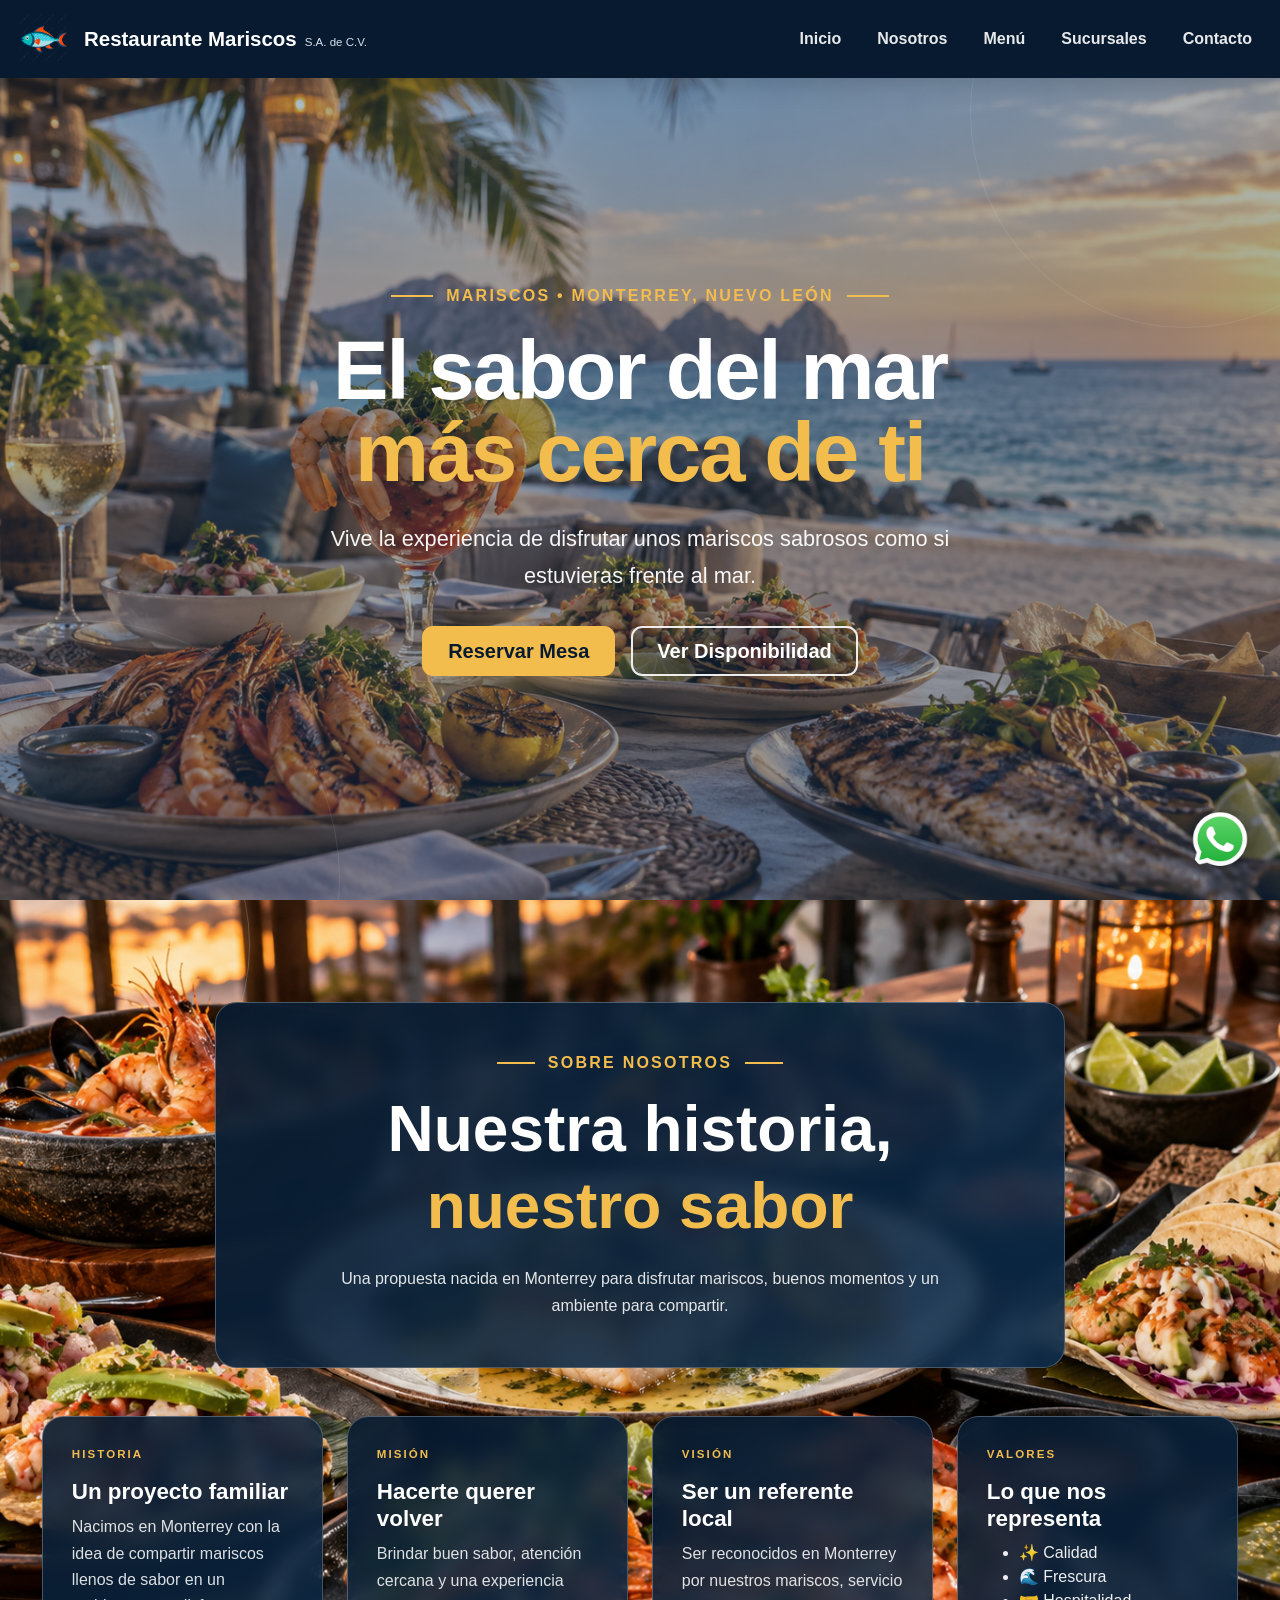
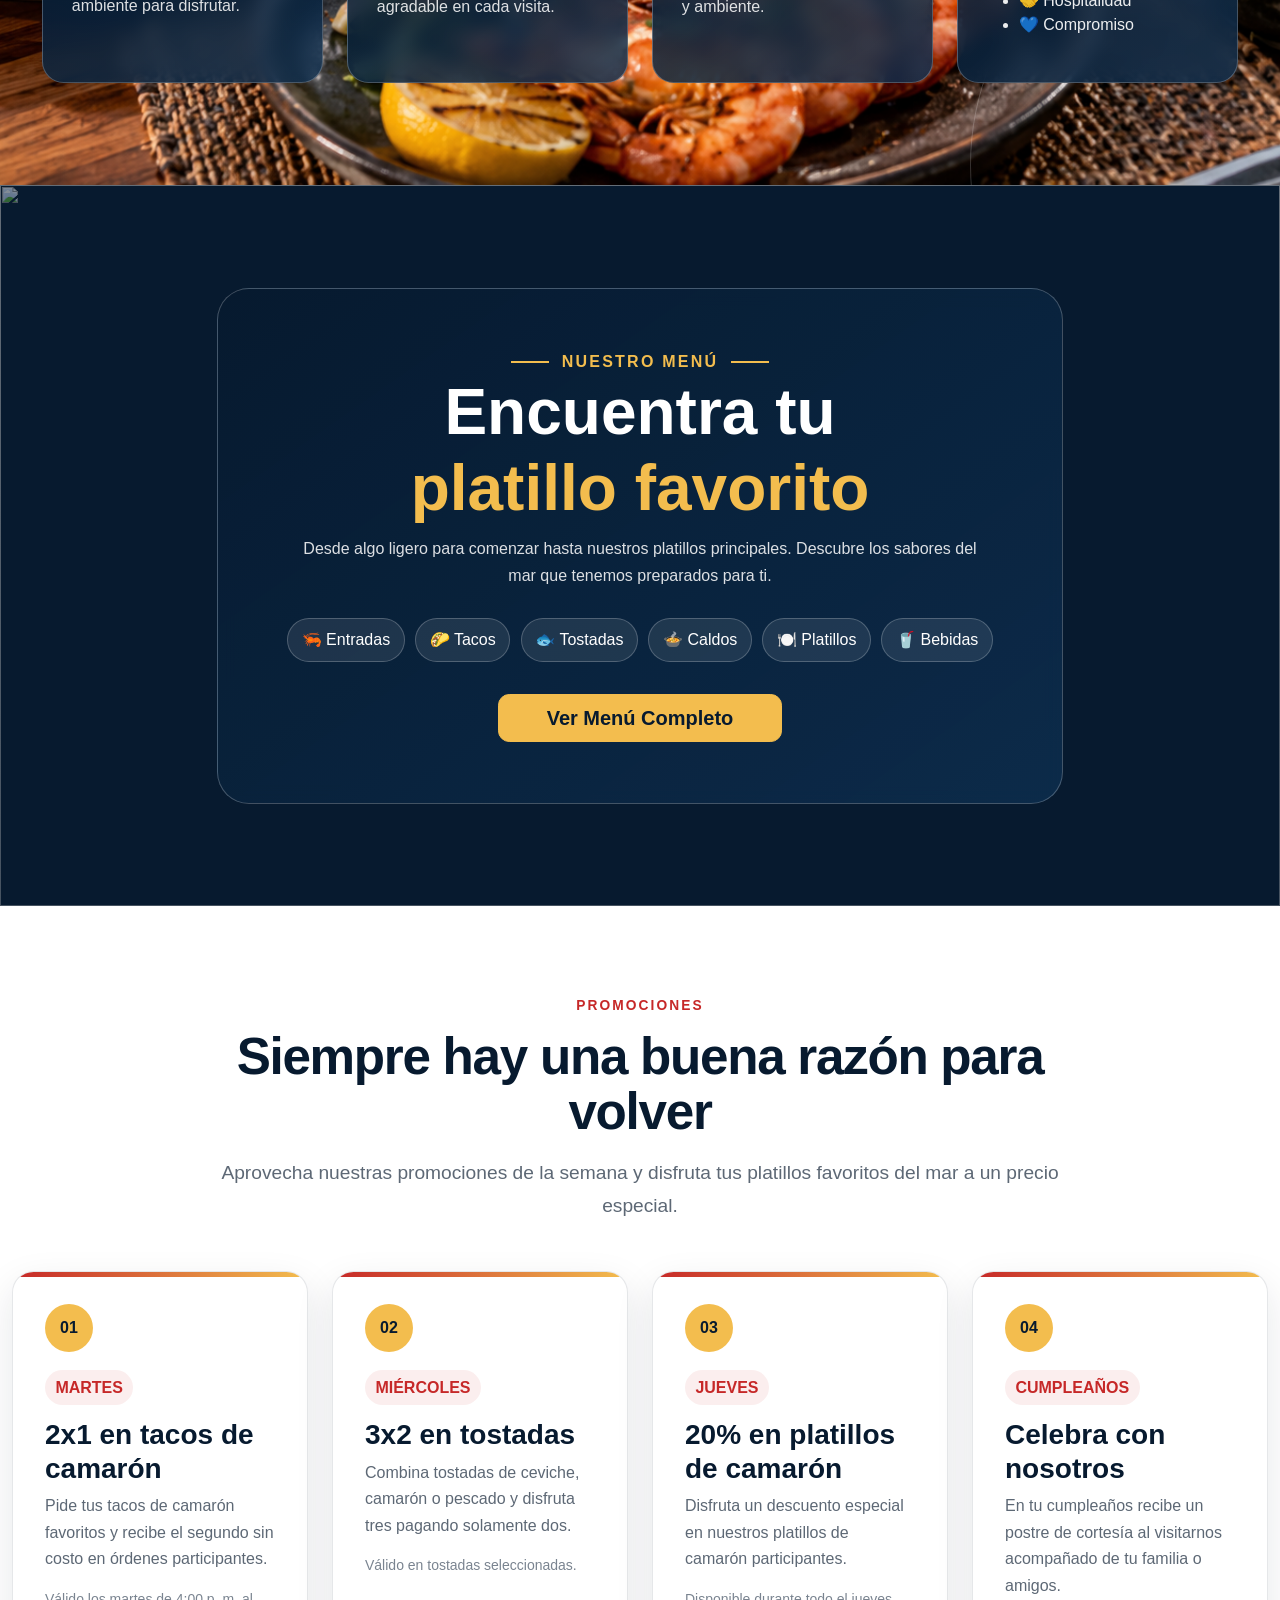
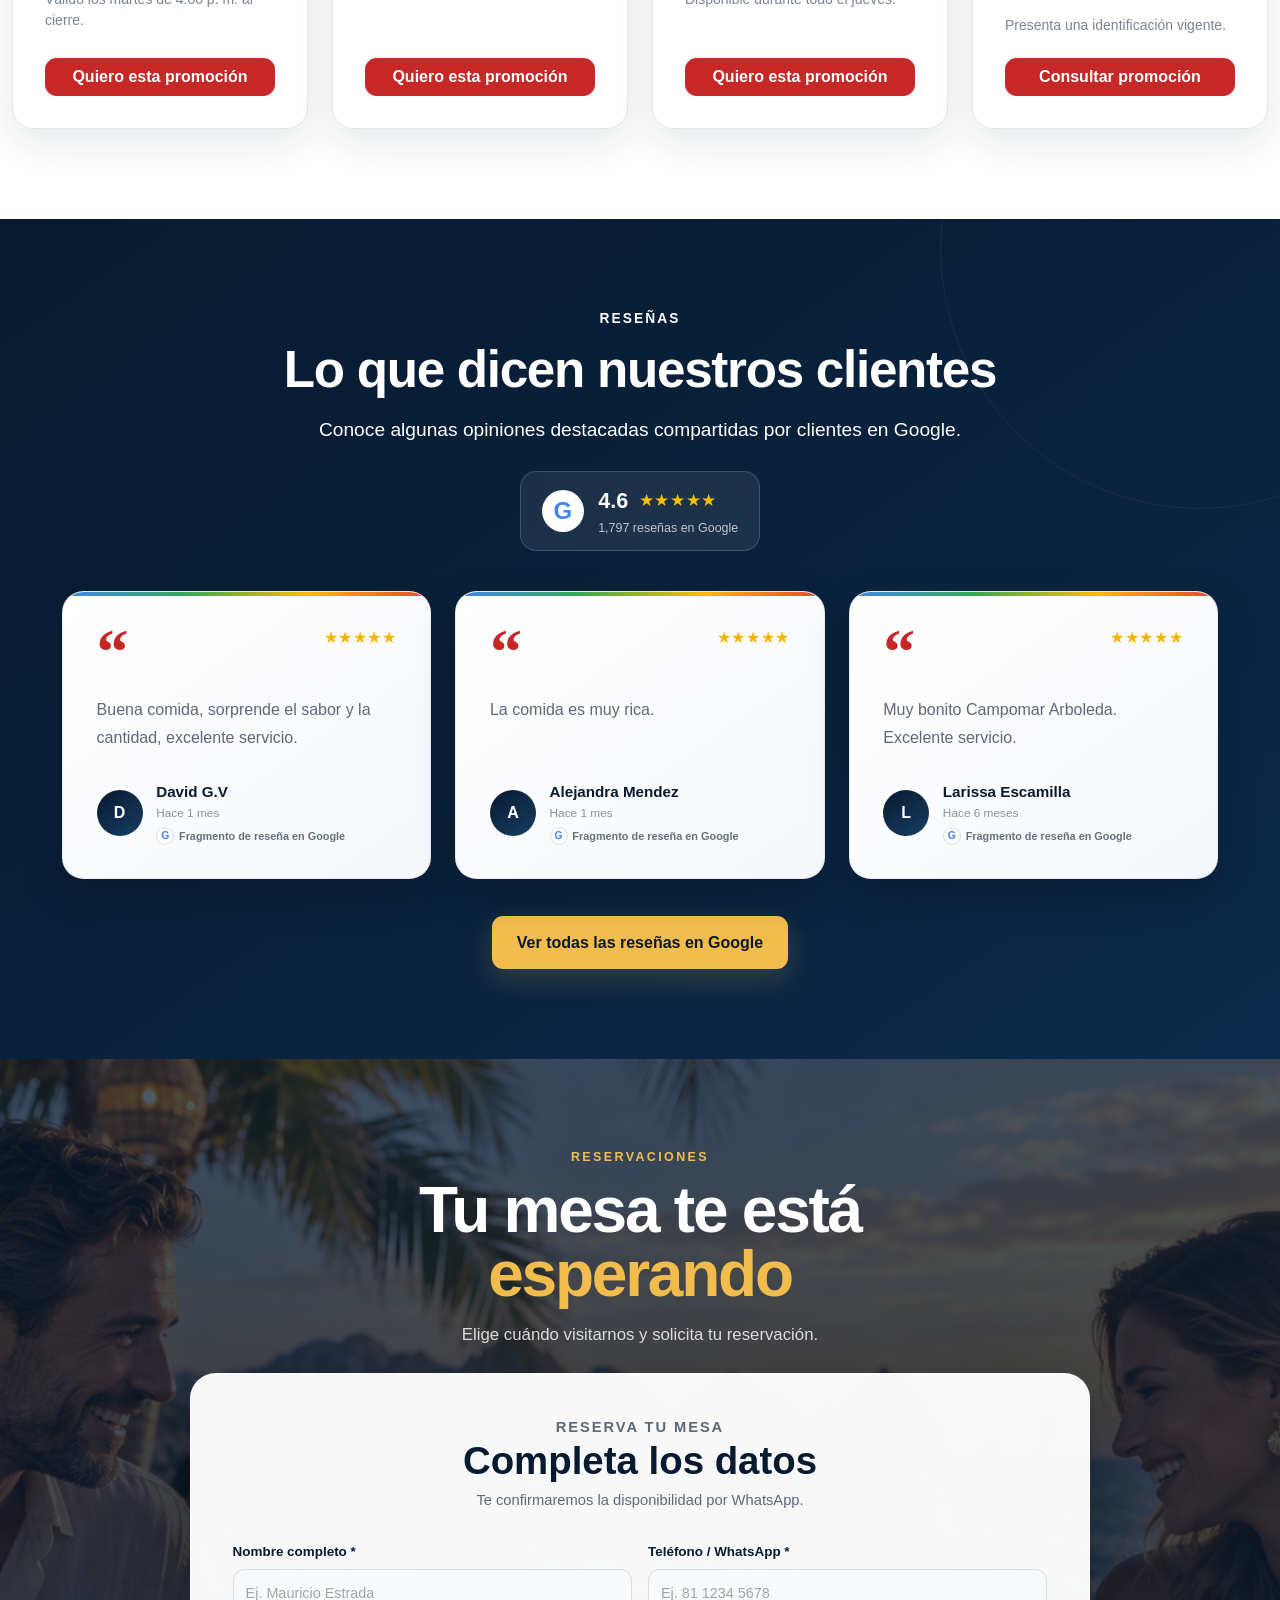
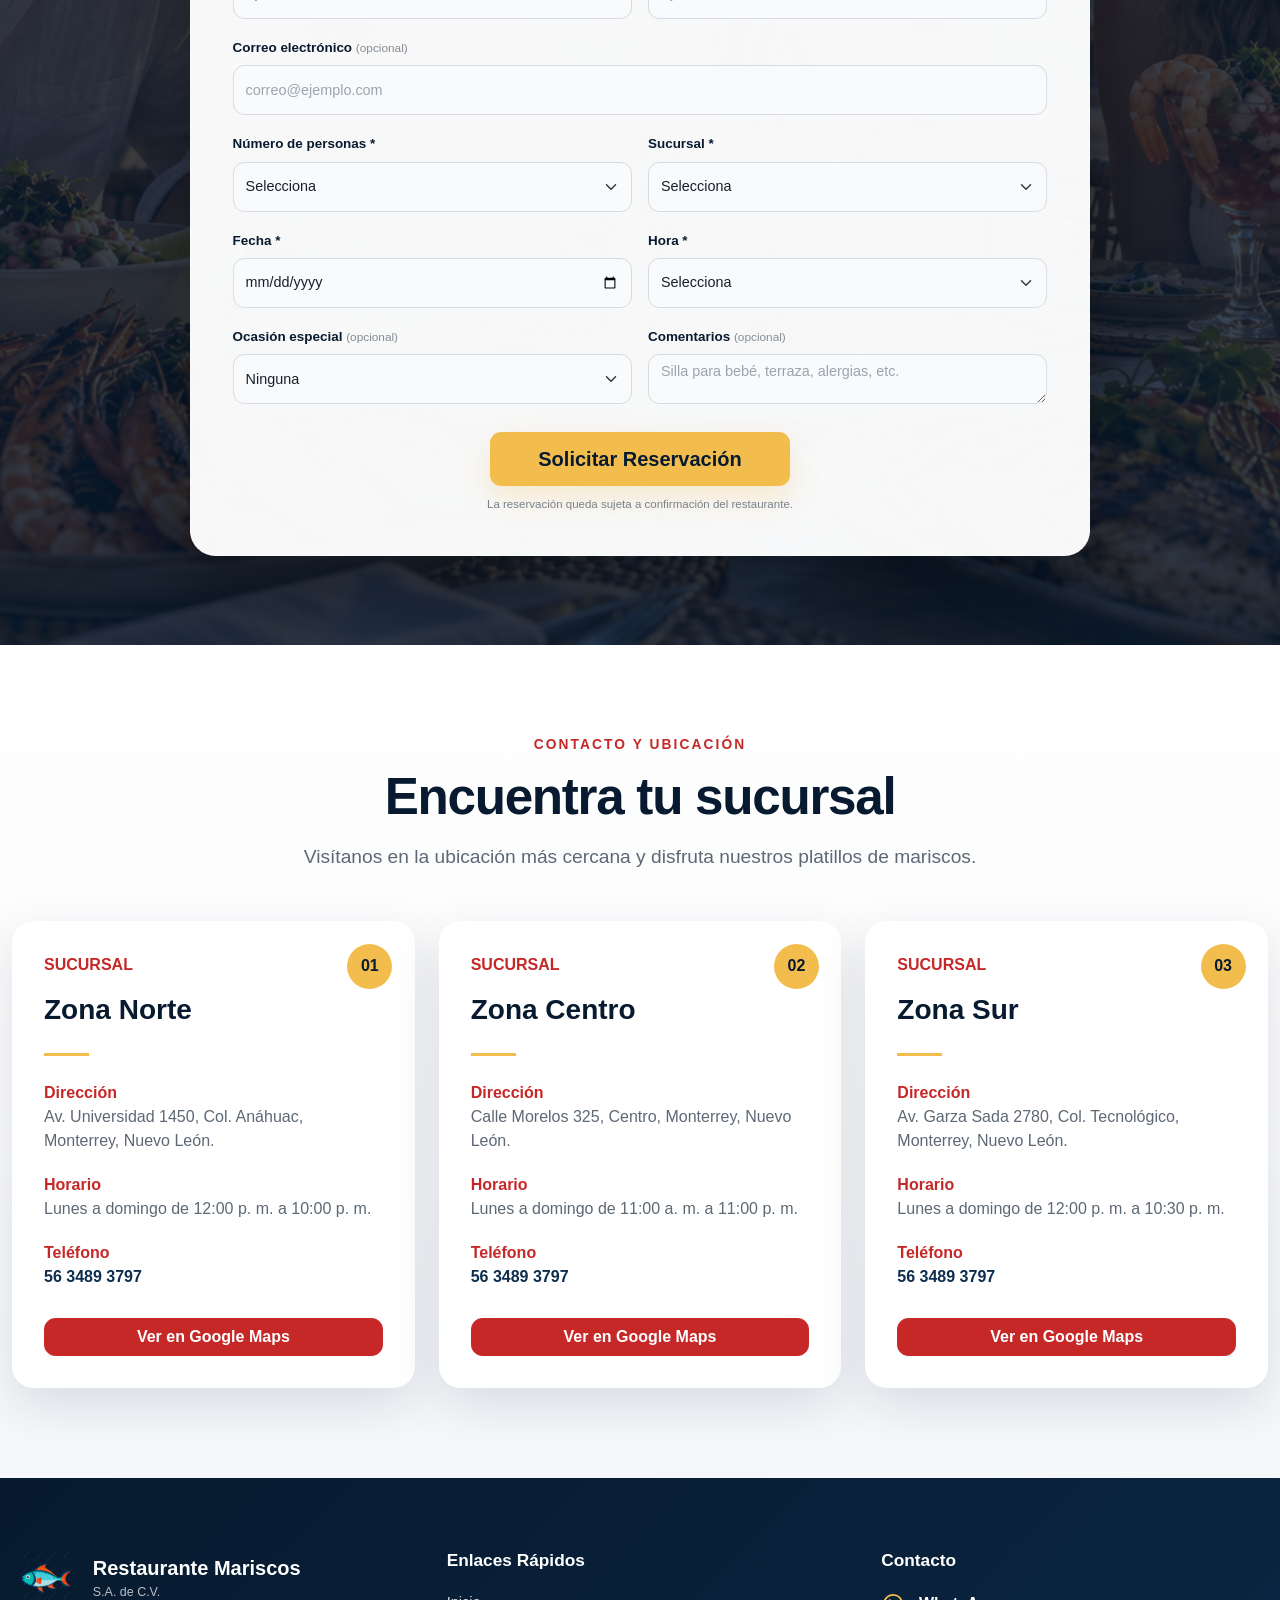
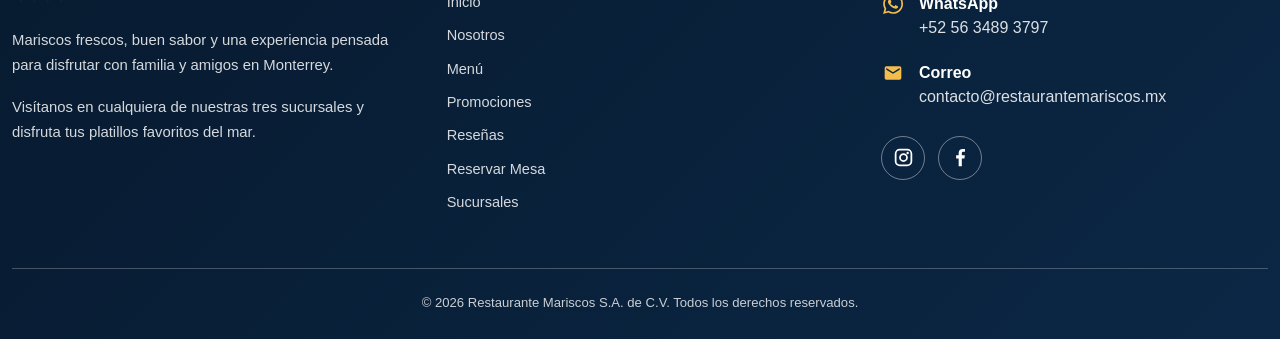
==== commit 519d05fc: "carga mas rapida" ====
--- a/index.html
+++ b/index.html
@@ -19,22 +19,20 @@
         content="Disfruta mariscos frescos en Monterrey. Consulta nuestro menú, promociones, sucursales y reserva tu mesa directamente por WhatsApp."
     >
 
-
     <!-- =========================================
          FAVICON
          ========================================= -->
 
     <link
         rel="icon"
-        type="image/png"
-        href="img/logoMariscos.png"
+        type="image/webp"
+        href="img/logoMariscos.webp"
     >
 
     <link
         rel="apple-touch-icon"
-        href="img/logoMariscos.png"
+        href="img/logoMariscos.webp"
     >
-
 
     <!-- =========================================
          BOOTSTRAP
@@ -47,7 +45,6 @@
         crossorigin="anonymous"
     >
 
-
     <!-- =========================================
          CSS PERSONALIZADO
          ========================================= -->
@@ -59,9 +56,7 @@
 
 </head>
 
-
 <body>
-
 
     <!-- =========================================
          NAVBAR
@@ -76,7 +71,6 @@
 
             <div class="container-xxl">
 
-
                 <!-- Marca -->
 
                 <a
@@ -85,7 +79,7 @@
                 >
 
                     <img
-                        src="img/logoMariscos.png"
+                        src="img/logoMariscos.webp"
                         alt="Logo de Restaurante Mariscos"
                         class="brand-logo"
                     >
@@ -103,7 +97,6 @@
                     </span>
 
                 </a>
-
 
                 <!-- Botón hamburguesa -->
 
@@ -121,7 +114,6 @@
 
                 </button>
 
-
                 <!-- Navegación -->
 
                 <div
@@ -144,7 +136,6 @@
 
                         </li>
 
-
                         <li class="nav-item">
 
                             <a
@@ -156,7 +147,6 @@
 
                         </li>
 
-
                         <li class="nav-item">
 
                             <a
@@ -168,7 +158,6 @@
 
                         </li>
 
-
                         <li class="nav-item">
 
                             <a
@@ -180,7 +169,6 @@
 
                         </li>
 
-
                         <li class="nav-item">
 
                             <a
@@ -202,14 +190,11 @@
 
     </header>
 
-
-
     <!-- =========================================
          CONTENIDO PRINCIPAL
          ========================================= -->
 
     <main>
-
 
         <!-- =========================================
              1. INICIO
@@ -221,7 +206,7 @@
         >
 
             <img
-                src="img/fondo.png"
+                src="img/fondo.webp"
                 alt=""
                 class="hero-background-image"
                 fetchpriority="high"
@@ -229,22 +214,18 @@
                 aria-hidden="true"
             >
 
-
             <div class="hero-overlay"></div>
-
 
             <div
                 class="hero-decoration hero-decoration-one"
                 aria-hidden="true"
             ></div>
 
-
             <div
                 class="hero-decoration hero-decoration-two"
                 aria-hidden="true"
             ></div>
 
-
             <div class="container-xxl hero-container">
 
                 <div class="row justify-content-center">
@@ -252,7 +233,6 @@
                     <div class="col-12 col-md-11 col-lg-9 col-xl-8">
 
                         <div class="hero-content text-center">
-
 
                             <div
                                 class="hero-eyebrow-wrapper justify-content-center"
@@ -268,7 +248,6 @@
 
                             </div>
 
-
                             <h1 class="hero-title">
 
                                 El sabor del mar
@@ -279,7 +258,6 @@
 
                             </h1>
 
-
                             <p class="hero-description mx-auto">
 
                                 Vive la experiencia de disfrutar
@@ -288,7 +266,6 @@
 
                             </p>
 
-
                             <div
                                 class="d-flex flex-column flex-sm-row justify-content-center gap-3 hero-actions"
                             >
@@ -300,7 +277,6 @@
                                     Reservar Mesa
                                 </a>
 
-
                                 <a
                                     href="#reservar"
                                     class="btn btn-outline-hero btn-lg fw-bold px-4"
@@ -319,8 +295,6 @@
             </div>
 
         </section>
-
-
 
         <!-- =========================================
              2. SOBRE NOSOTROS
@@ -332,7 +306,7 @@
         >
 
             <img
-                src="img/imgNosotros.png"
+                src="img/imgNosotros.webp"
                 alt=""
                 class="about-background-image"
                 loading="lazy"
@@ -340,21 +314,17 @@
                 aria-hidden="true"
             >
 
-
             <div
                 class="about-decoration about-decoration-one"
                 aria-hidden="true"
             ></div>
 
-
             <div
                 class="about-decoration about-decoration-two"
                 aria-hidden="true"
             ></div>
 
-
             <div class="container-xxl about-container">
-
 
                 <div class="about-intro-card text-center mx-auto">
 
@@ -372,7 +342,6 @@
 
                     </div>
 
-
                     <h2 class="about-title">
 
                         Nuestra historia,
@@ -383,7 +352,6 @@
 
                     </h2>
 
-
                     <p class="about-description">
 
                         Una propuesta nacida en Monterrey para disfrutar
@@ -392,14 +360,11 @@
                     </p>
 
                 </div>
-
-
 
                 <div
                     class="row row-cols-1 row-cols-md-2 row-cols-xl-4 g-4 about-grid"
                 >
 
-
                     <div class="col d-flex">
 
                         <article class="about-card h-100 w-100">
@@ -424,8 +389,6 @@
 
                     </div>
 
-
-
                     <div class="col d-flex">
 
                         <article class="about-card h-100 w-100">
@@ -449,8 +412,6 @@
 
                     </div>
 
-
-
                     <div class="col d-flex">
 
                         <article class="about-card h-100 w-100">
@@ -474,8 +435,6 @@
 
                     </div>
 
-
-
                     <div class="col d-flex">
 
                         <article class="about-card h-100 w-100">
@@ -487,7 +446,6 @@
                             <h3>
                                 Lo que nos representa
                             </h3>
-
 
                             <ul class="about-values-list">
 
@@ -522,8 +480,6 @@
             </div>
 
         </section>
-
-
 
         <!-- =========================================
              3. MENÚ
@@ -543,10 +499,8 @@
                 aria-hidden="true"
             >
 
-
             <div class="menu-overlay"></div>
 
-
             <div class="container-xxl menu-container">
 
                 <div class="row justify-content-center">
@@ -554,7 +508,6 @@
                     <div class="col-12 col-lg-10 col-xl-8">
 
                         <div class="menu-content-card text-center mx-auto">
-
 
                             <div
                                 class="menu-eyebrow-wrapper justify-content-center"
@@ -570,7 +523,6 @@
 
                             </div>
 
-
                             <h2 class="menu-title">
 
                                 Encuentra tu
@@ -581,7 +533,6 @@
 
                             </h2>
 
-
                             <p class="menu-description mx-auto">
 
                                 Desde algo ligero para comenzar hasta nuestros
@@ -590,7 +541,6 @@
 
                             </p>
 
-
                             <div
                                 class="menu-category-list justify-content-center"
                             >
@@ -608,7 +558,6 @@
                                 <span>🥤 Bebidas</span>
 
                             </div>
-
 
                             <a
                                 href="menuMariscos.pdf"
@@ -629,8 +578,6 @@
 
         </section>
 
-
-
         <!-- =========================================
              4. PROMOCIONES
              ========================================= -->
@@ -642,7 +589,6 @@
 
             <div class="container-xxl">
 
-
                 <div
                     class="section-heading text-center mx-auto mb-5"
                 >
@@ -651,12 +597,10 @@
                         PROMOCIONES
                     </p>
 
-
                     <h2 class="section-title">
                         Siempre hay una buena razón para volver
                     </h2>
 
-
                     <p class="section-description mt-3">
 
                         Aprovecha nuestras promociones de la semana y disfruta
@@ -665,13 +609,10 @@
                     </p>
 
                 </div>
-
-
 
                 <div
                     class="row row-cols-1 row-cols-sm-2 row-cols-xl-4 g-4"
                 >
-
 
                     <div class="col d-flex">
 
@@ -716,8 +657,6 @@
 
                     </div>
 
-
-
                     <div class="col d-flex">
 
                         <article class="experience-card h-100 w-100">
@@ -761,8 +700,6 @@
 
                     </div>
 
-
-
                     <div class="col d-flex">
 
                         <article class="experience-card h-100 w-100">
@@ -806,8 +743,6 @@
 
                     </div>
 
-
-
                     <div class="col d-flex">
 
                         <article class="experience-card h-100 w-100">
@@ -857,10 +792,8 @@
 
         </section>
 
-
-
         <!-- =========================================
-             5. RESEÑAS
+             5. RESEÑAS DE GOOGLE
              ========================================= -->
 
         <section
@@ -870,36 +803,82 @@
 
             <div class="container-xxl">
 
+                <!-- Encabezado -->
 
                 <div
-                    class="section-heading text-center mx-auto mb-5"
+                    class="section-heading text-center mx-auto mb-4"
                 >
 
                     <p class="section-eyebrow">
                         RESEÑAS
                     </p>
 
-
                     <h2 class="section-title">
                         Lo que dicen nuestros clientes
                     </h2>
 
-
                     <p class="section-description mt-3">
 
-                        Conoce algunas de las experiencias de quienes
-                        ya han disfrutado nuestros platillos.
+                        Conoce algunas opiniones destacadas
+                        compartidas por clientes en Google.
 
                     </p>
 
                 </div>
 
-
+                <!-- =====================================
+                     RESUMEN GOOGLE
+                     ===================================== -->
+
+                <div class="google-rating-summary">
+
+                    <div class="google-rating-brand">
+
+                        <span
+                            class="google-logo-letter"
+                            aria-hidden="true"
+                        >
+                            G
+                        </span>
+
+                        <div class="google-rating-info">
+
+                            <div class="google-rating-top">
+
+                                <strong class="google-rating-number">
+                                    4.6
+                                </strong>
+
+                                <span
+                                    class="google-rating-stars"
+                                    aria-label="4.6 de 5 estrellas"
+                                >
+                                    ★★★★★
+                                </span>
+
+                            </div>
+
+                            <span class="google-rating-count">
+                                1,797 reseñas en Google
+                            </span>
+
+                        </div>
+
+                    </div>
+
+                </div>
+
+                <!-- =====================================
+                     TARJETAS DE RESEÑAS
+                     ===================================== -->
 
                 <div
-                    class="row row-cols-1 row-cols-md-2 row-cols-xl-3 g-4 justify-content-center"
+                    class="row row-cols-1 row-cols-md-2 row-cols-xl-3 g-4 justify-content-center google-reviews-grid"
                 >
 
+                    <!-- =================================
+                         RESEÑA 1
+                         ================================= -->
 
                     <div class="col d-flex">
 
@@ -907,25 +886,97 @@
 
                             <div class="review-top">
 
-                                <span class="review-quote">
+                                <span
+                                    class="review-quote"
+                                    aria-hidden="true"
+                                >
                                     “
                                 </span>
 
-                                <div class="review-stars">
+                                <div
+                                    class="review-stars"
+                                    aria-label="5 de 5 estrellas"
+                                >
                                     ★★★★★
                                 </div>
 
                             </div>
 
-
-                            <p>
-
-                                Los mariscos estaban muy frescos y todo llegó
-                                con excelente presentación. Definitivamente
-                                volveremos con la familia.
+                            <p class="review-text">
+
+                                Buena comida, sorprende el sabor
+                                y la cantidad, excelente servicio.
 
                             </p>
 
+                            <div class="review-author">
+
+                                <div class="review-avatar">
+                                    D
+                                </div>
+
+                                <div class="review-author-info">
+
+                                    <strong>
+                                        David G.V
+                                    </strong>
+
+                                    <small class="review-date">
+                                        Hace 1 mes
+                                    </small>
+
+                                    <small class="google-review-source">
+
+                                        <span
+                                            class="google-mini-logo"
+                                            aria-hidden="true"
+                                        >
+                                            G
+                                        </span>
+
+                                        Fragmento de reseña en Google
+
+                                    </small>
+
+                                </div>
+
+                            </div>
+
+                        </article>
+
+                    </div>
+
+                    <!-- =================================
+                         RESEÑA 2
+                         ================================= -->
+
+                    <div class="col d-flex">
+
+                        <article class="review-card h-100 w-100">
+
+                            <div class="review-top">
+
+                                <span
+                                    class="review-quote"
+                                    aria-hidden="true"
+                                >
+                                    “
+                                </span>
+
+                                <div
+                                    class="review-stars"
+                                    aria-label="5 de 5 estrellas"
+                                >
+                                    ★★★★★
+                                </div>
+
+                            </div>
+
+                            <p class="review-text">
+
+                                La comida es muy rica.
+
+                            </p>
 
                             <div class="review-author">
 
@@ -933,16 +984,29 @@
                                     A
                                 </div>
 
-                                <div>
+                                <div class="review-author-info">
 
                                     <strong>
-                                        Andrea M.
+                                        Alejandra Mendez
                                     </strong>
 
-                                    <small>
-                                        Cliente
+                                    <small class="review-date">
+                                        Hace 1 mes
                                     </small>
 
+                                    <small class="google-review-source">
+
+                                        <span
+                                            class="google-mini-logo"
+                                            aria-hidden="true"
+                                        >
+                                            G
+                                        </span>
+
+                                        Fragmento de reseña en Google
+
+                                    </small>
+
                                 </div>
 
                             </div>
@@ -951,7 +1015,9 @@
 
                     </div>
 
-
+                    <!-- =================================
+                         RESEÑA 3
+                         ================================= -->
 
                     <div class="col d-flex">
 
@@ -959,42 +1025,58 @@
 
                             <div class="review-top">
 
-                                <span class="review-quote">
+                                <span
+                                    class="review-quote"
+                                    aria-hidden="true"
+                                >
                                     “
                                 </span>
 
-                                <div class="review-stars">
+                                <div
+                                    class="review-stars"
+                                    aria-label="5 de 5 estrellas"
+                                >
                                     ★★★★★
                                 </div>
 
                             </div>
 
-
-                            <p>
-
-                                Muy buen sabor y excelente atención.
-                                Los tacos de camarón y las tostadas
-                                fueron nuestros favoritos.
+                            <p class="review-text">
+
+                                Muy bonito Campomar Arboleda.
+                                Excelente servicio.
 
                             </p>
 
-
                             <div class="review-author">
 
                                 <div class="review-avatar">
-                                    R
+                                    L
                                 </div>
 
-                                <div>
+                                <div class="review-author-info">
 
                                     <strong>
-                                        Ricardo G.
+                                        Larissa Escamilla
                                     </strong>
 
-                                    <small>
-                                        Cliente
+                                    <small class="review-date">
+                                        Hace 6 meses
                                     </small>
 
+                                    <small class="google-review-source">
+
+                                        <span
+                                            class="google-mini-logo"
+                                            aria-hidden="true"
+                                        >
+                                            G
+                                        </span>
+
+                                        Fragmento de reseña en Google
+
+                                    </small>
+
                                 </div>
 
                             </div>
@@ -1003,65 +1085,28 @@
 
                     </div>
 
-
-
-                    <div class="col d-flex">
-
-                        <article class="review-card h-100 w-100">
-
-                            <div class="review-top">
-
-                                <span class="review-quote">
-                                    “
-                                </span>
-
-                                <div class="review-stars">
-                                    ★★★★★
-                                </div>
-
-                            </div>
-
-
-                            <p>
-
-                                El ambiente está muy agradable y los platillos
-                                tienen muy buena porción. Una excelente opción
-                                para comer mariscos.
-
-                            </p>
-
-
-                            <div class="review-author">
-
-                                <div class="review-avatar">
-                                    M
-                                </div>
-
-                                <div>
-
-                                    <strong>
-                                        Mariana S.
-                                    </strong>
-
-                                    <small>
-                                        Cliente
-                                    </small>
-
-                                </div>
-
-                            </div>
-
-                        </article>
-
-                    </div>
-
                 </div>
 
+                <!-- =====================================
+                     BOTÓN GOOGLE
+                     ===================================== -->
+
+                <div class="google-reviews-actions">
+
+                    <a
+                        href="https://www.google.com/maps/search/?api=1&query=Campomar+Arboleda+San+Pedro+Garza+Garcia"
+                        target="_blank"
+                        rel="noopener noreferrer"
+                        class="btn btn-google-reviews fw-bold"
+                    >
+                        Ver todas las reseñas en Google
+                    </a>
+
+                </div>
+
             </div>
 
         </section>
-
-
 
         <!-- =========================================
              6. RESERVACIÓN
@@ -1074,9 +1119,7 @@
 
             <div class="reservation-overlay"></div>
 
-
             <div class="container-xxl reservation-container">
-
 
                 <!-- Encabezado -->
 
@@ -1086,7 +1129,6 @@
                         RESERVACIONES
                     </p>
 
-
                     <h2 class="reservation-title">
 
                         Tu mesa te está
@@ -1097,7 +1139,6 @@
 
                     </h2>
 
-
                     <p class="reservation-description">
 
                         Elige cuándo visitarnos y solicita tu reservación.
@@ -1106,9 +1147,7 @@
 
                 </div>
 
-
                 <br>
-
 
                 <!-- Formulario -->
 
@@ -1120,19 +1159,15 @@
                             RESERVA TU MESA
                         </p>
 
-
                         <h3>
                             Completa los datos
                         </h3>
 
-
                         <p>
                             Te confirmaremos la disponibilidad por WhatsApp.
                         </p>
 
                     </div>
-
-
 
                     <form
                         id="reservation-form"
@@ -1140,7 +1175,6 @@
                     >
 
                         <div class="row g-3">
-
 
                             <!-- Nombre -->
 
@@ -1165,8 +1199,6 @@
 
                             </div>
 
-
-
                             <!-- Teléfono -->
 
                             <div class="col-12 col-md-6">
@@ -1190,8 +1222,6 @@
 
                             </div>
 
-
-
                             <!-- Correo -->
 
                             <div class="col-12">
@@ -1219,8 +1249,6 @@
 
                             </div>
 
-
-
                             <!-- Personas -->
 
                             <div class="col-12 col-md-6">
@@ -1291,8 +1319,6 @@
 
                             </div>
 
-
-
                             <!-- Sucursal -->
 
                             <div class="col-12 col-md-6">
@@ -1330,8 +1356,6 @@
                                 </select>
 
                             </div>
-
-
 
                             <!-- Fecha -->
 
@@ -1354,8 +1378,6 @@
 
                             </div>
 
-
-
                             <!-- Hora -->
 
                             <div class="col-12 col-md-6">
@@ -1462,8 +1484,6 @@
 
                             </div>
 
-
-
                             <!-- Ocasión -->
 
                             <div class="col-12 col-md-6">
@@ -1513,8 +1533,6 @@
                                 </select>
 
                             </div>
-
-
 
                             <!-- Comentarios -->
 
@@ -1544,8 +1562,6 @@
 
                         </div>
 
-
-
                         <!-- Submit -->
 
                         <div class="reservation-submit-area">
@@ -1557,7 +1573,6 @@
                                 Solicitar Reservación
                             </button>
 
-
                             <p>
 
                                 La reservación queda sujeta a confirmación
@@ -1574,8 +1589,6 @@
             </div>
 
         </section>
-
-
 
         <!-- =========================================
              7. SUCURSALES
@@ -1588,7 +1601,6 @@
 
             <div class="container-xxl">
 
-
                 <div
                     class="section-heading text-center mx-auto mb-5"
                 >
@@ -1597,12 +1609,10 @@
                         CONTACTO Y UBICACIÓN
                     </p>
 
-
                     <h2 class="section-title">
                         Encuentra tu sucursal
                     </h2>
 
-
                     <p class="section-description mt-3">
 
                         Visítanos en la ubicación más cercana
@@ -1611,14 +1621,11 @@
                     </p>
 
                 </div>
-
-
 
                 <div
                     class="row row-cols-1 row-cols-md-2 row-cols-xl-3 g-4 justify-content-center"
                 >
 
-
                     <!-- Norte -->
 
                     <div class="col d-flex">
@@ -1628,7 +1635,6 @@
                             <div class="location-number">
                                 01
                             </div>
-
 
                             <div class="location-card-content">
 
@@ -1642,7 +1648,6 @@
 
                                 <div class="location-separator"></div>
 
-
                                 <div class="location-info">
 
                                     <div>
@@ -1661,7 +1666,6 @@
 
                                     </div>
 
-
                                     <div>
 
                                         <strong>
@@ -1677,7 +1681,6 @@
 
                                     </div>
 
-
                                     <div>
 
                                         <strong>
@@ -1691,7 +1694,6 @@
                                     </div>
 
                                 </div>
-
 
                                 <a
                                     href="https://www.google.com/maps/search/?api=1&query=Av.+Universidad+1450,+Col.+Anáhuac,+Monterrey,+Nuevo+León"
@@ -1708,8 +1710,6 @@
 
                     </div>
 
-
-
                     <!-- Centro -->
 
                     <div class="col d-flex">
@@ -1719,7 +1719,6 @@
                             <div class="location-number">
                                 02
                             </div>
-
 
                             <div class="location-card-content">
 
@@ -1733,7 +1732,6 @@
 
                                 <div class="location-separator"></div>
 
-
                                 <div class="location-info">
 
                                     <div>
@@ -1752,7 +1750,6 @@
 
                                     </div>
 
-
                                     <div>
 
                                         <strong>
@@ -1768,7 +1765,6 @@
 
                                     </div>
 
-
                                     <div>
 
                                         <strong>
@@ -1782,7 +1778,6 @@
                                     </div>
 
                                 </div>
-
 
                                 <a
                                     href="https://www.google.com/maps/search/?api=1&query=Calle+Morelos+325,+Centro,+Monterrey,+Nuevo+León"
@@ -1799,8 +1794,6 @@
 
                     </div>
 
-
-
                     <!-- Sur -->
 
                     <div class="col d-flex">
@@ -1810,7 +1803,6 @@
                             <div class="location-number">
                                 03
                             </div>
-
 
                             <div class="location-card-content">
 
@@ -1824,7 +1816,6 @@
 
                                 <div class="location-separator"></div>
 
-
                                 <div class="location-info">
 
                                     <div>
@@ -1843,7 +1834,6 @@
 
                                     </div>
 
-
                                     <div>
 
                                         <strong>
@@ -1859,7 +1849,6 @@
 
                                     </div>
 
-
                                     <div>
 
                                         <strong>
@@ -1873,7 +1862,6 @@
                                     </div>
 
                                 </div>
-
 
                                 <a
                                     href="https://www.google.com/maps/search/?api=1&query=Av.+Garza+Sada+2780,+Col.+Tecnológico,+Monterrey,+Nuevo+León"
@@ -1898,8 +1886,6 @@
 
     </main>
 
-
-
     <!-- =========================================
          FOOTER
          ========================================= -->
@@ -1913,7 +1899,6 @@
 
             <div class="row g-5 footer-main">
 
-
                 <!-- Información -->
 
                 <div class="col-12 col-lg-4">
@@ -1924,7 +1909,7 @@
                     >
 
                         <img
-                            src="img/logoMariscos.png"
+                            src="img/logoMariscos.webp"
                             alt="Logo de Restaurante Mariscos"
                         >
 
@@ -1942,7 +1927,6 @@
 
                     </a>
 
-
                     <p class="footer-about-text">
 
                         Mariscos frescos, buen sabor y una experiencia
@@ -1951,7 +1935,6 @@
 
                     </p>
 
-
                     <p class="footer-about-text footer-about-secondary">
 
                         Visítanos en cualquiera de nuestras tres sucursales
@@ -1960,8 +1943,6 @@
                     </p>
 
                 </div>
-
-
 
                 <!-- Enlaces -->
 
@@ -1970,7 +1951,6 @@
                     <h2 class="footer-column-title">
                         Enlaces Rápidos
                     </h2>
-
 
                     <nav
                         class="footer-links"
@@ -2009,8 +1989,6 @@
 
                 </div>
 
-
-
                 <!-- Contacto -->
 
                 <div class="col-12 col-md-6 col-lg-4">
@@ -2019,9 +1997,7 @@
                         Contacto
                     </h2>
 
-
                     <div class="footer-contact-list">
-
 
                         <!-- WhatsApp -->
 
@@ -2045,7 +2021,6 @@
                                 </svg>
 
                             </span>
-
 
                             <div>
 
@@ -2067,8 +2042,6 @@
 
                         </div>
 
-
-
                         <!-- Correo -->
 
                         <div class="footer-contact-item">
@@ -2088,7 +2061,6 @@
 
                             </span>
 
-
                             <div>
 
                                 <strong>
@@ -2105,12 +2077,9 @@
 
                     </div>
 
-
+                    <!-- Redes sociales -->
 
                     <div class="footer-socials">
-
-
-                        <!-- Instagram -->
 
                         <a
                             href="https://www.instagram.com/"
@@ -2130,10 +2099,6 @@
 
                         </a>
 
-
-
-                        <!-- Facebook -->
-
                         <a
                             href="https://www.facebook.com/"
                             target="_blank"
@@ -2158,9 +2123,7 @@
 
             </div>
 
-
             <hr class="footer-line">
-
 
             <div class="footer-bottom">
 
@@ -2176,8 +2139,6 @@
         </div>
 
     </footer>
-
-
 
     <!-- =========================================
          WHATSAPP FLOTANTE
@@ -2194,14 +2155,12 @@
     >
 
         <img
-            src="img/WhatsApp_icon.png"
+            src="img/WhatsApp_icon.webp"
             alt="WhatsApp"
             class="whatsapp-logo-img"
         >
 
     </a>
-
-
 
     <!-- =========================================
          BOOTSTRAP JS
@@ -2213,14 +2172,12 @@
         crossorigin="anonymous"
     ></script>
 
-
     <!-- =========================================
          JS PROPIO
          ========================================= -->
 
     <script src="script.js"></script>
 
-
 </body>
 
 </html>
--- a/styles.css
+++ b/styles.css
@@ -2,7 +2,6 @@
    RESTAURANTE MARISCOS
    ===================================================== */
 
-
 /* =====================================================
    VARIABLES
    ===================================================== */
@@ -38,7 +37,6 @@
 
 }
 
-
 /* =====================================================
    GENERAL
    ===================================================== */
@@ -48,7 +46,6 @@
     scroll-behavior: smooth;
 
 }
-
 
 body {
 
@@ -66,20 +63,17 @@
 
 }
 
-
 img {
 
     display: block;
 
 }
 
-
 .section-anchor {
 
     scroll-margin-top: 86px;
 
 }
-
 
 .section-padding {
 
@@ -93,7 +87,6 @@
 
 }
 
-
 /* =====================================================
    TIPOGRAFÍA GENERAL
    ===================================================== */
@@ -113,7 +106,6 @@
     text-transform: uppercase;
 
 }
-
 
 .section-title {
 
@@ -136,7 +128,6 @@
 
 }
 
-
 .section-description {
 
     color: var(--texto-secundario);
@@ -152,13 +143,11 @@
 
 }
 
-
 .section-heading {
 
     max-width: 850px;
 
 }
-
 
 /* =====================================================
    NAVBAR
@@ -179,7 +168,6 @@
 
 }
 
-
 .site-navbar {
 
     min-height: 78px;
@@ -189,7 +177,6 @@
 
 }
 
-
 .brand-logo {
 
     width: 64px;
@@ -199,7 +186,6 @@
     object-fit: contain;
 
 }
-
 
 .brand-name {
 
@@ -216,7 +202,6 @@
 
 }
 
-
 .brand-company {
 
     color: #d8e2ec;
@@ -225,7 +210,6 @@
 
 }
 
-
 .site-navbar .nav-link {
 
     color:
@@ -241,7 +225,6 @@
     border-radius: 0.55rem;
 
 }
-
 
 .site-navbar .nav-link:hover,
 .site-navbar .nav-link:focus {
@@ -258,7 +241,6 @@
 
 }
 
-
 .navbar-toggler {
 
     border-color:
@@ -270,7 +252,6 @@
         );
 
 }
-
 
 /* =====================================================
    BOTONES
@@ -288,7 +269,6 @@
 
 }
 
-
 .btn:hover {
 
     transform:
@@ -296,7 +276,6 @@
 
 }
 
-
 .btn-red {
 
     color: var(--blanco);
@@ -307,7 +286,6 @@
 
 }
 
-
 .btn-red:hover {
 
     color: var(--blanco);
@@ -318,7 +296,6 @@
 
 }
 
-
 .btn-gold {
 
     color: var(--azul-principal);
@@ -329,7 +306,6 @@
 
 }
 
-
 .btn-gold:hover {
 
     color: var(--azul-principal);
@@ -339,7 +315,6 @@
     background-color: var(--dorado-hover);
 
 }
-
 
 .btn-reservation {
 
@@ -360,7 +335,6 @@
 
 }
 
-
 .btn-reservation:hover {
 
     color: var(--azul-principal);
@@ -372,7 +346,6 @@
         var(--dorado-hover);
 
 }
-
 
 .btn-outline-hero {
 
@@ -397,7 +370,6 @@
 
 }
 
-
 .btn-outline-hero:hover {
 
     color:
@@ -410,7 +382,6 @@
         var(--blanco);
 
 }
-
 
 /* =====================================================
    HERO
@@ -436,7 +407,6 @@
 
 }
 
-
 .hero-background-image {
 
     position: absolute;
@@ -450,7 +420,6 @@
     object-fit: cover;
 
 }
-
 
 .hero-overlay {
 
@@ -469,7 +438,6 @@
 
 }
 
-
 .hero-container {
 
     position: relative;
@@ -492,7 +460,6 @@
 
 }
 
-
 .hero-content {
 
     max-width: 900px;
@@ -501,7 +468,6 @@
 
 }
 
-
 .hero-eyebrow-wrapper {
 
     display: flex;
@@ -512,7 +478,6 @@
 
 }
 
-
 .hero-eyebrow {
 
     color:
@@ -523,7 +488,6 @@
     letter-spacing: 0.14rem;
 
 }
-
 
 .hero-eyebrow-line {
 
@@ -535,7 +499,6 @@
         var(--dorado);
 
 }
-
 
 .hero-title {
 
@@ -559,7 +522,6 @@
 
 }
 
-
 .hero-title span {
 
     display: block;
@@ -568,7 +530,6 @@
         var(--dorado);
 
 }
-
 
 .hero-description {
 
@@ -595,13 +556,11 @@
 
 }
 
-
 .hero-actions {
 
     margin-top: 2rem;
 
 }
-
 
 .hero-decoration {
 
@@ -622,7 +581,6 @@
 
 }
 
-
 .hero-decoration-one {
 
     top: -180px;
@@ -635,7 +593,6 @@
 
 }
 
-
 .hero-decoration-two {
 
     bottom: -240px;
@@ -647,7 +604,6 @@
     height: 520px;
 
 }
-
 
 /* =====================================================
    NOSOTROS
@@ -664,7 +620,6 @@
 
 }
 
-
 .about-background-image {
 
     position: absolute;
@@ -678,7 +633,6 @@
     object-fit: cover;
 
 }
-
 
 .about-container {
 
@@ -702,7 +656,6 @@
 
 }
 
-
 .about-intro-card {
 
     max-width: 850px;
@@ -740,7 +693,6 @@
 
 }
 
-
 .about-eyebrow-wrapper {
 
     display: flex;
@@ -751,7 +703,6 @@
 
 }
 
-
 .about-eyebrow {
 
     color:
@@ -762,7 +713,6 @@
     letter-spacing: 0.14rem;
 
 }
-
 
 .about-eyebrow-line {
 
@@ -774,7 +724,6 @@
         var(--dorado);
 
 }
-
 
 .about-title {
 
@@ -794,7 +743,6 @@
 
 }
 
-
 .about-title span {
 
     display: block;
@@ -803,7 +751,6 @@
         var(--dorado);
 
 }
-
 
 .about-description {
 
@@ -824,7 +771,6 @@
 
 }
 
-
 .about-grid {
 
     max-width: 1220px;
@@ -832,7 +778,6 @@
     margin-inline: auto;
 
 }
-
 
 .about-card {
 
@@ -865,7 +810,6 @@
 
 }
 
-
 .about-card-label {
 
     color:
@@ -879,7 +823,6 @@
 
 }
 
-
 .about-card h3 {
 
     color:
@@ -891,7 +834,6 @@
 
 }
 
-
 .about-card-text {
 
     color:
@@ -906,7 +848,6 @@
 
 }
 
-
 .about-values-list {
 
     color:
@@ -918,7 +859,6 @@
         );
 
 }
-
 
 .about-decoration {
 
@@ -937,7 +877,6 @@
 
 }
 
-
 .about-decoration-one {
 
     top: -170px;
@@ -950,7 +889,6 @@
 
 }
 
-
 .about-decoration-two {
 
     right: -230px;
@@ -962,7 +900,6 @@
     height: 540px;
 
 }
-
 
 /* =====================================================
    MENÚ
@@ -985,7 +922,6 @@
 
 }
 
-
 .menu-background-image {
 
     position: absolute;
@@ -999,7 +935,6 @@
     object-fit: cover;
 
 }
-
 
 .menu-overlay {
 
@@ -1017,7 +952,6 @@
         );
 
 }
-
 
 .menu-container {
 
@@ -1035,7 +969,6 @@
 
 }
 
-
 .menu-content-card {
 
     max-width: 850px;
@@ -1071,7 +1004,6 @@
 
 }
 
-
 .menu-eyebrow-wrapper {
 
     display: flex;
@@ -1082,7 +1014,6 @@
 
 }
 
-
 .menu-eyebrow {
 
     color:
@@ -1093,7 +1024,6 @@
     letter-spacing: 0.14rem;
 
 }
-
 
 .menu-eyebrow-line {
 
@@ -1105,7 +1035,6 @@
         var(--dorado);
 
 }
-
 
 .menu-title {
 
@@ -1123,7 +1052,6 @@
 
 }
 
-
 .menu-title span {
 
     display: block;
@@ -1133,7 +1061,6 @@
 
 }
 
-
 .menu-description {
 
     max-width: 680px;
@@ -1150,7 +1077,6 @@
 
 }
 
-
 .menu-category-list {
 
     margin-top: 1.8rem;
@@ -1162,7 +1088,6 @@
     gap: 0.65rem;
 
 }
-
 
 .menu-category-list span {
 
@@ -1194,13 +1119,11 @@
 
 }
 
-
 .menu-button {
 
     margin-top: 2rem;
 
 }
-
 
 /* =====================================================
    PROMOCIONES
@@ -1212,7 +1135,6 @@
         var(--blanco);
 
 }
-
 
 .experience-card {
 
@@ -1259,7 +1181,6 @@
 
 }
 
-
 .experience-card::before {
 
     position: absolute;
@@ -1283,7 +1204,6 @@
 
 }
 
-
 .experience-icon {
 
     width: 48px;
@@ -1309,7 +1229,6 @@
     font-weight: 900;
 
 }
-
 
 .promotion-day {
 
@@ -1336,7 +1255,6 @@
 
 }
 
-
 .experience-card h3 {
 
     margin-top: 0.8rem;
@@ -1348,7 +1266,6 @@
 
 }
 
-
 .experience-card p {
 
     color:
@@ -1358,7 +1275,6 @@
 
 }
 
-
 .promotion-note {
 
     margin-bottom: 1.4rem;
@@ -1367,18 +1283,59 @@
 
 }
 
-
 /* =====================================================
-   RESEÑAS
+   RESEÑAS DE GOOGLE
    ===================================================== */
 
 .reviews-section {
 
-    background-color:
-        var(--azul-principal);
-
-}
-
+    position: relative;
+
+    overflow: hidden;
+
+    background:
+        linear-gradient(
+            145deg,
+            #071a2f,
+            #0b2949
+        );
+
+}
+
+.reviews-section::before {
+
+    position: absolute;
+
+    top: -230px;
+
+    right: -180px;
+
+    width: 520px;
+
+    height: 520px;
+
+    border:
+        1px solid
+        rgba(
+            255,
+            255,
+            255,
+            0.06
+        );
+
+    border-radius: 50%;
+
+    content: "";
+
+}
+
+.reviews-section .container-xxl {
+
+    position: relative;
+
+    z-index: 2;
+
+}
 
 .reviews-section .section-eyebrow,
 .reviews-section .section-title,
@@ -1389,19 +1346,186 @@
 
 }
 
+/* =====================================================
+   RESUMEN GENERAL DE GOOGLE
+   ===================================================== */
+
+.google-rating-summary {
+
+    margin:
+        0
+        auto
+        2.5rem;
+
+    display: flex;
+
+    justify-content: center;
+
+}
+
+.google-rating-brand {
+
+    padding:
+        0.8rem
+        1.3rem;
+
+    display: inline-flex;
+
+    align-items: center;
+
+    gap: 0.9rem;
+
+    border:
+        1px solid
+        rgba(
+            255,
+            255,
+            255,
+            0.16
+        );
+
+    border-radius: 1rem;
+
+    color:
+        var(--blanco);
+
+    background-color:
+        rgba(
+            255,
+            255,
+            255,
+            0.08
+        );
+
+    backdrop-filter:
+        blur(8px);
+
+}
+
+.google-logo-letter {
+
+    width: 42px;
+
+    height: 42px;
+
+    display: flex;
+
+    justify-content: center;
+
+    align-items: center;
+
+    flex-shrink: 0;
+
+    border-radius: 50%;
+
+    color: #4285f4;
+
+    background-color:
+        var(--blanco);
+
+    font-size: 1.5rem;
+
+    font-weight: 900;
+
+    font-family:
+        Arial,
+        Helvetica,
+        sans-serif;
+
+}
+
+.google-rating-info {
+
+    display: flex;
+
+    flex-direction: column;
+
+}
+
+.google-rating-top {
+
+    display: flex;
+
+    align-items: center;
+
+    gap: 0.65rem;
+
+}
+
+.google-rating-number {
+
+    color:
+        var(--blanco);
+
+    font-size: 1.35rem;
+
+    font-weight: 900;
+
+}
+
+.google-rating-stars {
+
+    color: #fbbc04;
+
+    font-size: 1.05rem;
+
+    letter-spacing: 0.04rem;
+
+}
+
+.google-rating-count {
+
+    margin-top: 0.1rem;
+
+    color:
+        rgba(
+            255,
+            255,
+            255,
+            0.72
+        );
+
+    font-size: 0.78rem;
+
+}
+
+/* =====================================================
+   GRID RESEÑAS
+   ===================================================== */
+
+.google-reviews-grid {
+
+    max-width: 1180px;
+
+    margin-inline: auto;
+
+}
 
 .review-card {
+
+    position: relative;
 
     padding:
         clamp(
-            1.6rem,
+            1.7rem,
             3vw,
-            2rem
+            2.1rem
         );
 
     display: flex;
 
     flex-direction: column;
+
+    overflow: hidden;
+
+    border:
+        1px solid
+        rgba(
+            7,
+            26,
+            47,
+            0.08
+        );
 
     border-radius:
         var(--radio);
@@ -1410,22 +1534,68 @@
         linear-gradient(
             145deg,
             #ffffff,
-            #f8fafc
+            #f6f8fb
         );
 
     box-shadow:
         0
-        12px
-        36px
+        16px
+        40px
         rgba(
             0,
             0,
             0,
-            0.22
-        );
-
-}
-
+            0.20
+        );
+
+    transition:
+        transform 0.25s ease,
+        box-shadow 0.25s ease;
+
+}
+
+.review-card::before {
+
+    position: absolute;
+
+    top: 0;
+
+    left: 0;
+
+    width: 100%;
+
+    height: 4px;
+
+    content: "";
+
+    background:
+        linear-gradient(
+            90deg,
+            #4285f4,
+            #34a853,
+            #fbbc04,
+            #ea4335
+        );
+
+}
+
+.review-card:hover {
+
+    transform:
+        translateY(-5px);
+
+    box-shadow:
+        0
+        24px
+        52px
+        rgba(
+            0,
+            0,
+            0,
+            0.26
+        );
+
+}
 
 .review-top {
 
@@ -1434,8 +1604,12 @@
     justify-content:
         space-between;
 
-}
-
+    align-items:
+        flex-start;
+
+    gap: 1rem;
+
+}
 
 .review-quote {
 
@@ -1444,34 +1618,50 @@
 
     font-size: 4rem;
 
-    line-height: 1;
-
-}
-
+    font-family:
+        Georgia,
+        "Times New Roman",
+        serif;
+
+    font-weight: 700;
+
+    line-height: 0.8;
+
+}
 
 .review-stars {
 
-    color: #d49a22;
-
-}
-
-
-.review-card > p {
+    color: #f4b400;
+
+    font-size: 1rem;
+
+    letter-spacing: 0.04rem;
+
+    white-space: nowrap;
+
+}
+
+.review-card > .review-text {
 
     flex: 1;
 
     margin:
-        1rem
+        1.2rem
         0
-        1.5rem;
+        1.8rem;
 
     color:
         var(--texto-secundario);
 
+    font-size: 1rem;
+
     line-height: 1.75;
 
 }
 
+/* =====================================================
+   AUTOR RESEÑA
+   ===================================================== */
 
 .review-author {
 
@@ -1479,16 +1669,15 @@
 
     align-items: center;
 
-    gap: 0.8rem;
-
-}
-
+    gap: 0.85rem;
+
+}
 
 .review-avatar {
 
-    width: 42px;
-
-    height: 42px;
+    width: 46px;
+
+    height: 46px;
 
     display: flex;
 
@@ -1496,26 +1685,167 @@
 
     align-items: center;
 
+    flex-shrink: 0;
+
     border-radius: 50%;
 
     color:
         var(--blanco);
 
+    background:
+        linear-gradient(
+            145deg,
+            var(--azul-principal),
+            var(--azul-claro)
+        );
+
+    font-size: 1rem;
+
+    font-weight: 900;
+
+}
+
+.review-author-info {
+
+    min-width: 0;
+
+}
+
+.review-author strong {
+
+    display: block;
+
+    color:
+        var(--azul-principal);
+
+    font-size: 0.95rem;
+
+    font-weight: 850;
+
+}
+
+.review-date {
+
+    display: block;
+
+    margin-top: 0.05rem;
+
+    color: #88919c;
+
+    font-size: 0.74rem;
+
+}
+
+.google-review-source {
+
+    margin-top: 0.28rem;
+
+    display: flex;
+
+    align-items: center;
+
+    gap: 0.3rem;
+
+    color: #64707d;
+
+    font-size: 0.68rem;
+
+    font-weight: 650;
+
+}
+
+.google-mini-logo {
+
+    width: 18px;
+
+    height: 18px;
+
+    display: inline-flex;
+
+    justify-content: center;
+
+    align-items: center;
+
+    flex-shrink: 0;
+
+    border:
+        1px solid
+        #dce1e6;
+
+    border-radius: 50%;
+
+    color: #4285f4;
+
     background-color:
+        var(--blanco);
+
+    font-size: 0.65rem;
+
+    font-weight: 900;
+
+    font-family:
+        Arial,
+        Helvetica,
+        sans-serif;
+
+}
+
+/* =====================================================
+   BOTÓN RESEÑAS GOOGLE
+   ===================================================== */
+
+.google-reviews-actions {
+
+    margin-top: 2.3rem;
+
+    display: flex;
+
+    justify-content: center;
+
+}
+
+.btn-google-reviews {
+
+    padding:
+        0.78rem
+        1.4rem;
+
+    color:
         var(--azul-principal);
 
-    font-weight: 800;
-
-}
-
-
-.review-author strong,
-.review-author small {
-
-    display: block;
-
-}
-
+    border:
+        2px solid
+        var(--dorado);
+
+    background-color:
+        var(--dorado);
+
+    box-shadow:
+        0
+        10px
+        28px
+        rgba(
+            243,
+            189,
+            78,
+            0.18
+        );
+
+}
+
+.btn-google-reviews:hover,
+.btn-google-reviews:focus {
+
+    color:
+        var(--azul-principal);
+
+    border-color:
+        var(--dorado-hover);
+
+    background-color:
+        var(--dorado-hover);
+
+}
 
 /* =====================================================
    RESERVACIÓN
@@ -1529,7 +1859,7 @@
 
     background:
         url(
-            "img/reservacionImg.png"
+            "img/reservacionImg.webp"
         )
         center
         center /
@@ -1538,9 +1868,6 @@
 
 }
 
-
-/* Capa oscura para permitir lectura */
-
 .reservation-overlay {
 
     position: absolute;
@@ -1558,7 +1885,6 @@
 
 }
 
-
 .reservation-container {
 
     position: relative;
@@ -1583,7 +1909,6 @@
 
 }
 
-
 /* =====================================================
    ENCABEZADO RESERVACIÓN
    ===================================================== */
@@ -1596,7 +1921,6 @@
 
 }
 
-
 .reservation-eyebrow {
 
     margin-bottom: 0.7rem;
@@ -1613,7 +1937,6 @@
     text-transform: uppercase;
 
 }
-
 
 .reservation-title {
 
@@ -1637,14 +1960,12 @@
 
 }
 
-
 .reservation-title span {
 
     color:
         var(--dorado);
 
 }
-
 
 .reservation-description {
 
@@ -1668,7 +1989,6 @@
 
 }
 
-
 /* =====================================================
    INDICADORES
    ===================================================== */
@@ -1694,7 +2014,6 @@
 
 }
 
-
 .reservation-feature {
 
     min-height: 72px;
@@ -1738,7 +2057,6 @@
 
 }
 
-
 .reservation-feature span {
 
     width: 34px;
@@ -1767,7 +2085,6 @@
 
 }
 
-
 .reservation-feature strong {
 
     font-size: 0.9rem;
@@ -1775,7 +2092,6 @@
     line-height: 1.3;
 
 }
-
 
 /* =====================================================
    TARJETA FORMULARIO
@@ -1827,14 +2143,12 @@
 
 }
 
-
 .reservation-card-header {
 
     margin-bottom: 1.7rem;
 
 }
 
-
 .reservation-card-label {
 
     margin-bottom: 0.35rem;
@@ -1849,7 +2163,6 @@
     letter-spacing: 0.12rem;
 
 }
-
 
 .reservation-card-header h3 {
 
@@ -1869,7 +2182,6 @@
 
 }
 
-
 .reservation-card-header p {
 
     margin: 0;
@@ -1880,7 +2192,6 @@
     font-size: 0.92rem;
 
 }
-
 
 /* =====================================================
    FORMULARIO
@@ -1899,7 +2210,6 @@
 
 }
 
-
 .optional-field {
 
     color: #838c96;
@@ -1909,7 +2219,6 @@
     font-weight: 500;
 
 }
-
 
 .reservation-control {
 
@@ -1937,7 +2246,6 @@
         box-shadow 0.2s ease;
 
 }
-
 
 .reservation-control:focus {
 
@@ -1961,14 +2269,12 @@
 
 }
 
-
 .reservation-control::placeholder {
 
     color: #9aa4ae;
 
 }
 
-
 .reservation-textarea {
 
     min-height: 50px;
@@ -1978,7 +2284,6 @@
     resize: vertical;
 
 }
-
 
 /* =====================================================
    BOTÓN RESERVACIÓN
@@ -1995,7 +2300,6 @@
     align-items: center;
 
 }
-
 
 .btn-reservation-submit {
 
@@ -2030,7 +2334,6 @@
 
 }
 
-
 .btn-reservation-submit:hover,
 .btn-reservation-submit:focus {
 
@@ -2044,7 +2347,6 @@
         var(--dorado-hover);
 
 }
-
 
 .reservation-submit-area p {
 
@@ -2060,7 +2362,6 @@
     text-align: center;
 
 }
-
 
 /* =====================================================
    SUCURSALES
@@ -2077,7 +2378,6 @@
 
 }
 
-
 .location-card {
 
     position: relative;
@@ -2099,7 +2399,6 @@
 
 }
 
-
 .location-number {
 
     position: absolute;
@@ -2130,7 +2429,6 @@
 
 }
 
-
 .location-card-content {
 
     height: 100%;
@@ -2143,7 +2441,6 @@
 
 }
 
-
 .location-zone-label {
 
     color:
@@ -2153,7 +2450,6 @@
 
 }
 
-
 .location-card h3 {
 
     color:
@@ -2162,7 +2458,6 @@
     font-weight: 850;
 
 }
-
 
 .location-separator {
 
@@ -2180,7 +2475,6 @@
 
 }
 
-
 .location-info {
 
     margin-bottom: 1.8rem;
@@ -2193,7 +2487,6 @@
 
 }
 
-
 .location-info strong {
 
     display: block;
@@ -2203,7 +2496,6 @@
 
 }
 
-
 .location-info p {
 
     margin: 0;
@@ -2213,7 +2505,6 @@
 
 }
 
-
 .location-info a {
 
     color:
@@ -2224,7 +2515,6 @@
     text-decoration: none;
 
 }
-
 
 /* =====================================================
    FOOTER
@@ -2249,7 +2539,6 @@
 
 }
 
-
 .footer-main {
 
     align-items:
@@ -2257,7 +2546,6 @@
 
 }
 
-
 .footer-brand {
 
     display:
@@ -2276,7 +2564,6 @@
 
 }
 
-
 .footer-brand:hover {
 
     color:
@@ -2284,7 +2571,6 @@
 
 }
 
-
 .footer-brand img {
 
     width: 68px;
@@ -2295,7 +2581,6 @@
 
 }
 
-
 .footer-brand span {
 
     display: flex;
@@ -2304,7 +2589,6 @@
 
 }
 
-
 .footer-brand strong {
 
     color:
@@ -2316,7 +2600,6 @@
 
 }
 
-
 .footer-brand small {
 
     color:
@@ -2331,7 +2614,6 @@
 
 }
 
-
 .footer-about-text {
 
     max-width: 390px;
@@ -2352,14 +2634,12 @@
 
 }
 
-
 .footer-about-secondary {
 
     margin-bottom: 0;
 
 }
 
-
 .footer-column-title {
 
     margin-bottom: 1.35rem;
@@ -2372,7 +2652,6 @@
     font-weight: 800;
 
 }
-
 
 .footer-links {
 
@@ -2387,7 +2666,6 @@
 
 }
 
-
 .footer-links a {
 
     color:
@@ -2404,7 +2682,6 @@
 
 }
 
-
 .footer-links a:hover {
 
     color:
@@ -2412,7 +2689,6 @@
 
 }
 
-
 .footer-contact-list {
 
     display: flex;
@@ -2422,7 +2698,6 @@
     gap: 1.3rem;
 
 }
-
 
 .footer-contact-item {
 
@@ -2435,7 +2710,6 @@
 
 }
 
-
 .footer-contact-icon {
 
     width: 24px;
@@ -2452,7 +2726,6 @@
         var(--dorado);
 
 }
-
 
 .footer-contact-icon svg {
 
@@ -2465,7 +2738,6 @@
 
 }
 
-
 .footer-contact-item strong {
 
     display: block;
@@ -2475,7 +2747,6 @@
 
 }
 
-
 .footer-contact-item a {
 
     color:
@@ -2490,7 +2761,6 @@
 
 }
 
-
 .footer-contact-item a:hover {
 
     color:
@@ -2498,7 +2768,6 @@
 
 }
 
-
 .footer-socials {
 
     margin-top: 1.7rem;
@@ -2508,7 +2777,6 @@
     gap: 0.8rem;
 
 }
-
 
 .social-button {
 
@@ -2541,7 +2809,6 @@
 
 }
 
-
 .social-button svg {
 
     width: 21px;
@@ -2553,7 +2820,6 @@
 
 }
 
-
 .social-button:hover {
 
     color:
@@ -2566,7 +2832,6 @@
         var(--dorado);
 
 }
-
 
 .footer-line {
 
@@ -2590,14 +2855,12 @@
 
 }
 
-
 .footer-bottom {
 
     text-align: center;
 
 }
 
-
 .footer-copyright {
 
     margin: 0;
@@ -2613,7 +2876,6 @@
     font-size: 0.82rem;
 
 }
-
 
 /* =====================================================
    WHATSAPP FLOTANTE
@@ -2641,8 +2903,10 @@
 
     text-decoration: none;
 
-}
-
+    transition:
+        transform 0.25s ease;
+
+}
 
 .whatsapp-logo-img {
 
@@ -2669,7 +2933,6 @@
 
 }
 
-
 .whatsapp-floating:hover {
 
     transform:
@@ -2678,7 +2941,6 @@
 
 }
 
-
 /* =====================================================
    TABLETS Y DISPOSITIVOS FOLD ABIERTOS
    ===================================================== */
@@ -2691,7 +2953,6 @@
 
     }
 
-
     .hero-container {
 
         padding-top: 5rem;
@@ -2699,12 +2960,6 @@
         padding-bottom: 6rem;
 
     }
-
-
-    /*
-       Reduce el título en tablets y pantallas
-       plegables abiertas.
-    */
 
     .hero-title {
 
@@ -2719,28 +2974,24 @@
 
     }
 
-
     .about-card {
 
         text-align: center;
 
     }
 
-
     .menu-section {
 
         min-height: 650px;
 
     }
 
-
     .reservation-features {
 
         max-width: 760px;
 
     }
 
-
     .reservation-card {
 
         max-width: 820px;
@@ -2748,18 +2999,12 @@
     }
 
 }
-
 
 /* =====================================================
    MÓVIL Y PLEGABLES
    ===================================================== */
 
 @media (max-width: 767.98px) {
-
-    /*
-       Se reduce nuevamente el título para
-       dispositivos plegables y móviles anchos.
-    */
 
     .hero-title {
 
@@ -2774,7 +3019,6 @@
 
     }
 
-
     .reservation-features {
 
         grid-template-columns: 1fr;
@@ -2782,7 +3026,6 @@
         max-width: 430px;
 
     }
-
 
     .reservation-feature {
 
@@ -2791,12 +3034,21 @@
 
     }
 
-}
-
+    .google-rating-brand {
+
+        width: 100%;
+
+        max-width: 400px;
+
+        justify-content: center;
+
+    }
+
+}
 
 /* =====================================================
    CELULARES
-   iPhone 16 / Pixel / Fold cerrado
+   iPhone / Pixel / Fold cerrado
    ===================================================== */
 
 @media (max-width: 575.98px) {
@@ -2809,13 +3061,11 @@
 
     }
 
-
     .brand-name {
 
         font-size: 0.95rem;
 
     }
-
 
     /* =================================================
        HERO
@@ -2830,7 +3080,6 @@
 
     }
 
-
     .hero-container {
 
         padding-top: 3.7rem;
@@ -2838,7 +3087,6 @@
         padding-bottom: 5rem;
 
     }
-
 
     .hero-eyebrow-line,
     .about-eyebrow-line,
@@ -2847,20 +3095,6 @@
         display: none;
 
     }
-
-
-    /*
-       TÍTULO PRINCIPAL
-
-       Optimizado para:
-       - iPhone 16
-       - iPhone 16 Pro Max
-       - Pixel 9
-       - Pixel 9 Pro
-       - Pixel 10
-       - Pixel 9 Pro Fold cerrado
-       - Galaxy Z Fold cerrado
-    */
 
     .hero-title {
 
@@ -2879,7 +3113,6 @@
 
     }
 
-
     .hero-description {
 
         max-width: 340px;
@@ -2892,7 +3125,6 @@
 
     }
 
-
     .hero-eyebrow {
 
         font-size: 0.72rem;
@@ -2903,7 +3135,6 @@
 
     }
 
-
     .hero-actions {
 
         width: 100%;
@@ -2912,13 +3143,11 @@
 
     }
 
-
     .hero-actions .btn {
 
         width: 100%;
 
     }
-
 
     /* =================================================
        NOSOTROS
@@ -2932,7 +3161,6 @@
 
     }
 
-
     .about-intro-card {
 
         padding:
@@ -2940,7 +3168,6 @@
             1.35rem;
 
     }
-
 
     .about-title,
     .menu-title {
@@ -2954,7 +3181,6 @@
 
     }
 
-
     /* =================================================
        MENÚ
        ================================================= */
@@ -2965,7 +3191,6 @@
 
     }
 
-
     .menu-container {
 
         padding:
@@ -2974,7 +3199,6 @@
 
     }
 
-
     .menu-content-card {
 
         padding:
@@ -2983,7 +3207,6 @@
 
     }
 
-
     .menu-button {
 
         width: 100%;
@@ -2992,6 +3215,67 @@
 
     }
 
+    /* =================================================
+       RESEÑAS GOOGLE
+       ================================================= */
+
+    .google-rating-summary {
+
+        margin-bottom: 2rem;
+
+    }
+
+    .google-rating-brand {
+
+        padding:
+            0.8rem
+            1rem;
+
+    }
+
+    .google-logo-letter {
+
+        width: 38px;
+
+        height: 38px;
+
+        font-size: 1.3rem;
+
+    }
+
+    .google-rating-number {
+
+        font-size: 1.2rem;
+
+    }
+
+    .google-rating-stars {
+
+        font-size: 0.9rem;
+
+    }
+
+    .review-card {
+
+        padding:
+            1.6rem
+            1.4rem;
+
+    }
+
+    .review-card > .review-text {
+
+        font-size: 0.95rem;
+
+    }
+
+    .google-reviews-actions .btn {
+
+        width: 100%;
+
+        max-width: 360px;
+
+    }
 
     /* =================================================
        RESERVACIÓN
@@ -3004,7 +3288,6 @@
         padding-bottom: 4rem;
 
     }
-
 
     .reservation-title {
 
@@ -3017,14 +3300,12 @@
 
     }
 
-
     .reservation-description {
 
         font-size: 0.95rem;
 
     }
 
-
     .reservation-features {
 
         margin-top: 1.6rem;
@@ -3032,7 +3313,6 @@
         margin-bottom: 1.6rem;
 
     }
-
 
     .reservation-card {
 
@@ -3044,21 +3324,18 @@
 
     }
 
-
     .reservation-card-header {
 
         margin-bottom: 1.4rem;
 
     }
 
-
     .reservation-control {
 
         min-height: 52px;
 
     }
 
-
     .reservation-textarea {
 
         min-height: 85px;
@@ -3067,7 +3344,6 @@
 
     }
 
-
     .btn-reservation-submit {
 
         width: 100%;
@@ -3075,7 +3351,6 @@
         min-width: 0;
 
     }
-
 
     /* =================================================
        FOOTER
@@ -3090,21 +3365,18 @@
 
     }
 
-
     .footer-main {
 
         text-align: center;
 
     }
 
-
     .footer-brand {
 
         justify-content: center;
 
     }
 
-
     .footer-about-text {
 
         margin-left: auto;
@@ -3113,14 +3385,12 @@
 
     }
 
-
     .footer-links {
 
         align-items: center;
 
     }
 
-
     .footer-contact-list {
 
         width: fit-content;
@@ -3133,13 +3403,11 @@
 
     }
 
-
     .footer-socials {
 
         justify-content: center;
 
     }
-
 
     /* =================================================
        WHATSAPP
@@ -3157,7 +3425,6 @@
 
     }
 
-
     .whatsapp-logo-img {
 
         width: 58px;
@@ -3167,7 +3434,6 @@
     }
 
 }
-
 
 /* =====================================================
    iPhone 16 / Pixel
@@ -3186,7 +3452,6 @@
 
     }
 
-
     .hero-content {
 
         max-width: 350px;
@@ -3195,7 +3460,6 @@
 
     }
 
-
     .hero-description {
 
         max-width: 315px;
@@ -3203,21 +3467,13 @@
     }
 
 }
-
 
 /* =====================================================
    MÓVILES PEQUEÑOS
-   Galaxy Fold cerrado y pantallas <= 390px
    ===================================================== */
 
 @media (max-width: 390px) {
 
-    /*
-       Este tamaño evita que el título se vea
-       exageradamente grande en dispositivos
-       angostos.
-    */
-
     .hero-title {
 
         font-size: 1.9rem;
@@ -3228,7 +3484,6 @@
 
     }
 
-
     .hero-content {
 
         max-width: 320px;
@@ -3237,7 +3492,6 @@
 
     }
 
-
     .hero-description {
 
         max-width: 290px;
@@ -3246,7 +3500,6 @@
 
     }
 
-
     .hero-eyebrow {
 
         font-size: 0.66rem;
@@ -3254,7 +3507,6 @@
         letter-spacing: 0.07rem;
 
     }
-
 
     .about-title,
     .menu-title {
@@ -3263,13 +3515,11 @@
 
     }
 
-
     .reservation-title {
 
         font-size: 2.2rem;
 
     }
-
 
     .reservation-card {
 
@@ -3279,6 +3529,41 @@
 
     }
 
+    .google-rating-brand {
+
+        align-items: center;
+
+    }
+
+    .google-rating-top {
+
+        gap: 0.4rem;
+
+    }
+
+    .google-rating-stars {
+
+        font-size: 0.82rem;
+
+    }
+
+    .google-rating-count {
+
+        font-size: 0.7rem;
+
+    }
+
+    .review-top {
+
+        gap: 0.5rem;
+
+    }
+
+    .review-stars {
+
+        font-size: 0.86rem;
+
+    }
 
     .footer-brand img {
 
@@ -3288,14 +3573,12 @@
 
     }
 
-
     .footer-brand strong {
 
         font-size: 1.05rem;
 
     }
 
-
     .whatsapp-floating {
 
         right: 10px;
@@ -3305,7 +3588,6 @@
     }
 
 }
-
 
 /* =====================================================
    GALAXY Z FOLD MUY ANGOSTO
@@ -3321,14 +3603,12 @@
 
     }
 
-
     .hero-description {
 
         font-size: 0.86rem;
 
     }
 
-
     .hero-container {
 
         padding-top: 3.2rem;
@@ -3337,14 +3617,12 @@
 
     }
 
-
     .hero-actions {
 
         gap: 0.65rem !important;
 
     }
 
-
     .hero-actions .btn {
 
         font-size: 0.9rem;
@@ -3355,8 +3633,35 @@
 
     }
 
-}
-
+    .google-rating-brand {
+
+        padding:
+            0.7rem
+            0.8rem;
+
+    }
+
+    .google-logo-letter {
+
+        width: 34px;
+
+        height: 34px;
+
+    }
+
+    .google-rating-number {
+
+        font-size: 1.05rem;
+
+    }
+
+    .google-rating-stars {
+
+        font-size: 0.74rem;
+
+    }
+
+}
 
 /* =====================================================
    ACCESIBILIDAD
@@ -3370,7 +3675,6 @@
 
     }
 
-
     *,
     *::before,
     *::after {
